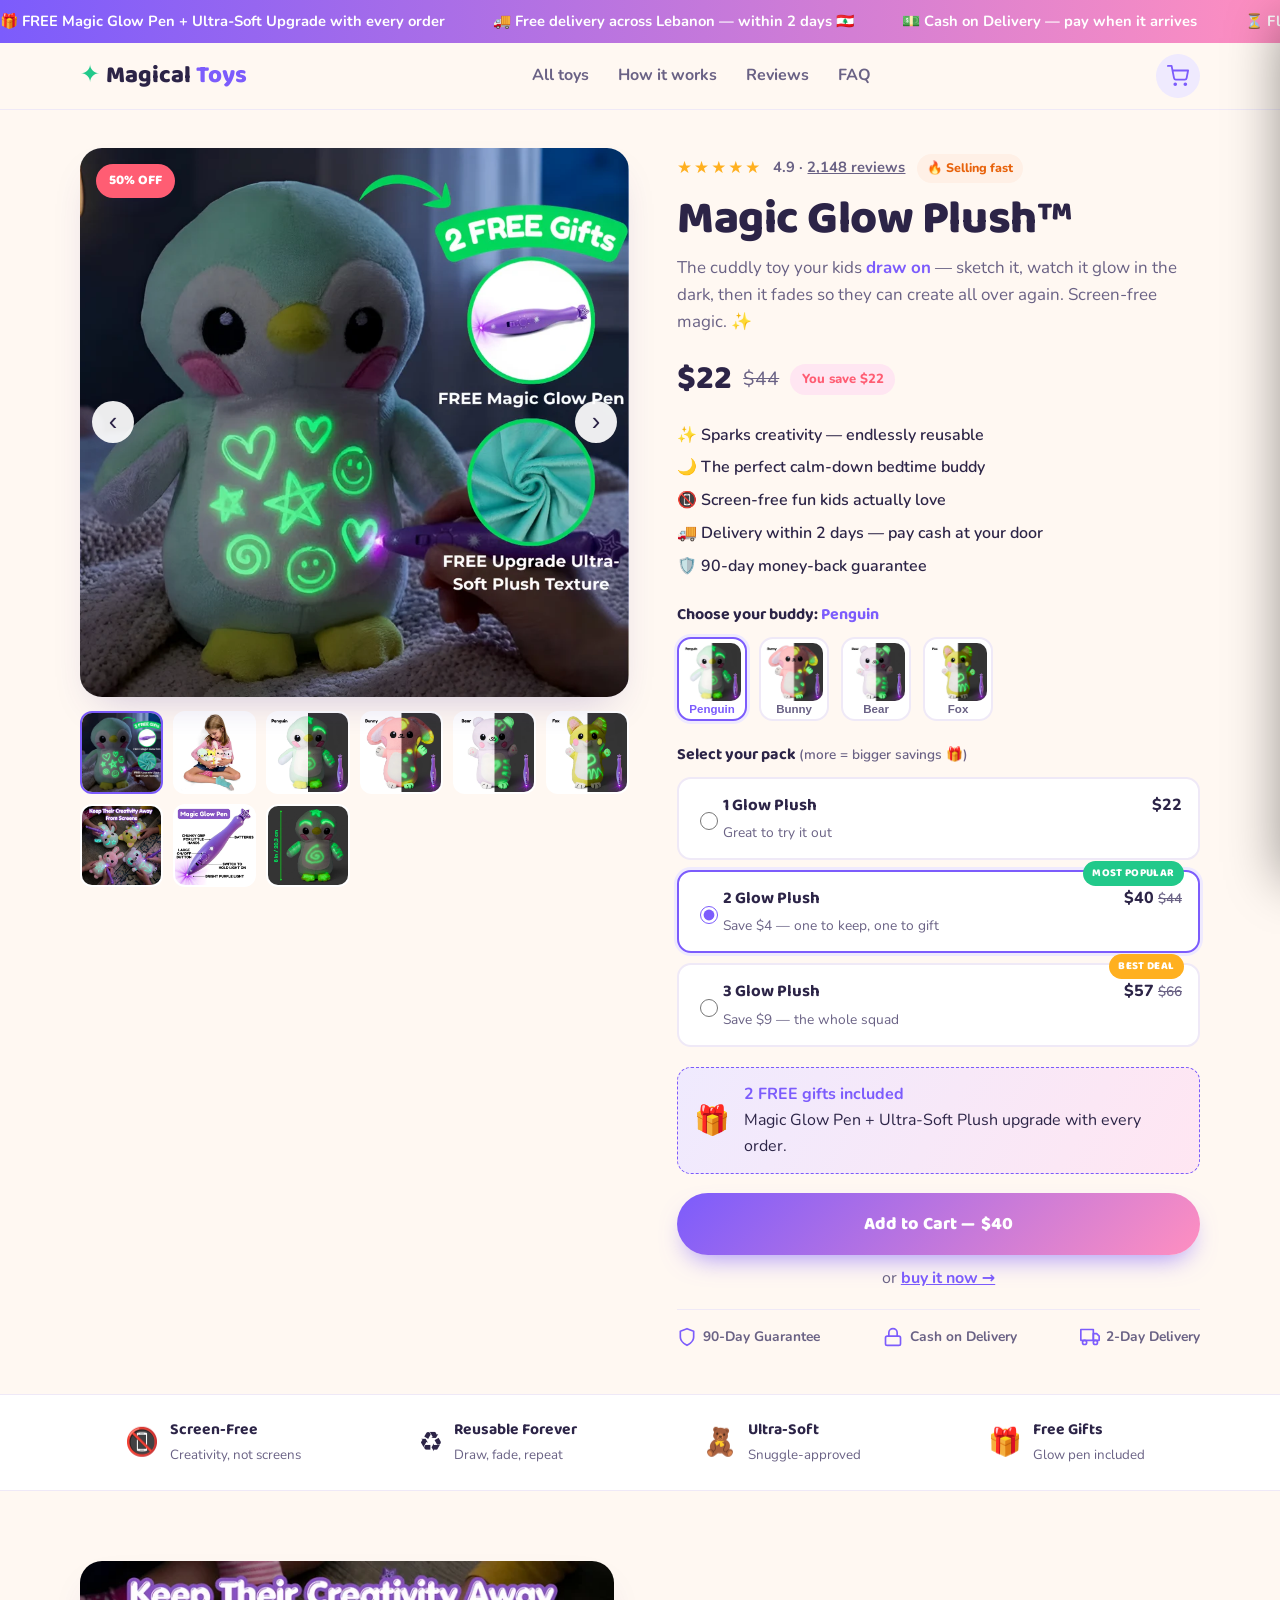
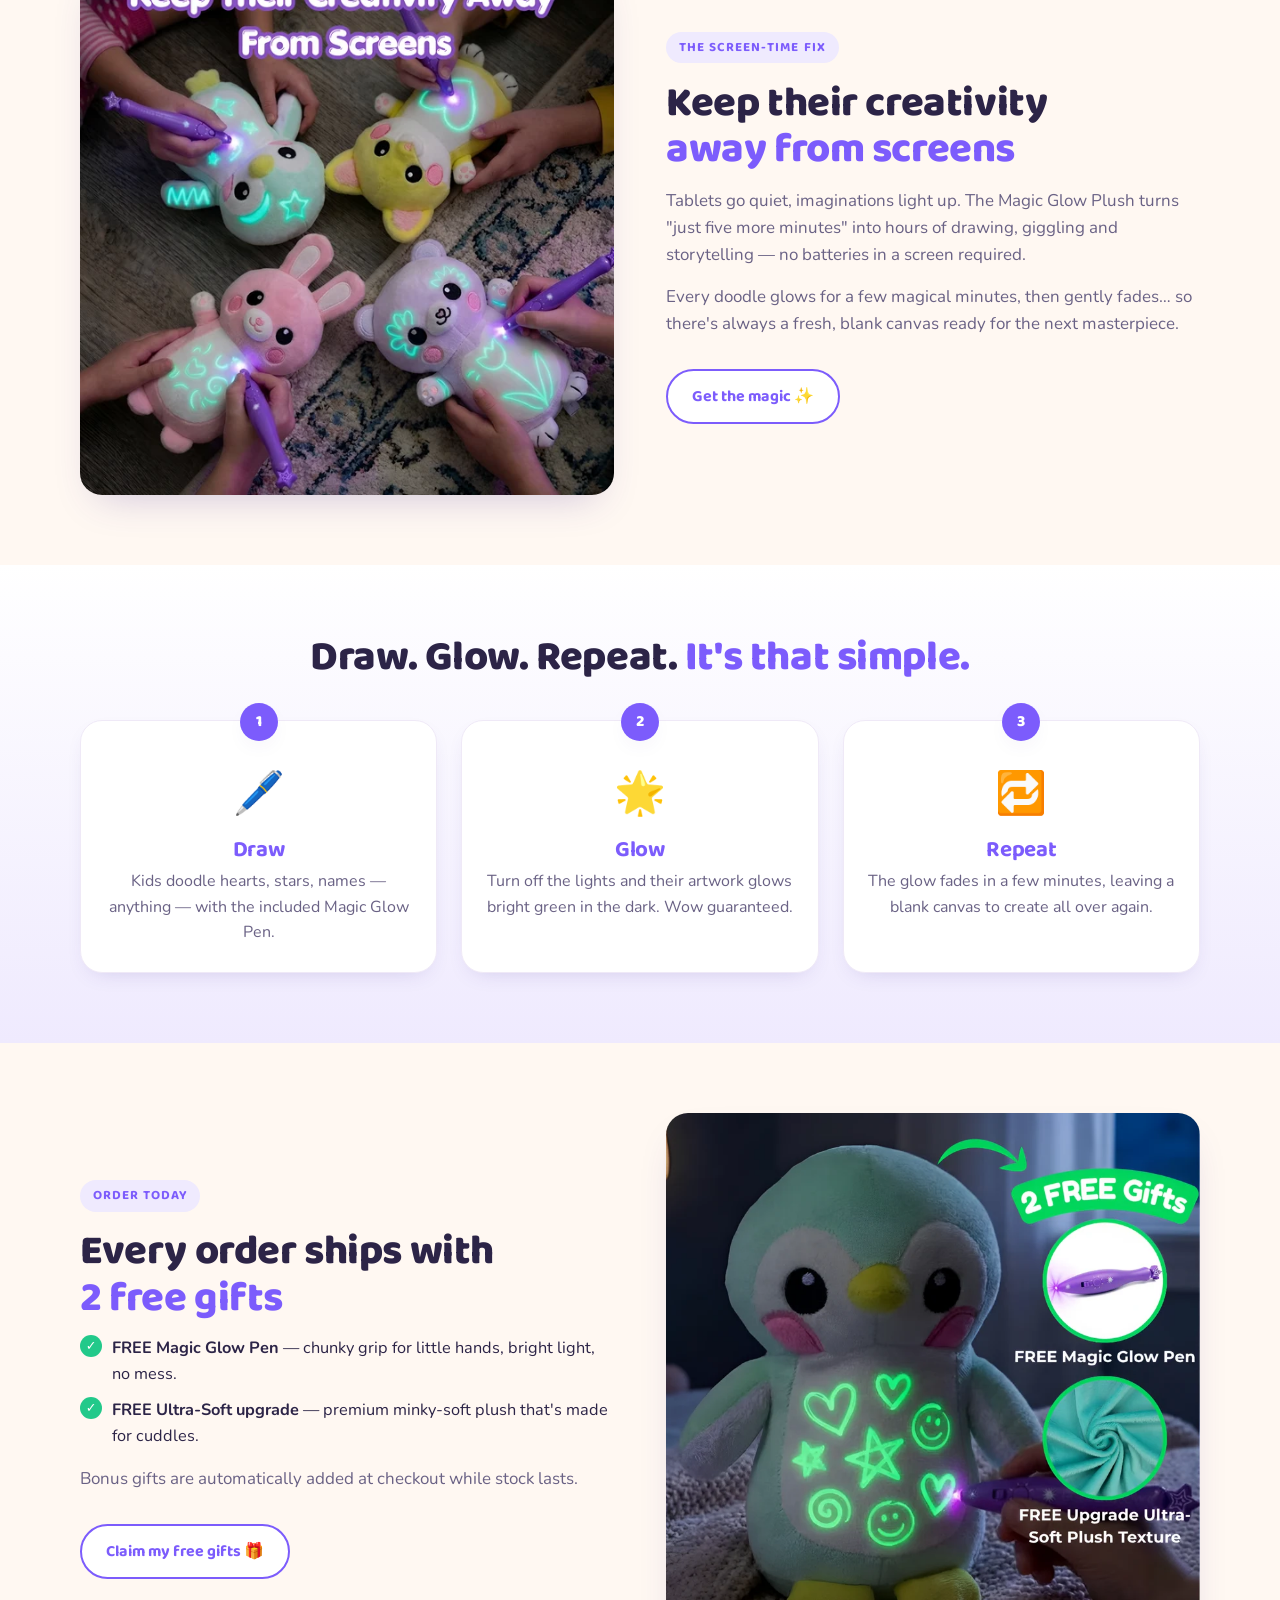
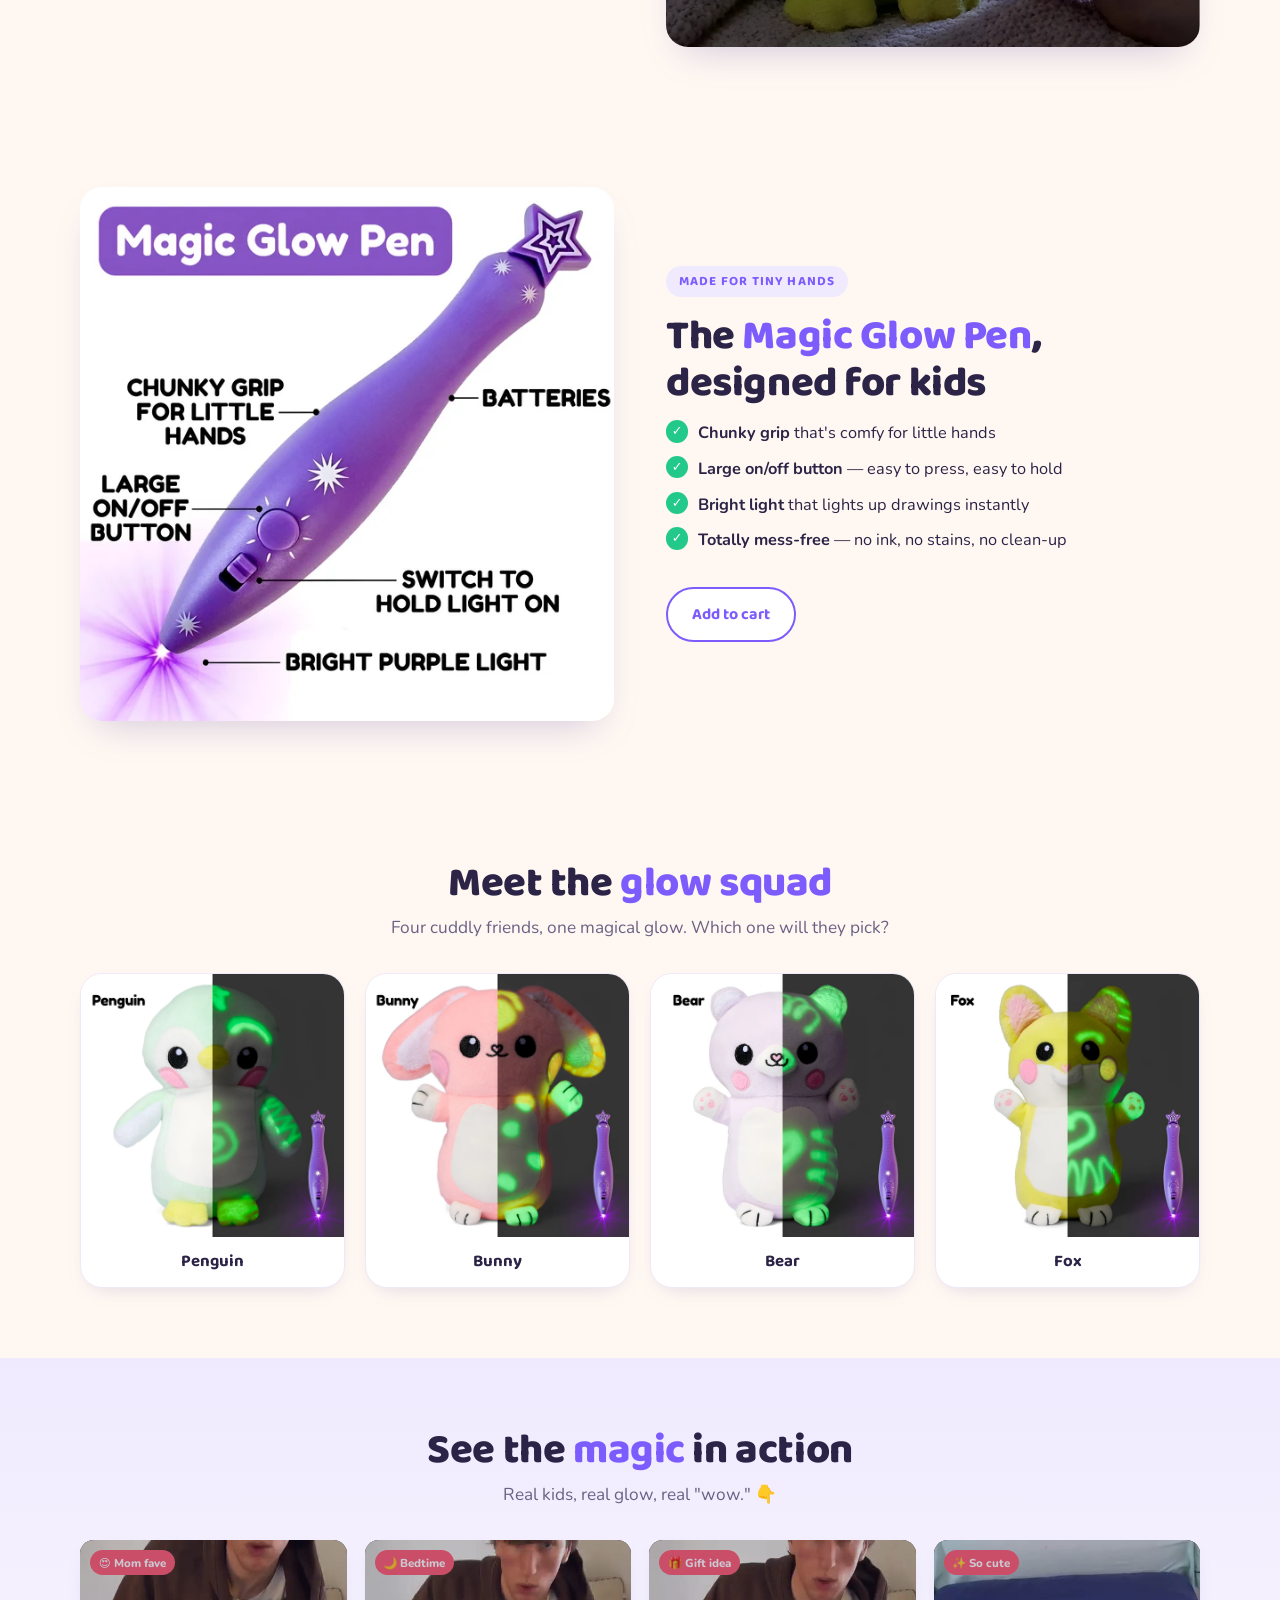
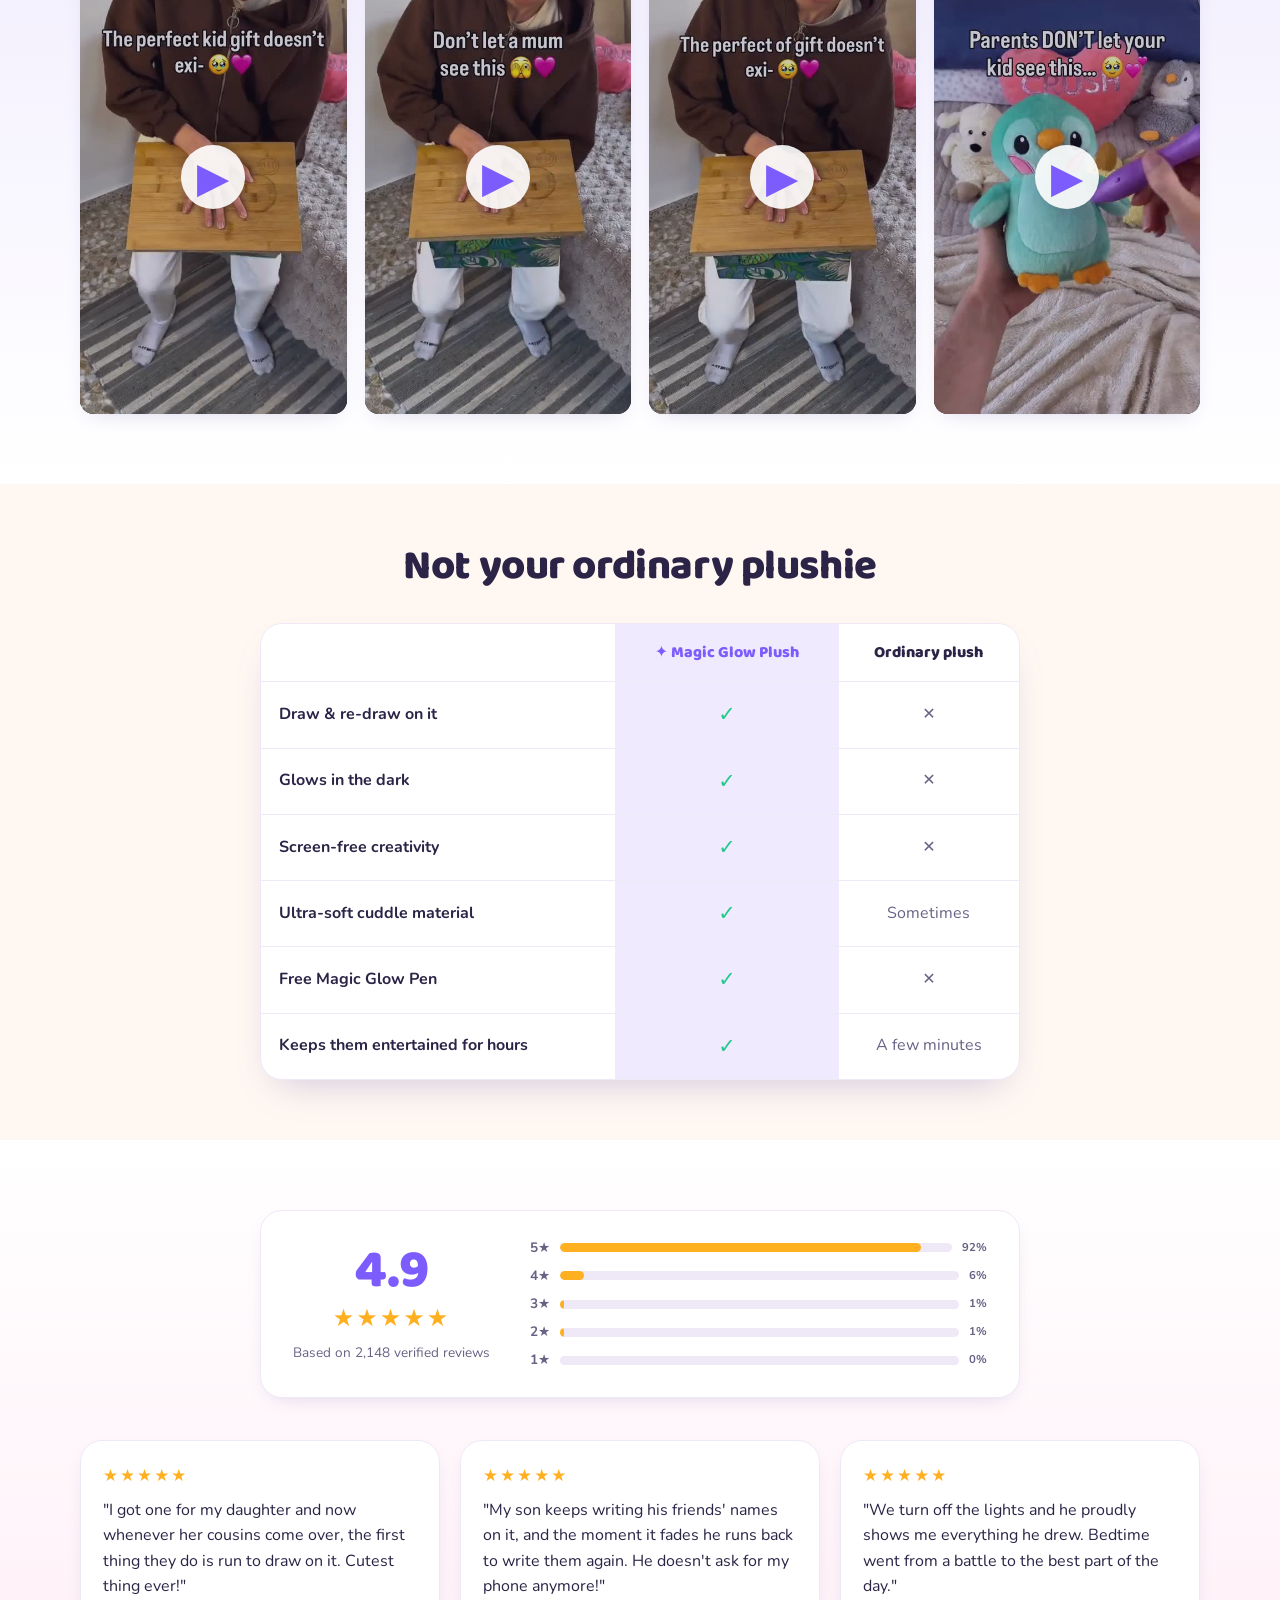
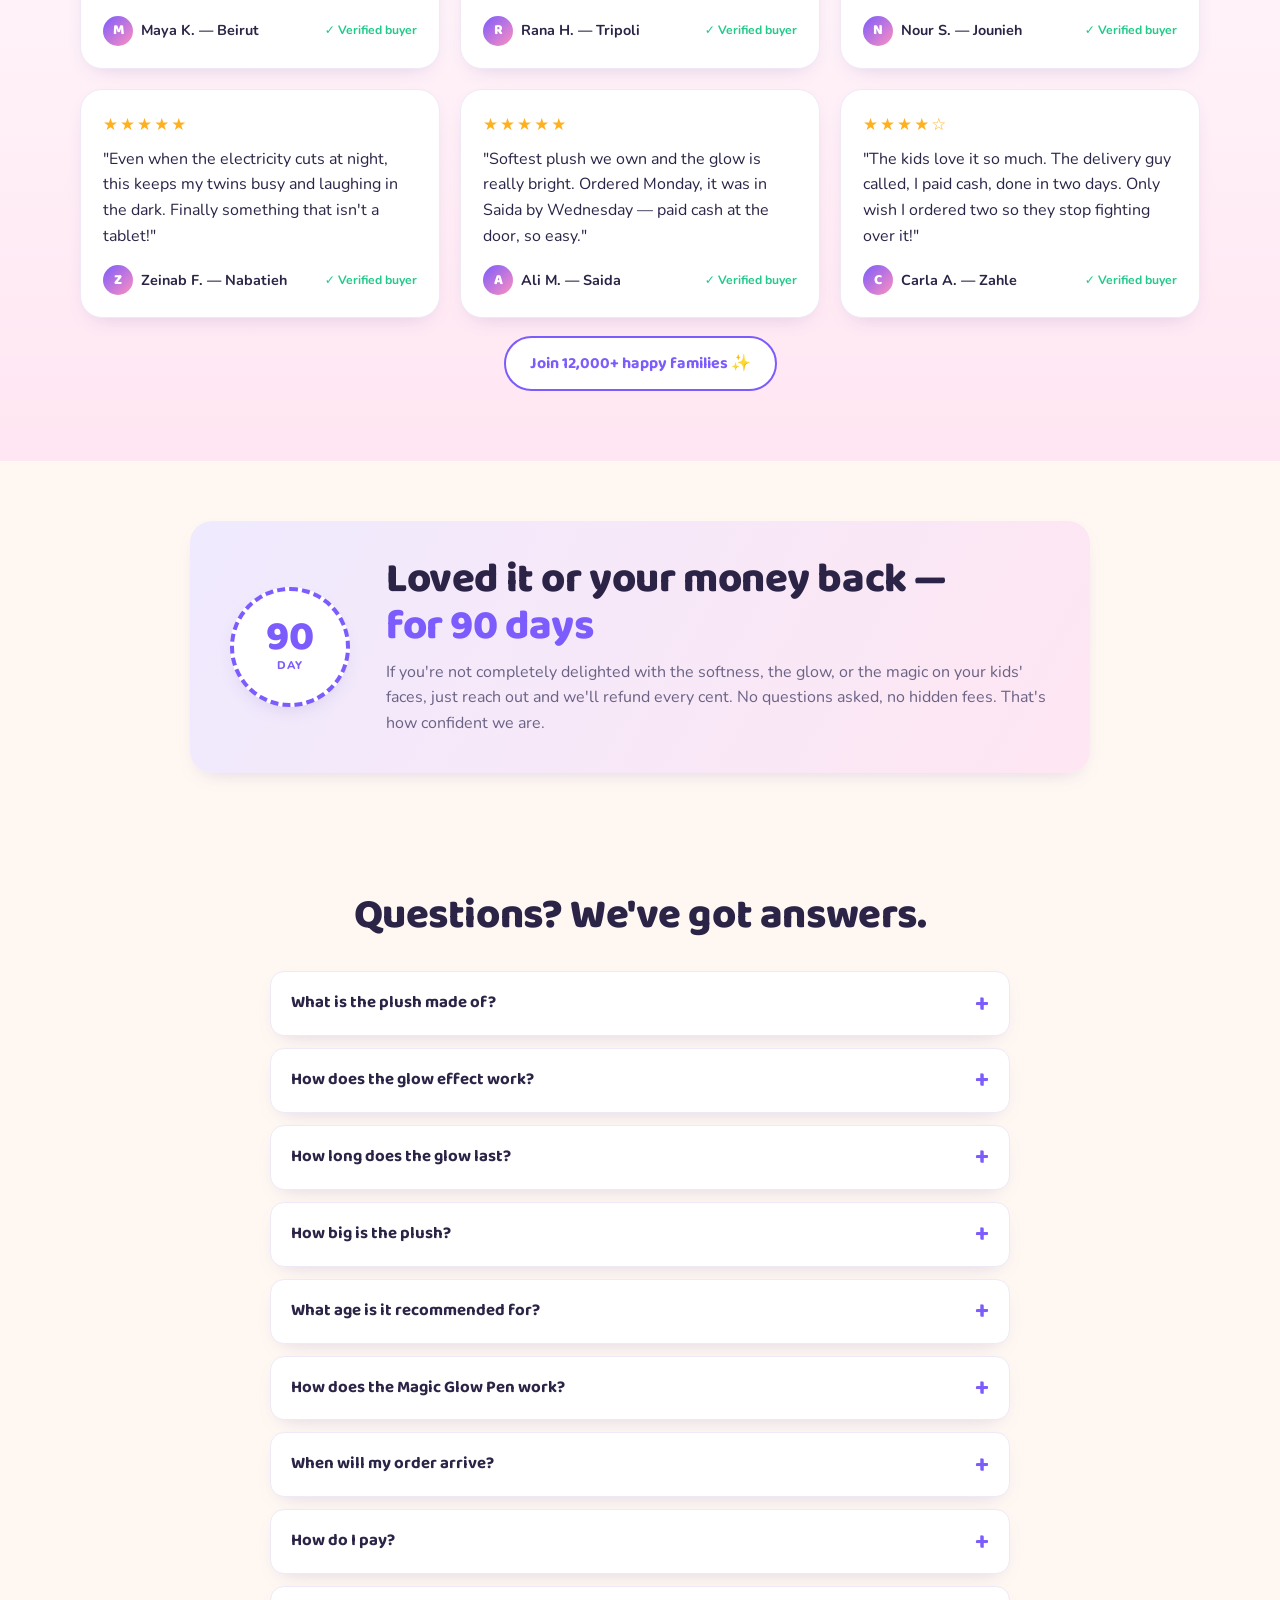
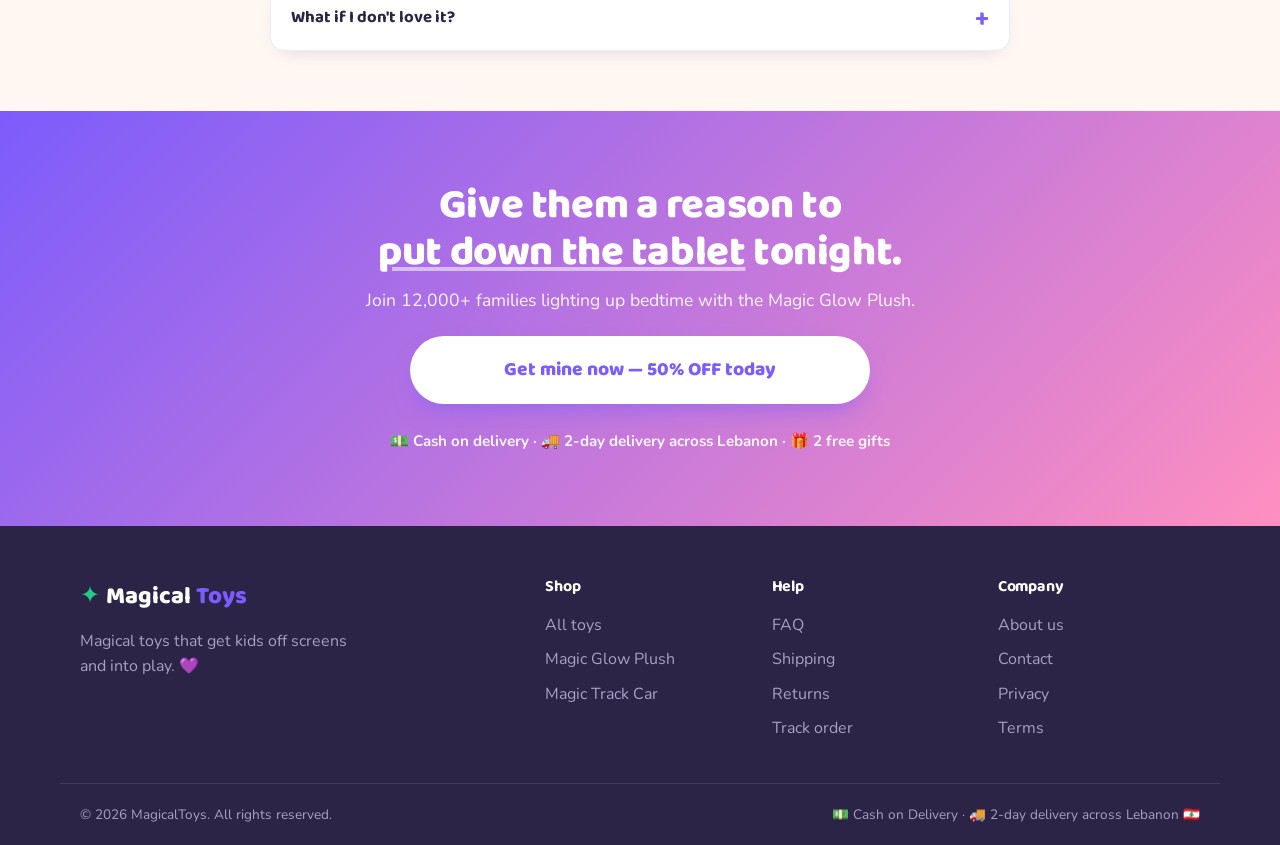
==== glow-plush.html @ 01f4ef5f "Rebrand to MagicalToys general store; add Magic Track Car product - index.html is now a store home l" ====
<!doctype html>
<html lang="en">

<head>
  <meta charset="utf-8" />
  <meta name="viewport" content="width=device-width, initial-scale=1" />
  <title>Magic Glow Plush™ — Cash on Delivery across Lebanon | MagicalToys</title>
  <meta name="description"
    content="The plush toy kids draw on! Sketch with the Magic Glow Pen, watch it glow in the dark, then it fades so they can create again. Screen-free magic. Free Magic Glow Pen included." />
  <meta name="theme-color" content="#7c5cfc" />

  <!-- Favicon -->
  <link rel="icon" type="image/png" sizes="32x32" href="assets/favicon-32.png" />
  <link rel="icon" type="image/png" sizes="192x192" href="assets/favicon-192.png" />
  <link rel="apple-touch-icon" href="assets/apple-touch-icon.png" />

  <!-- Google Analytics -->
  <script async src="https://www.googletagmanager.com/gtag/js?id=G-8LR9YK1L20"></script>
  <script>
    window.dataLayer = window.dataLayer || [];
    function gtag() { dataLayer.push(arguments); }
    gtag('js', new Date());
    gtag('config', 'G-8LR9YK1L20');
  </script>

  <!-- Open Graph -->
  <meta property="og:title" content="Magic Glow Plush™ — Draw, Glow & Repeat" />
  <meta property="og:description"
    content="Screen-free creativity your kids will beg for. Draw, glow in the dark, fade, repeat. Free Magic Glow Pen included." />
  <meta property="og:image" content="assets/NO_8_1.webp" />
  <meta property="og:type" content="product" />

  <link rel="preconnect" href="https://fonts.googleapis.com" />
  <link rel="preconnect" href="https://fonts.gstatic.com" crossorigin />
  <link
    href="https://fonts.googleapis.com/css2?family=Baloo+2:wght@500;600;700;800&family=Nunito:wght@400;500;600;700;800&display=swap"
    rel="stylesheet" />
  <link rel="stylesheet" href="styles.css" />
</head>

<body>

  <!-- ===== Announcement bar ===== -->
  <div class="announce" id="announce">
    <div class="announce-track">
      <span>🎁 FREE Magic Glow Pen + Ultra-Soft Upgrade with every order</span>
      <span>🚚 Free delivery across Lebanon — within 2 days 🇱🇧</span>
      <span>💵 Cash on Delivery — pay when it arrives</span>
      <span>⏳ Flash Sale ends soon — 50% OFF</span>
      <span aria-hidden="true">🎁 FREE Magic Glow Pen + Ultra-Soft Upgrade with every order</span>
      <span aria-hidden="true">🚚 Free delivery across Lebanon — within 2 days 🇱🇧</span>
      <span aria-hidden="true">💵 Cash on Delivery — pay when it arrives</span>
      <span aria-hidden="true">⏳ Flash Sale ends soon — 50% OFF</span>
    </div>
  </div>

  <!-- ===== Header ===== -->
  <header class="header">
    <div class="wrap header-inner">
      <a href="index.html" class="logo" aria-label="MagicalToys home">
        <span class="logo-dot">✦</span> Magical<span class="logo-accent">Toys</span>
      </a>
      <nav class="nav" aria-label="Primary">
        <a href="index.html">All toys</a>
        <a href="#how">How it works</a>
        <a href="#reviews">Reviews</a>
        <a href="#faq">FAQ</a>
      </nav>
      <button class="cart-btn" id="cartOpen" aria-label="Open cart">
        <svg viewBox="0 0 24 24" width="22" height="22" fill="none" stroke="currentColor" stroke-width="2"
          stroke-linecap="round" stroke-linejoin="round">
          <circle cx="9" cy="21" r="1" />
          <circle cx="20" cy="21" r="1" />
          <path d="M1 1h4l2.68 13.39a2 2 0 0 0 2 1.61h9.72a2 2 0 0 0 2-1.61L23 6H6" />
        </svg>
        <span class="cart-count" id="cartCount">0</span>
      </button>
    </div>
  </header>

  <main id="top">

    <!-- ===== Product / Hero ===== -->
    <section class="product wrap" id="buy">
      <!-- Gallery -->
      <div class="gallery">
        <div class="gallery-main">
          <span class="badge-save">50% OFF</span>
          <button class="gal-arrow gal-prev" id="galPrev" aria-label="Previous image">‹</button>
          <img id="galMain" src="assets/NO_8_1.webp"
            alt="Magic Glow Plush penguin glowing in the dark with 2 free gifts" />
          <button class="gal-arrow gal-next" id="galNext" aria-label="Next image">›</button>
        </div>
        <div class="thumbs" id="thumbs"><!-- injected by JS --></div>
      </div>

      <!-- Buy box -->
      <div class="buybox">
        <div class="rating-row">
          <span class="stars" aria-hidden="true">★★★★★</span>
          <span class="rating-text">4.9 · <a href="#reviews">2,148 reviews</a></span>
          <span class="pill-hot">🔥 Selling fast</span>
        </div>

        <h1 class="p-title">Magic Glow Plush™</h1>
        <p class="p-sub">The cuddly toy your kids <em>draw on</em> — sketch it, watch it glow in the dark, then it fades
          so they can create all over again. Screen-free magic. ✨</p>

        <div class="price-row">
          <span class="price-now">$22</span>
          <span class="price-was">$44</span>
          <span class="price-tag">You save $22</span>
        </div>

        <ul class="mini-benefits">
          <li>✨ Sparks creativity — endlessly reusable</li>
          <li>🌙 The perfect calm-down bedtime buddy</li>
          <li>📵 Screen-free fun kids actually love</li>
          <li>🚚 Delivery within 2 days — pay cash at your door</li>
          <li>🛡️ 90-day money-back guarantee</li>
        </ul>

        <!-- Variant -->
        <div class="option-block">
          <div class="option-label">Choose your buddy: <strong id="variantName">Penguin</strong></div>
          <div class="swatches" id="swatches"><!-- injected by JS --></div>
        </div>

        <!-- Bundle -->
        <div class="option-block">
          <div class="option-label">Select your pack <span class="option-hint">(more = bigger savings 🎁)</span></div>
          <div class="bundles" id="bundles">
            <label class="bundle" data-qty="1" data-price="22">
              <input type="radio" name="bundle" value="1" />
              <div class="bundle-body">
                <div class="bundle-top"><span class="bundle-name">1 Glow Plush</span><span
                    class="bundle-price">$22</span></div>
                <div class="bundle-note">Great to try it out</div>
              </div>
            </label>
            <label class="bundle is-selected" data-qty="2" data-price="40">
              <input type="radio" name="bundle" value="2" checked />
              <span class="bundle-flag">MOST POPULAR</span>
              <div class="bundle-body">
                <div class="bundle-top"><span class="bundle-name">2 Glow Plush</span><span class="bundle-price">$40
                    <s>$44</s></span></div>
                <div class="bundle-note">Save $4 — one to keep, one to gift</div>
              </div>
            </label>
            <label class="bundle" data-qty="3" data-price="57">
              <input type="radio" name="bundle" value="3" />
              <span class="bundle-flag flag-deal">BEST DEAL</span>
              <div class="bundle-body">
                <div class="bundle-top"><span class="bundle-name">3 Glow Plush</span><span class="bundle-price">$57
                    <s>$66</s></span></div>
                <div class="bundle-note">Save $9 — the whole squad</div>
              </div>
            </label>
          </div>
        </div>

        <!-- Free gift callout -->
        <div class="gift-callout">
          <span class="gift-emoji">🎁</span>
          <div><strong>2 FREE gifts included</strong><br />Magic Glow Pen + Ultra-Soft Plush upgrade with every order.
          </div>
        </div>

        <!-- CTA -->
        <button class="btn-buy" id="buyNow">Add to Cart — <span id="ctaPrice">$40</span></button>
        <p class="cta-sub">or <button class="linkish" id="buyInstant">buy it now →</button></p>

        <!-- Stock bar -->


        <!-- Trust -->
        <div class="trust-mini">
          <div><svg viewBox="0 0 24 24" width="20" height="20" fill="none" stroke="currentColor" stroke-width="2"
              stroke-linecap="round" stroke-linejoin="round">
              <path d="M12 22s8-4 8-10V5l-8-3-8 3v7c0 6 8 10 8 10z" />
            </svg> 90-Day Guarantee</div>
          <div><svg viewBox="0 0 24 24" width="20" height="20" fill="none" stroke="currentColor" stroke-width="2"
              stroke-linecap="round" stroke-linejoin="round">
              <rect x="3" y="11" width="18" height="11" rx="2" />
              <path d="M7 11V7a5 5 0 0 1 10 0v4" />
            </svg> Cash on Delivery</div>
          <div><svg viewBox="0 0 24 24" width="20" height="20" fill="none" stroke="currentColor" stroke-width="2"
              stroke-linecap="round" stroke-linejoin="round">
              <rect x="1" y="3" width="15" height="13" />
              <path d="M16 8h4l3 3v5h-7z" />
              <circle cx="5.5" cy="18.5" r="2.5" />
              <circle cx="18.5" cy="18.5" r="2.5" />
            </svg> 2-Day Delivery</div>
        </div>

      </div>
    </section>

    <!-- ===== Trust bar ===== -->
    <section class="trustbar">
      <div class="wrap trustbar-inner">
        <div class="trust-item"><span>📵</span>
          <div><strong>Screen-Free</strong><small>Creativity, not screens</small></div>
        </div>
        <div class="trust-item"><span>♻️</span>
          <div><strong>Reusable Forever</strong><small>Draw, fade, repeat</small></div>
        </div>
        <div class="trust-item"><span>🧸</span>
          <div><strong>Ultra-Soft</strong><small>Snuggle-approved</small></div>
        </div>
        <div class="trust-item"><span>🎁</span>
          <div><strong>Free Gifts</strong><small>Glow pen included</small></div>
        </div>
      </div>
    </section>

    <!-- ===== Problem / hook ===== -->
    <section class="feature wrap" id="how">
      <div class="feature-media">
        <img src="assets/NO_10_1.webp" alt="Four children drawing on their glow plush toys with the magic pen" />
      </div>
      <div class="feature-text">
        <span class="eyebrow">The screen-time fix</span>
        <h2>Keep their creativity <span class="hl">away from screens</span></h2>
        <p>Tablets go quiet, imaginations light up. The Magic Glow Plush turns "just five more minutes" into hours of
          drawing, giggling and storytelling — no batteries in a screen required.</p>
        <p>Every doodle glows for a few magical minutes, then gently fades… so there's always a fresh, blank canvas
          ready for the next masterpiece.</p>
        <a href="#buy" class="btn-secondary">Get the magic ✨</a>
      </div>
    </section>

    <!-- ===== How it works: 3 steps ===== -->
    <section class="steps">
      <div class="wrap">
        <h2 class="center">Draw. Glow. Repeat. <span class="hl">It's that simple.</span></h2>
        <div class="steps-grid">
          <div class="step">
            <div class="step-num">1</div>
            <div class="step-emoji">🖊️</div>
            <h3>Draw</h3>
            <p>Kids doodle hearts, stars, names — anything — with the included Magic Glow Pen.</p>
          </div>
          <div class="step">
            <div class="step-num">2</div>
            <div class="step-emoji">🌟</div>
            <h3>Glow</h3>
            <p>Turn off the lights and their artwork glows bright green in the dark. Wow guaranteed.</p>
          </div>
          <div class="step">
            <div class="step-num">3</div>
            <div class="step-emoji">🔁</div>
            <h3>Repeat</h3>
            <p>The glow fades in a few minutes, leaving a blank canvas to create all over again.</p>
          </div>
        </div>
      </div>
    </section>

    <!-- ===== Feature: free gifts ===== -->
    <section class="feature wrap reverse">
      <div class="feature-media">
        <img src="assets/NO_8_1.webp" alt="Glow plush with 2 free gifts: Magic Glow Pen and ultra-soft plush upgrade" />
      </div>
      <div class="feature-text">
        <span class="eyebrow">Order today</span>
        <h2>Every order ships with <span class="hl">2 free gifts</span></h2>
        <ul class="check-list">
          <li><strong>FREE Magic Glow Pen</strong> — chunky grip for little hands, bright light, no mess.</li>
          <li><strong>FREE Ultra-Soft upgrade</strong> — premium minky-soft plush that's made for cuddles.</li>
        </ul>
        <p class="fineprint">Bonus gifts are automatically added at checkout while stock lasts.</p>
        <a href="#buy" class="btn-secondary">Claim my free gifts 🎁</a>
      </div>
    </section>

    <!-- ===== Feature: the pen ===== -->
    <section class="feature wrap">
      <div class="feature-media">
        <img src="assets/NO_9_1.webp" alt="Magic Glow Pen features: chunky grip, large on/off button, bright light" />
      </div>
      <div class="feature-text">
        <span class="eyebrow">Made for tiny hands</span>
        <h2>The <span class="hl">Magic Glow Pen</span>, designed for kids</h2>
        <ul class="check-list">
          <li><strong>Chunky grip</strong> that's comfy for little hands</li>
          <li><strong>Large on/off button</strong> — easy to press, easy to hold</li>
          <li><strong>Bright light</strong> that lights up drawings instantly</li>
          <li><strong>Totally mess-free</strong> — no ink, no stains, no clean-up</li>
        </ul>
        <a href="#buy" class="btn-secondary">Add to cart</a>
      </div>
    </section>

    <!-- ===== Variants showcase ===== -->
    <section class="variants-show">
      <div class="wrap">
        <h2 class="center">Meet the <span class="hl">glow squad</span></h2>
        <p class="center sub">Four cuddly friends, one magical glow. Which one will they pick?</p>
        <div class="variants-grid" id="variantsGrid"><!-- injected by JS --></div>
      </div>
    </section>

    <!-- ===== Video section ===== -->
    <section class="videos">
      <div class="wrap">
        <h2 class="center">See the <span class="hl">magic</span> in action</h2>
        <p class="center sub">Real kids, real glow, real "wow." 👇</p>
        <div class="video-grid" id="videoGrid"><!-- injected by JS --></div>
      </div>
    </section>

    <!-- ===== Comparison ===== -->
    <section class="compare">
      <div class="wrap">
        <h2 class="center">Not your ordinary plushie</h2>
        <div class="compare-card">
          <table>
            <thead>
              <tr>
                <th></th>
                <th class="col-us">✦ Magic Glow Plush</th>
                <th>Ordinary plush</th>
              </tr>
            </thead>
            <tbody>
              <tr>
                <td>Draw & re-draw on it</td>
                <td class="yes">✓</td>
                <td class="no">✕</td>
              </tr>
              <tr>
                <td>Glows in the dark</td>
                <td class="yes">✓</td>
                <td class="no">✕</td>
              </tr>
              <tr>
                <td>Screen-free creativity</td>
                <td class="yes">✓</td>
                <td class="no">✕</td>
              </tr>
              <tr>
                <td>Ultra-soft cuddle material</td>
                <td class="yes">✓</td>
                <td class="no">Sometimes</td>
              </tr>
              <tr>
                <td>Free Magic Glow Pen</td>
                <td class="yes">✓</td>
                <td class="no">✕</td>
              </tr>
              <tr>
                <td>Keeps them entertained for hours</td>
                <td class="yes">✓</td>
                <td class="no">A few minutes</td>
              </tr>
            </tbody>
          </table>
        </div>
      </div>
    </section>

    <!-- ===== Reviews ===== -->
    <section class="reviews" id="reviews">
      <div class="wrap">
        <div class="reviews-head">
          <div class="reviews-score">
            <div class="big-score">4.9</div>
            <div class="stars big" aria-hidden="true">★★★★★</div>
            <div class="reviews-count">Based on 2,148 verified reviews</div>
          </div>
          <div class="reviews-bars">
            <div class="bar-row"><span>5★</span>
              <div class="bar"><span style="width:92%"></span></div><small>92%</small>
            </div>
            <div class="bar-row"><span>4★</span>
              <div class="bar"><span style="width:6%"></span></div><small>6%</small>
            </div>
            <div class="bar-row"><span>3★</span>
              <div class="bar"><span style="width:1%"></span></div><small>1%</small>
            </div>
            <div class="bar-row"><span>2★</span>
              <div class="bar"><span style="width:1%"></span></div><small>1%</small>
            </div>
            <div class="bar-row"><span>1★</span>
              <div class="bar"><span style="width:0%"></span></div><small>0%</small>
            </div>
          </div>
        </div>

        <div class="review-grid">
          <figure class="review">
            <div class="stars" aria-hidden="true">★★★★★</div>
            <blockquote>"I got one for my daughter and now whenever her cousins come over, the first thing they do is
              run to draw on it. Cutest thing ever!"</blockquote>
            <figcaption><span class="avatar">M</span> Maya K. — Beirut <span class="verified">✓ Verified buyer</span>
            </figcaption>
          </figure>
          <figure class="review">
            <div class="stars" aria-hidden="true">★★★★★</div>
            <blockquote>"My son keeps writing his friends' names on it, and the moment it fades he runs back to write
              them again. He doesn't ask for my phone anymore!"</blockquote>
            <figcaption><span class="avatar">R</span> Rana H. — Tripoli <span class="verified">✓ Verified buyer</span>
            </figcaption>
          </figure>
          <figure class="review">
            <div class="stars" aria-hidden="true">★★★★★</div>
            <blockquote>"We turn off the lights and he proudly shows me everything he drew. Bedtime went from a battle
              to the best part of the day."</blockquote>
            <figcaption><span class="avatar">N</span> Nour S. — Jounieh <span class="verified">✓ Verified buyer</span>
            </figcaption>
          </figure>
          <figure class="review">
            <div class="stars" aria-hidden="true">★★★★★</div>
            <blockquote>"Even when the electricity cuts at night, this keeps my twins busy and laughing in the dark.
              Finally something that isn't a tablet!"</blockquote>
            <figcaption><span class="avatar">Z</span> Zeinab F. — Nabatieh <span class="verified">✓ Verified
                buyer</span></figcaption>
          </figure>
          <figure class="review">
            <div class="stars" aria-hidden="true">★★★★★</div>
            <blockquote>"Softest plush we own and the glow is really bright. Ordered Monday, it was in Saida by
              Wednesday — paid cash at the door, so easy."</blockquote>
            <figcaption><span class="avatar">A</span> Ali M. — Saida <span class="verified">✓ Verified buyer</span>
            </figcaption>
          </figure>
          <figure class="review">
            <div class="stars" aria-hidden="true">★★★★☆</div>
            <blockquote>"The kids love it so much. The delivery guy called, I paid cash, done in two days. Only wish I
              ordered two so they stop fighting over it!"</blockquote>
            <figcaption><span class="avatar">C</span> Carla A. — Zahle <span class="verified">✓ Verified buyer</span>
            </figcaption>
          </figure>
        </div>
        <div class="center"><a href="#buy" class="btn-secondary">Join 12,000+ happy families ✨</a></div>
      </div>
    </section>

    <!-- ===== Guarantee ===== -->
    <section class="guarantee">
      <div class="wrap guarantee-inner">
        <div class="guarantee-badge">
          <div class="g-circle"><span>90</span><small>DAY</small></div>
        </div>
        <div>
          <h2>Loved it or your money back — <span class="hl">for 90 days</span></h2>
          <p>If you're not completely delighted with the softness, the glow, or the magic on your kids' faces, just
            reach out and we'll refund every cent. No questions asked, no hidden fees. That's how confident we are.</p>
        </div>
      </div>
    </section>

    <!-- ===== FAQ ===== -->
    <section class="faq" id="faq">
      <div class="wrap-narrow">
        <h2 class="center">Questions? We've got answers.</h2>
        <div class="faq-list">
          <details>
            <summary>What is the plush made of?</summary>
            <p>Each Magic Glow Plush is made with soft, luminous polyester plush (similar to minky/microfleece) and
              filled with fluffy PP cotton — safe, huggable and machine-lovable.</p>
          </details>
          <details>
            <summary>How does the glow effect work?</summary>
            <p>Use the included Magic Glow Pen to draw on the plush. The pen's special light activates the luminous
              fabric so your drawing glows brightly in the dark. No ink, no mess.</p>
          </details>
          <details>
            <summary>How long does the glow last?</summary>
            <p>Drawings naturally fade within a few minutes, giving kids a fresh blank canvas to create again and again
              — endlessly reusable.</p>
          </details>
          <details>
            <summary>How big is the plush?</summary>
            <p>It measures approximately 8 inches (20.3 cm) — the perfect huggable size for little hands and bedtime
              cuddles.</p>
          </details>
          <details>
            <summary>What age is it recommended for?</summary>
            <p>Recommended for children ages 1 and up. It's a hit with toddlers, big kids and (secretly) grown-ups too.
            </p>
          </details>
          <details>
            <summary>How does the Magic Glow Pen work?</summary>
            <p>The pen uses a bright, safe light with a large power button and an ergonomic grip made for little hands.
              It runs on 4 AA batteries and includes a switch to keep the light on.</p>
          </details>
          <details>
            <summary>When will my order arrive?</summary>
            <p>Fast! We deliver anywhere in Lebanon within <strong>2 days</strong> — Beirut, the mountains, the south,
              the Bekaa, everywhere. Delivery is free. 🇱🇧</p>
          </details>
          <details>
            <summary>How do I pay?</summary>
            <p>Cash on delivery only — no card and no upfront payment needed. Order now and simply pay the driver in
              cash when your Glow Plush arrives at your door. 💵</p>
          </details>
          <details>
            <summary>What if I don't love it?</summary>
            <p>You're covered by our 90-day money-back guarantee. If it's not magical for your family, we'll refund you
              in full.</p>
          </details>
        </div>
      </div>
    </section>

    <!-- ===== Final CTA ===== -->
    <section class="final-cta">
      <div class="wrap-narrow center">
        <h2>Give them a reason to <span class="hl">put down the tablet</span> tonight.</h2>
        <p>Join 12,000+ families lighting up bedtime with the Magic Glow Plush.</p>
        <a href="#buy" class="btn-buy btn-buy-lg">Get mine now — 50% OFF today</a>
        <div class="final-trust">💵 Cash on delivery · 🚚 2-day delivery across Lebanon · 🎁 2 free gifts</div>
      </div>
    </section>
  </main>

  <!-- ===== Footer ===== -->
  <footer class="footer">
    <div class="wrap footer-inner">
      <div class="footer-brand">
        <a href="index.html" class="logo"><span class="logo-dot">✦</span> Magical<span
            class="logo-accent">Toys</span></a>
        <p>Magical toys that get kids off screens and into play. 💜</p>
      </div>
      <div class="footer-cols">
        <div>
          <h4>Shop</h4>
          <a href="index.html">All toys</a>
          <a href="glow-plush.html">Magic Glow Plush</a>
          <a href="track-car.html">Magic Track Car</a>
        </div>
        <div>
          <h4>Help</h4>
          <a href="#faq">FAQ</a>
          <a href="#">Shipping</a>
          <a href="#">Returns</a>
          <a href="#">Track order</a>
        </div>
        <div>
          <h4>Company</h4>
          <a href="#">About us</a>
          <a href="#">Contact</a>
          <a href="#">Privacy</a>
          <a href="#">Terms</a>
        </div>
      </div>
    </div>
    <div class="footer-bottom">
      <span>© 2026 MagicalToys. All rights reserved.</span>
      <span>💵 Cash on Delivery · 🚚 2-day delivery across Lebanon 🇱🇧</span>
    </div>
  </footer>

  <!-- ===== Mobile sticky buy bar ===== -->
  <div class="sticky-buy" id="stickyBuy">
    <div class="sticky-info">
      <span class="sticky-name">Magic Glow Plush™</span>
      <span class="sticky-price"><strong id="stickyPrice">$40</strong> <s>$44</s></span>
    </div>
    <button class="btn-buy" id="stickyBtn">Add to Cart</button>
  </div>

  <!-- ===== Cart drawer ===== -->
  <div class="drawer-overlay" id="drawerOverlay"></div>
  <aside class="cart-drawer" id="cartDrawer" aria-label="Your cart" aria-hidden="true">
    <div class="drawer-head">
      <h3>Your cart 🛒</h3>
      <button class="drawer-close" id="cartClose" aria-label="Close cart">✕</button>
    </div>
    <div class="drawer-body" id="drawerBody">
      <p class="cart-empty" id="cartEmpty">Your cart is empty — let's fix that! 💜</p>
      <div id="cartItems"></div>
    </div>
    <div class="drawer-foot" id="drawerFoot" hidden>
      <div class="free-ship-note">🚚 FREE <strong>2-day delivery</strong> anywhere in Lebanon + 2 free gifts 🎁</div>
      <div class="drawer-total"><span>Total</span><strong id="cartTotal">$0.00</strong></div>
      <button class="btn-buy" id="checkoutBtn">Order now — Cash on Delivery →</button>
      <p class="drawer-fine">💵 Pay cash when it arrives · 90-day money-back guarantee</p>
    </div>
  </aside>

  <!-- ===== Checkout modal ===== -->
  <div class="modal-overlay" id="checkoutOverlay">
    <div class="modal" role="dialog" aria-modal="true" aria-labelledby="coTitle">
      <button class="modal-close" id="checkoutClose" aria-label="Close">✕</button>
      <div id="checkoutView">
        <h3 id="coTitle">Almost yours! 🎉</h3>
        <p class="modal-sub">Pay <strong>cash on delivery</strong> 💵 — we deliver anywhere in Lebanon within <strong>2
            days</strong>. 🇱🇧</p>
        <div class="co-summary" id="coSummary"></div>
        <form id="checkoutForm" class="co-form" novalidate>
          <div class="co-row">
            <label>Full name *<input name="name" required autocomplete="name" placeholder="Rami Khoury" /></label>
          </div>
          <div class="co-row two">
            <label>Mobile * <span class="lbl-hint">(Lebanese number)</span><input name="phone" id="coPhone" type="tel"
                required autocomplete="tel" placeholder="03 123 456" /></label>
            <label>Email <span class="lbl-hint">(optional)</span><input name="email" type="email" autocomplete="email"
                placeholder="you@email.com" /></label>
          </div>
          <div class="co-row">
            <label>Address *<input name="address" required autocomplete="street-address"
                placeholder="Building, street, area" /></label>
          </div>
          <div class="co-row">
            <label>City / Town *<input name="city" required autocomplete="address-level2"
                placeholder="Beirut, Tripoli, Saida…" /></label>
          </div>
          <button type="submit" class="btn-buy" id="coSubmit">Place order (COD) — <span
              id="coTotal">$0.00</span></button>
          <p class="drawer-fine">💵 No payment now — you pay cash when your order arrives at your door. 🚚 Delivery
            within 2 days.</p>
        </form>
      </div>
      <div id="thanksView" hidden>
        <div class="thanks">
          <div class="thanks-emoji">😱</div>
          <h3>Oh no — sold out!</h3>
          <p>We're so sorry, <strong id="thanksName">friend</strong> — demand has been huge and this batch <strong>just
              sold out</strong>. 🙈 Don't worry, your spot is saved: we'll contact you very soon when it's back in
            stock, <strong>with a special discount</strong> to thank you for waiting. 💜</p>
          <button class="btn-secondary" id="thanksClose">Okay, I'll wait 💜</button>
        </div>
      </div>
    </div>
  </div>

  <!-- ===== Toast ===== -->
  <div class="toast" id="toast"></div>

  <script>
    window.PRODUCT = {
      name: "Magic Glow Plush",
      title: "Magic Glow Plush™",
      emoji: "🧸",
      giftLine: "🎁 + Free Magic Glow Pen",
      variants: [
        { id: "penguin", name: "Penguin", split: "assets/NO_14_1.webp", galIndex: 2 },
        { id: "bunny", name: "Bunny", split: "assets/NO_16_1.webp", galIndex: 3 },
        { id: "bear", name: "Bear", split: "assets/NO_17_1.webp", galIndex: 4 },
        { id: "fox", name: "Fox", split: "assets/NO_15_1.webp", galIndex: 5 },
      ],
      gallery: [
        "assets/NO_8_1.webp",
        "assets/NO_12.webp",
        "assets/NO_14_1.webp",
        "assets/NO_16_1.webp",
        "assets/NO_17_1.webp",
        "assets/NO_15_1.webp",
        "assets/NO_10_1.webp",
        "assets/NO_9_1.webp",
        "assets/NO_7.webp",
      ],
      videos: [
        { src: "assets/video/demo1.mp4", poster: "assets/video/poster1.jpg", tag: "😍 Mom fave" },
        { src: "assets/video/demo2.mp4", poster: "assets/video/poster2.jpg", tag: "🌙 Bedtime" },
        { src: "assets/video/demo3.mp4", poster: "assets/video/poster3.jpg", tag: "🎁 Gift idea" },
        { src: "assets/video/demo4.mp4", poster: "assets/video/poster4.jpg", tag: "✨ So cute" },
      ],
    };
  </script>
  <script src="script.js"></script>
</body>

</html>
---- styles.css ----
/* ============================================================
   GlowPals — Magic Glow Plush landing page
   Friendly, playful, mobile-first
   ============================================================ */

:root{
  --violet:#7c5cfc;
  --violet-dark:#6842f0;
  --violet-soft:#efeafe;
  --mint:#22c98a;
  --mint-glow:#39e79a;
  --pink:#ff8fc0;
  --pink-soft:#ffe6f2;
  --coral:#ff5d73;
  --amber:#ffb020;
  --ink:#2c2447;
  --ink-soft:#6a6285;
  --cream:#fff8f2;
  --card:#ffffff;
  --line:#efe9f7;
  --shadow:0 18px 40px -18px rgba(72,52,150,.28);
  --shadow-sm:0 8px 22px -12px rgba(72,52,150,.25);
  --radius:22px;
  --radius-sm:14px;
  --wrap:1160px;
  --font-head:"Baloo 2", system-ui, sans-serif;
  --font-body:"Nunito", system-ui, sans-serif;
}

*{box-sizing:border-box}
html{scroll-behavior:smooth}
body{
  margin:0;
  font-family:var(--font-body);
  color:var(--ink);
  background:var(--cream);
  line-height:1.6;
  -webkit-font-smoothing:antialiased;
}
img{display:block;max-width:100%}
a{color:inherit;text-decoration:none}
h1,h2,h3,h4{font-family:var(--font-head);line-height:1.12;margin:0;letter-spacing:-.01em}
h2{font-size:clamp(1.7rem,3.4vw,2.6rem);font-weight:800}
.hl{color:var(--violet);position:relative;white-space:nowrap}
.wrap{max-width:var(--wrap);margin:0 auto;padding:0 20px}
.wrap-narrow{max-width:780px;margin:0 auto;padding:0 20px}
.center{text-align:center}
.sub{color:var(--ink-soft);font-size:1.08rem;margin:.4rem auto 2rem;max-width:620px}
.eyebrow{display:inline-block;font-family:var(--font-head);font-weight:700;font-size:.82rem;letter-spacing:.08em;text-transform:uppercase;color:var(--violet);background:var(--violet-soft);padding:.32rem .8rem;border-radius:999px;margin-bottom:.9rem}

/* ---------- Buttons ---------- */
.btn-buy{
  display:inline-flex;align-items:center;justify-content:center;gap:.4rem;
  width:100%;border:none;cursor:pointer;
  font-family:var(--font-head);font-weight:800;font-size:1.12rem;color:#fff;
  background:linear-gradient(135deg,var(--violet),var(--pink));
  padding:1.05rem 1.4rem;border-radius:999px;
  box-shadow:0 12px 26px -10px rgba(124,92,252,.7);
  transition:transform .15s ease, box-shadow .15s ease, filter .15s ease;
}
.btn-buy:hover{transform:translateY(-2px);box-shadow:0 18px 32px -10px rgba(124,92,252,.75);filter:saturate(1.08)}
.btn-buy:active{transform:translateY(0)}
.btn-buy-lg{max-width:460px;margin:1.4rem auto .6rem;font-size:1.2rem;padding:1.15rem 1.6rem}
.btn-secondary{
  display:inline-flex;align-items:center;gap:.4rem;
  font-family:var(--font-head);font-weight:700;
  background:#fff;color:var(--violet);border:2px solid var(--violet);
  padding:.8rem 1.5rem;border-radius:999px;cursor:pointer;
  transition:transform .15s ease, background .15s ease, color .15s ease;
  margin-top:1.1rem;
}
.btn-secondary:hover{background:var(--violet);color:#fff;transform:translateY(-2px)}
.linkish{background:none;border:none;color:var(--violet);font-family:var(--font-body);font-weight:700;cursor:pointer;font-size:1rem;padding:0;text-decoration:underline}

/* ---------- Announcement ---------- */
.announce{background:linear-gradient(90deg,var(--violet),var(--pink));color:#fff;overflow:hidden;font-weight:700;font-size:.92rem}
.announce-track{display:flex;gap:3rem;white-space:nowrap;padding:.6rem 0;width:max-content;animation:marq 26s linear infinite}
.announce-track span{display:inline-block}
@keyframes marq{from{transform:translateX(0)}to{transform:translateX(-50%)}}

/* ---------- Header ---------- */
.header{position:sticky;top:0;z-index:40;background:rgba(255,248,242,.9);backdrop-filter:blur(10px);border-bottom:1px solid var(--line)}
.header-inner{display:flex;align-items:center;justify-content:space-between;height:66px}
.logo{font-family:var(--font-head);font-weight:800;font-size:1.5rem;color:var(--ink);display:inline-flex;align-items:center;gap:.35rem}
.logo-dot{color:var(--mint)}
.logo-accent{color:var(--violet)}
.nav{display:flex;gap:1.8rem;font-weight:700}
.nav a{color:var(--ink-soft);transition:color .15s}
.nav a:hover{color:var(--violet)}
.cart-btn{position:relative;background:var(--violet-soft);border:none;color:var(--violet);width:44px;height:44px;border-radius:50%;display:grid;place-items:center;cursor:pointer;transition:background .15s}
.cart-btn:hover{background:#e2d9fd}
.cart-count{position:absolute;top:-4px;right:-4px;background:var(--coral);color:#fff;font-family:var(--font-head);font-weight:800;font-size:.72rem;min-width:20px;height:20px;border-radius:999px;display:grid;place-items:center;padding:0 5px}

/* ---------- Product ---------- */
.product{display:grid;grid-template-columns:1.05fr 1fr;gap:48px;padding:38px 20px 20px}
.gallery{position:sticky;top:82px;align-self:start}
.gallery-main{position:relative;background:linear-gradient(160deg,#fff,var(--violet-soft));border-radius:var(--radius);overflow:hidden;box-shadow:var(--shadow);aspect-ratio:1/1}
.gallery-main img{width:100%;height:100%;object-fit:cover}
.badge-save{position:absolute;top:16px;left:16px;z-index:3;background:var(--coral);color:#fff;font-family:var(--font-head);font-weight:800;font-size:.85rem;padding:.4rem .8rem;border-radius:999px;box-shadow:var(--shadow-sm)}
.gal-arrow{position:absolute;top:50%;transform:translateY(-50%);z-index:3;width:42px;height:42px;border-radius:50%;border:none;background:rgba(255,255,255,.92);color:var(--ink);font-size:1.6rem;line-height:1;cursor:pointer;box-shadow:var(--shadow-sm);display:grid;place-items:center;transition:background .15s,transform .15s}
.gal-arrow:hover{background:#fff;transform:translateY(-50%) scale(1.06)}
.gal-prev{left:12px}
.gal-next{right:12px}
.thumbs{display:grid;grid-template-columns:repeat(6,1fr);gap:10px;margin-top:14px}
.thumb{border:2px solid transparent;border-radius:12px;overflow:hidden;cursor:pointer;background:#fff;padding:0;aspect-ratio:1/1;transition:border-color .15s,transform .15s}
.thumb img{width:100%;height:100%;object-fit:cover}
.thumb:hover{transform:translateY(-2px)}
.thumb.active{border-color:var(--violet)}

/* buy box */
.buybox{padding-top:6px}
.rating-row{display:flex;align-items:center;gap:.7rem;flex-wrap:wrap;margin-bottom:.7rem}
.stars{color:var(--amber);letter-spacing:2px;font-size:1.05rem}
.stars.big{font-size:1.5rem}
.rating-text{color:var(--ink-soft);font-weight:700;font-size:.92rem}
.rating-text a{color:var(--ink-soft);text-decoration:underline}
.pill-hot{background:#fff0e6;color:#e8620b;font-weight:800;font-size:.78rem;padding:.28rem .65rem;border-radius:999px}
.p-title{font-size:clamp(2rem,4.6vw,2.9rem);font-weight:800;margin:.1rem 0 .5rem}
.p-sub{color:var(--ink-soft);font-size:1.06rem;margin:0 0 1.1rem}
.p-sub em{color:var(--violet);font-style:normal;font-weight:700}
.price-row{display:flex;align-items:center;gap:.7rem;flex-wrap:wrap;margin-bottom:1rem}
.price-now{font-family:var(--font-head);font-weight:800;font-size:2.1rem;color:var(--ink)}
.price-was{color:var(--ink-soft);text-decoration:line-through;font-size:1.2rem}
.price-tag{background:var(--pink-soft);color:var(--coral);font-weight:800;font-size:.82rem;padding:.3rem .7rem;border-radius:999px}
.mini-benefits{list-style:none;padding:0;margin:0 0 1.4rem;display:grid;gap:.45rem}
.mini-benefits li{font-weight:600;color:var(--ink)}

.option-block{margin-bottom:1.3rem}
.option-label{font-family:var(--font-head);font-weight:700;margin-bottom:.6rem;font-size:1rem}
.option-label strong{color:var(--violet)}
.option-hint{color:var(--ink-soft);font-weight:600;font-size:.85rem;font-family:var(--font-body)}

/* swatches */
.swatches{display:flex;gap:12px;flex-wrap:wrap}
.swatch{width:70px;border:2px solid var(--line);border-radius:14px;background:#fff;cursor:pointer;padding:4px;transition:border-color .15s,transform .15s;position:relative}
.swatch img{width:100%;aspect-ratio:1/1;object-fit:cover;border-radius:10px}
.swatch span{display:block;text-align:center;font-size:.72rem;font-weight:700;color:var(--ink-soft);margin-top:2px}
.swatch:hover{transform:translateY(-2px)}
.swatch.active{border-color:var(--violet);box-shadow:0 0 0 3px var(--violet-soft)}
.swatch.active span{color:var(--violet)}

/* bundles */
.bundles{display:grid;gap:10px}
.bundle{position:relative;display:block;border:2px solid var(--line);border-radius:var(--radius-sm);padding:14px 16px 14px 44px;cursor:pointer;background:#fff;transition:border-color .15s,box-shadow .15s}
.bundle input{position:absolute;left:16px;top:50%;transform:translateY(-50%);width:18px;height:18px;accent-color:var(--violet)}
.bundle.is-selected{border-color:var(--violet);box-shadow:0 0 0 3px var(--violet-soft)}
.bundle-top{display:flex;justify-content:space-between;align-items:baseline;gap:.6rem}
.bundle-name{font-family:var(--font-head);font-weight:700;font-size:1.05rem}
.bundle-price{font-weight:800;color:var(--ink)}
.bundle-price s{color:var(--ink-soft);font-weight:600;font-size:.85rem}
.bundle-note{color:var(--ink-soft);font-size:.86rem;margin-top:.15rem}
.bundle-flag{position:absolute;top:-11px;right:14px;background:var(--mint);color:#fff;font-family:var(--font-head);font-weight:800;font-size:.68rem;letter-spacing:.03em;padding:.22rem .6rem;border-radius:999px}
.flag-deal{background:var(--amber)}

/* gift callout */
.gift-callout{display:flex;gap:.9rem;align-items:center;background:linear-gradient(120deg,var(--violet-soft),var(--pink-soft));border:1px dashed var(--violet);border-radius:var(--radius-sm);padding:14px 16px;margin-bottom:1.2rem}
.gift-emoji{font-size:1.8rem}
.gift-callout strong{color:var(--violet)}

.cta-sub{text-align:center;color:var(--ink-soft);margin:.7rem 0 1.1rem}

/* stock */
.stock{margin-bottom:1.2rem}
.stock-bar{height:9px;background:var(--line);border-radius:999px;overflow:hidden}
.stock-bar span{display:block;height:100%;background:linear-gradient(90deg,var(--coral),var(--amber));border-radius:999px}
.stock-text{margin:.45rem 0 0;font-size:.9rem;color:var(--ink-soft);font-weight:600}
.stock-text strong{color:var(--coral)}

/* trust mini */
.trust-mini{display:flex;justify-content:space-between;gap:.6rem;flex-wrap:wrap;border-top:1px solid var(--line);padding-top:1rem}
.trust-mini div{display:flex;align-items:center;gap:.4rem;font-weight:700;font-size:.86rem;color:var(--ink-soft)}
.trust-mini svg{color:var(--violet)}
.cod-note{margin-top:1rem;background:#eafaf1;border:1px dashed var(--mint);color:#177a52;font-weight:700;font-size:.92rem;padding:.75rem 1rem;border-radius:12px;text-align:center;line-height:1.5}
.lbl-hint{font-weight:600;color:var(--ink-soft);font-size:.78rem}

/* ---------- Trust bar ---------- */
.trustbar{background:#fff;border-top:1px solid var(--line);border-bottom:1px solid var(--line);margin-top:26px}
.trustbar-inner{display:grid;grid-template-columns:repeat(4,1fr);gap:18px;padding:22px 20px}
.trust-item{display:flex;align-items:center;gap:.7rem;justify-content:center}
.trust-item span{font-size:1.7rem}
.trust-item strong{display:block;font-family:var(--font-head);font-size:.98rem}
.trust-item small{color:var(--ink-soft)}

/* ---------- Feature sections ---------- */
.feature{display:grid;grid-template-columns:1fr 1fr;gap:52px;align-items:center;padding:70px 20px}
.feature.reverse .feature-media{order:2}
.feature-media img{border-radius:var(--radius);box-shadow:var(--shadow);width:100%}
.feature-text h2{margin:.2rem 0 .8rem}
.feature-text p{color:var(--ink-soft);font-size:1.06rem;margin:0 0 .9rem}
.check-list{list-style:none;padding:0;margin:.4rem 0 1rem;display:grid;gap:.6rem}
.check-list li{position:relative;padding-left:2rem;color:var(--ink);font-size:1.02rem}
.check-list li::before{content:"✓";position:absolute;left:0;top:0;width:1.4rem;height:1.4rem;background:var(--mint);color:#fff;border-radius:50%;display:grid;place-items:center;font-size:.8rem;font-weight:800}
.check-list strong{color:var(--ink)}
.fineprint{font-size:.9rem;color:var(--ink-soft)}

/* ---------- Steps ---------- */
.steps{background:linear-gradient(180deg,#fff,var(--violet-soft));padding:70px 0}
.steps-grid{display:grid;grid-template-columns:repeat(3,1fr);gap:24px;margin-top:2.4rem}
.step{position:relative;background:#fff;border-radius:var(--radius);padding:34px 24px 26px;text-align:center;box-shadow:var(--shadow-sm);border:1px solid var(--line)}
.step-num{position:absolute;top:-18px;left:50%;transform:translateX(-50%);width:38px;height:38px;background:var(--violet);color:#fff;border-radius:50%;display:grid;place-items:center;font-family:var(--font-head);font-weight:800;box-shadow:var(--shadow-sm)}
.step-emoji{font-size:2.6rem;margin:.4rem 0 .6rem}
.step h3{font-size:1.4rem;color:var(--violet)}
.step p{color:var(--ink-soft);margin:.4rem 0 0}

/* ---------- Variants showcase ---------- */
.variants-show{padding:70px 0}
.variants-grid{display:grid;grid-template-columns:repeat(4,1fr);gap:20px;margin-top:1.4rem}
.vcard{background:#fff;border-radius:var(--radius);overflow:hidden;box-shadow:var(--shadow-sm);border:1px solid var(--line);cursor:pointer;transition:transform .18s,box-shadow .18s}
.vcard:hover{transform:translateY(-4px);box-shadow:var(--shadow)}
.vcard img{width:100%;aspect-ratio:1/1;object-fit:cover}
.vcard-name{font-family:var(--font-head);font-weight:700;text-align:center;padding:.7rem;font-size:1.05rem}

/* ---------- Videos ---------- */
.videos{background:linear-gradient(180deg,var(--violet-soft),#fff);padding:70px 0}
.video-grid{display:grid;grid-template-columns:repeat(4,1fr);gap:18px;margin-top:1.4rem}
.vid{position:relative;border-radius:var(--radius-sm);overflow:hidden;box-shadow:var(--shadow-sm);background:#000;aspect-ratio:9/16}
.video-grid.square{grid-template-columns:repeat(2,minmax(0,380px));justify-content:center}
.video-grid.square .vid{aspect-ratio:1/1}
.vid video{width:100%;height:100%;object-fit:cover;display:block}
.vid-play{position:absolute;inset:0;display:grid;place-items:center;background:rgba(44,36,71,.25);border:none;cursor:pointer;color:#fff;font-size:2.6rem}
.vid-play span{width:64px;height:64px;background:rgba(255,255,255,.9);color:var(--violet);border-radius:50%;display:grid;place-items:center;box-shadow:var(--shadow-sm)}
.vid-tag{position:absolute;top:10px;left:10px;background:var(--coral);color:#fff;font-weight:800;font-size:.72rem;padding:.2rem .55rem;border-radius:999px}

/* ---------- Compare ---------- */
.compare{padding:60px 0}
.compare-card{max-width:760px;margin:2rem auto 0;background:#fff;border-radius:var(--radius);box-shadow:var(--shadow);overflow:hidden;border:1px solid var(--line)}
.compare table{width:100%;border-collapse:collapse}
.compare th,.compare td{padding:16px 18px;text-align:center;border-bottom:1px solid var(--line)}
.compare th{font-family:var(--font-head);font-weight:800}
.compare td:first-child,.compare th:first-child{text-align:left;font-weight:700}
.compare .col-us{background:var(--violet-soft);color:var(--violet)}
.compare tbody td.col-us,.compare tbody tr td:nth-child(2){background:var(--violet-soft)}
.compare .yes{color:var(--mint);font-size:1.3rem;font-weight:800}
.compare .no{color:var(--ink-soft)}
.compare tbody tr:last-child td{border-bottom:none}

/* ---------- Reviews ---------- */
.reviews{background:linear-gradient(180deg,#fff,var(--pink-soft));padding:70px 0}
.reviews-head{display:grid;grid-template-columns:auto 1fr;gap:40px;align-items:center;max-width:760px;margin:0 auto 2.6rem;background:#fff;border-radius:var(--radius);padding:26px 32px;box-shadow:var(--shadow-sm);border:1px solid var(--line)}
.reviews-score{text-align:center}
.big-score{font-family:var(--font-head);font-weight:800;font-size:3.4rem;line-height:1;color:var(--violet)}
.reviews-count{color:var(--ink-soft);font-size:.85rem;margin-top:.3rem}
.reviews-bars{display:grid;gap:.4rem}
.bar-row{display:flex;align-items:center;gap:.6rem;font-weight:700;font-size:.85rem;color:var(--ink-soft)}
.bar-row .bar{flex:1;height:9px;background:var(--line);border-radius:999px;overflow:hidden}
.bar-row .bar span{display:block;height:100%;background:var(--amber);border-radius:999px}
.review-grid{display:grid;grid-template-columns:repeat(3,1fr);gap:20px}
.review{background:#fff;border-radius:var(--radius);padding:22px;box-shadow:var(--shadow-sm);border:1px solid var(--line);margin:0}
.review blockquote{margin:.5rem 0 1rem;font-size:1rem;color:var(--ink)}
.review figcaption{display:flex;align-items:center;gap:.5rem;font-weight:700;font-size:.9rem}
.avatar{width:30px;height:30px;border-radius:50%;background:linear-gradient(135deg,var(--violet),var(--pink));color:#fff;display:grid;place-items:center;font-family:var(--font-head);font-weight:800;font-size:.9rem}
.verified{color:var(--mint);font-size:.76rem;font-weight:700;margin-left:auto}

/* ---------- Guarantee ---------- */
.guarantee{padding:60px 0}
.guarantee-inner{display:flex;align-items:center;gap:36px;max-width:900px;margin:0 auto;background:linear-gradient(120deg,var(--violet-soft),var(--pink-soft));border-radius:var(--radius);padding:36px 40px;box-shadow:var(--shadow-sm)}
.g-circle{width:120px;height:120px;border-radius:50%;background:#fff;border:4px dashed var(--violet);display:grid;place-content:center;text-align:center;color:var(--violet);flex-shrink:0;box-shadow:var(--shadow-sm)}
.g-circle span{font-family:var(--font-head);font-weight:800;font-size:2.6rem;line-height:.9}
.g-circle small{font-weight:800;letter-spacing:.1em;font-size:.7rem}
.guarantee-inner p{color:var(--ink-soft);margin:.6rem 0 0}

/* ---------- FAQ ---------- */
.faq{padding:60px 0}
.faq-list{margin-top:2rem;display:grid;gap:12px}
.faq details{background:#fff;border:1px solid var(--line);border-radius:var(--radius-sm);padding:0 20px;box-shadow:var(--shadow-sm);transition:border-color .15s}
.faq details[open]{border-color:var(--violet)}
.faq summary{list-style:none;cursor:pointer;font-family:var(--font-head);font-weight:700;font-size:1.05rem;padding:18px 34px 18px 0;position:relative}
.faq summary::-webkit-details-marker{display:none}
.faq summary::after{content:"+";position:absolute;right:0;top:50%;transform:translateY(-50%);font-size:1.6rem;color:var(--violet);transition:transform .2s}
.faq details[open] summary::after{content:"–"}
.faq details p{margin:0 0 18px;color:var(--ink-soft)}

/* ---------- Final CTA ---------- */
.final-cta{background:linear-gradient(135deg,var(--violet),var(--pink));color:#fff;padding:72px 0;text-align:center}
.final-cta h2{color:#fff}
.final-cta .hl{color:#fff;text-decoration:underline;text-decoration-color:rgba(255,255,255,.55)}
.final-cta p{color:rgba(255,255,255,.92);font-size:1.1rem;margin:.6rem 0 0}
.final-cta .btn-buy{background:#fff;color:var(--violet)}
.final-cta .btn-buy:hover{filter:none;background:#fff}
.final-trust{margin-top:1rem;font-weight:700;color:rgba(255,255,255,.92);font-size:.95rem}

/* ---------- Store home ---------- */
.header-cta{margin-top:0;padding:.55rem 1.2rem;font-size:.95rem}
.home-hero{background:linear-gradient(135deg,var(--violet-soft),var(--pink-soft));padding:72px 0;text-align:center}
.home-hero h1{font-size:clamp(2.2rem,5.4vw,3.6rem);font-weight:800}
.home-hero p{color:var(--ink-soft);font-size:1.15rem;max-width:560px;margin:.9rem auto 1.2rem}
.final-trust.dark{color:var(--ink-soft);margin-top:1.1rem;font-weight:700}
.shop{padding:70px 0}
.shop-grid{display:grid;grid-template-columns:repeat(2,minmax(0,440px));justify-content:center;gap:28px;margin-top:2.2rem}
.pcard{position:relative;display:block;background:#fff;border:1px solid var(--line);border-radius:var(--radius);overflow:hidden;box-shadow:var(--shadow-sm);transition:transform .18s,box-shadow .18s}
.pcard:hover{transform:translateY(-5px);box-shadow:var(--shadow)}
.pcard>img{width:100%;aspect-ratio:1/1;object-fit:cover}
.pcard-badge{position:absolute;top:16px;left:16px;z-index:2;background:var(--mint);color:#fff;font-family:var(--font-head);font-weight:800;font-size:.78rem;padding:.32rem .75rem;border-radius:999px;box-shadow:var(--shadow-sm)}
.pcard-badge.badge-hot{background:var(--coral)}
.pcard-body{padding:20px 22px 26px}
.pcard-name{font-family:var(--font-head);font-weight:800;font-size:1.35rem}
.pcard-desc{color:var(--ink-soft);margin:.35rem 0 .9rem;font-size:.98rem}
.pcard-price{font-family:var(--font-head);font-weight:800;font-size:1.35rem;display:flex;align-items:center;gap:.5rem}
.pcard-price s{color:var(--ink-soft);font-weight:600;font-size:1rem}
.pcard .btn-buy{margin-top:1.1rem;font-size:1.02rem;padding:.9rem 1.2rem}

/* ---------- Footer ---------- */
.footer{background:var(--ink);color:#cfc9e0;padding:52px 0 0}
.footer-inner{display:grid;grid-template-columns:1.3fr 2fr;gap:40px}
.footer-brand .logo{color:#fff}
.footer-brand p{color:#a89fc4;margin:.8rem 0 0;max-width:280px}
.footer-cols{display:grid;grid-template-columns:repeat(3,1fr);gap:24px}
.footer-cols h4{color:#fff;font-size:1rem;margin-bottom:.8rem}
.footer-cols a{display:block;color:#a89fc4;padding:.28rem 0;transition:color .15s}
.footer-cols a:hover{color:#fff}
.footer-bottom{max-width:var(--wrap);margin:36px auto 0;padding:20px;border-top:1px solid rgba(255,255,255,.1);display:flex;justify-content:space-between;align-items:center;flex-wrap:wrap;gap:12px;font-size:.85rem;color:#a89fc4}

/* ---------- Sticky buy ---------- */
.sticky-buy{position:fixed;left:0;right:0;bottom:0;z-index:45;background:#fff;border-top:1px solid var(--line);box-shadow:0 -10px 30px -18px rgba(72,52,150,.4);padding:10px 16px calc(10px + env(safe-area-inset-bottom));display:none;align-items:center;gap:14px;transform:translateY(120%);transition:transform .25s ease}
.sticky-buy.show{transform:translateY(0)}
.sticky-info{flex:1;min-width:0}
.sticky-name{display:block;font-family:var(--font-head);font-weight:700;font-size:.95rem;white-space:nowrap;overflow:hidden;text-overflow:ellipsis}
.sticky-price{font-weight:800}
.sticky-price s{color:var(--ink-soft);font-weight:600;font-size:.85rem;margin-left:.2rem}
.sticky-buy .btn-buy{width:auto;padding:.85rem 1.4rem;font-size:1rem;flex-shrink:0}

/* ---------- Cart drawer ---------- */
.drawer-overlay,.modal-overlay{position:fixed;inset:0;background:rgba(44,36,71,.5);opacity:0;visibility:hidden;transition:opacity .25s;z-index:60}
.drawer-overlay.show,.modal-overlay.show{opacity:1;visibility:visible}
.cart-drawer{position:fixed;top:0;right:0;height:100%;width:min(410px,92vw);background:var(--cream);z-index:70;display:flex;flex-direction:column;transform:translateX(100%);transition:transform .28s ease;box-shadow:-20px 0 50px -20px rgba(0,0,0,.4)}
.cart-drawer.open{transform:translateX(0)}
.drawer-head{display:flex;justify-content:space-between;align-items:center;padding:20px;border-bottom:1px solid var(--line);background:#fff}
.drawer-head h3{font-size:1.3rem}
.drawer-close,.modal-close{background:var(--violet-soft);border:none;width:36px;height:36px;border-radius:50%;font-size:1.1rem;cursor:pointer;color:var(--ink);display:grid;place-items:center}
.drawer-body{flex:1;overflow-y:auto;padding:20px}
.cart-empty{text-align:center;color:var(--ink-soft);margin-top:2rem}
.cart-item{display:flex;gap:14px;background:#fff;border:1px solid var(--line);border-radius:var(--radius-sm);padding:12px;margin-bottom:12px}
.cart-item img{width:74px;height:74px;object-fit:cover;border-radius:10px;flex-shrink:0}
.cart-item-info{flex:1;min-width:0}
.cart-item-info strong{font-family:var(--font-head);display:block}
.cart-item-info .ci-variant{color:var(--ink-soft);font-size:.85rem}
.cart-item-info .ci-gift{color:var(--mint);font-size:.78rem;font-weight:700}
.ci-bottom{display:flex;justify-content:space-between;align-items:center;margin-top:.4rem}
.ci-price{font-weight:800}
.ci-remove{background:none;border:none;color:var(--ink-soft);cursor:pointer;font-size:.8rem;text-decoration:underline}
.drawer-foot{padding:18px 20px calc(18px + env(safe-area-inset-bottom));border-top:1px solid var(--line);background:#fff}
.free-ship-note{background:var(--violet-soft);color:var(--violet);font-weight:700;font-size:.85rem;text-align:center;padding:.6rem;border-radius:10px;margin-bottom:.9rem}
.drawer-total{display:flex;justify-content:space-between;align-items:center;font-family:var(--font-head);font-size:1.2rem;margin-bottom:.9rem}
.drawer-total strong{font-size:1.5rem;color:var(--violet)}
.drawer-fine{text-align:center;color:var(--ink-soft);font-size:.78rem;margin:.7rem 0 0}

/* ---------- Checkout modal ---------- */
.modal-overlay{z-index:80;display:grid;place-items:center;padding:20px;overflow-y:auto}
.modal{position:relative;background:var(--cream);border-radius:var(--radius);width:min(520px,100%);padding:30px;box-shadow:var(--shadow);transform:scale(.95);transition:transform .2s;max-height:92vh;overflow-y:auto}
.modal-overlay.show .modal{transform:scale(1)}
.modal-close{position:absolute;top:16px;right:16px}
.modal h3{font-size:1.6rem}
.modal-sub{color:var(--ink-soft);margin:.3rem 0 1.2rem}
.co-summary{background:#fff;border:1px solid var(--line);border-radius:var(--radius-sm);padding:14px;margin-bottom:1.2rem;font-weight:600}
.co-summary .co-line{display:flex;justify-content:space-between;padding:.2rem 0}
.co-summary .co-line.tot{border-top:1px solid var(--line);margin-top:.4rem;padding-top:.5rem;font-family:var(--font-head);font-weight:800;font-size:1.1rem}
.co-form{display:grid;gap:12px}
.co-row.two{display:grid;grid-template-columns:1fr 1fr;gap:12px}
.co-form label{display:block;font-weight:700;font-size:.85rem;color:var(--ink)}
.co-form input{width:100%;margin-top:.3rem;padding:.7rem .85rem;border:1.5px solid var(--line);border-radius:12px;font-family:var(--font-body);font-size:1rem;background:#fff;transition:border-color .15s}
.co-form input:focus{outline:none;border-color:var(--violet)}
.co-form .btn-buy{margin-top:.6rem}
.thanks{text-align:center;padding:1rem 0}
.thanks-emoji{font-size:3.6rem}
.thanks h3{margin:.4rem 0}
.thanks p{color:var(--ink-soft);margin:.4rem 0 1.4rem}

/* ---------- Toast ---------- */
.toast{position:fixed;bottom:90px;left:50%;transform:translateX(-50%) translateY(30px);background:var(--ink);color:#fff;font-weight:700;padding:.85rem 1.4rem;border-radius:999px;box-shadow:var(--shadow);z-index:90;opacity:0;pointer-events:none;transition:opacity .25s,transform .25s;font-size:.92rem}
.toast.show{opacity:1;transform:translateX(-50%) translateY(0)}

/* ============================================================
   Responsive
   ============================================================ */
@media (max-width:960px){
  .nav{display:none}
  .product{grid-template-columns:1fr;gap:26px;padding-top:24px}
  .gallery{position:static}
  .feature{grid-template-columns:1fr;gap:26px;padding:50px 20px}
  .feature.reverse .feature-media{order:0}
  .variants-grid{grid-template-columns:repeat(2,1fr)}
  .video-grid{grid-template-columns:repeat(2,1fr)}
  .review-grid{grid-template-columns:1fr 1fr}
  .footer-inner{grid-template-columns:1fr;gap:26px}
  .shop-grid{grid-template-columns:1fr;max-width:440px;margin-left:auto;margin-right:auto}
  .header-cta{display:none}
}
@media (max-width:640px){
  .trustbar-inner{grid-template-columns:1fr 1fr;gap:16px}
  .trust-item{justify-content:flex-start}
  .steps-grid{grid-template-columns:1fr;gap:30px}
  .review-grid{grid-template-columns:1fr}
  .reviews-head{grid-template-columns:1fr;gap:20px;text-align:center}
  .guarantee-inner{flex-direction:column;text-align:center;padding:28px 22px}
  .thumbs{grid-template-columns:repeat(5,1fr)}
  .trust-mini{gap:.9rem}
  .footer-bottom{justify-content:center;text-align:center}
  .sticky-buy{display:flex}
  body{padding-bottom:76px}
  .co-row.two{grid-template-columns:1fr}
  .video-grid{grid-template-columns:1fr 1fr}
}
@media (max-width:400px){
  .swatch{width:62px}
}

/* reduce motion */
@media (prefers-reduced-motion:reduce){
  .announce-track{animation:none}
  *{transition:none!important}
}
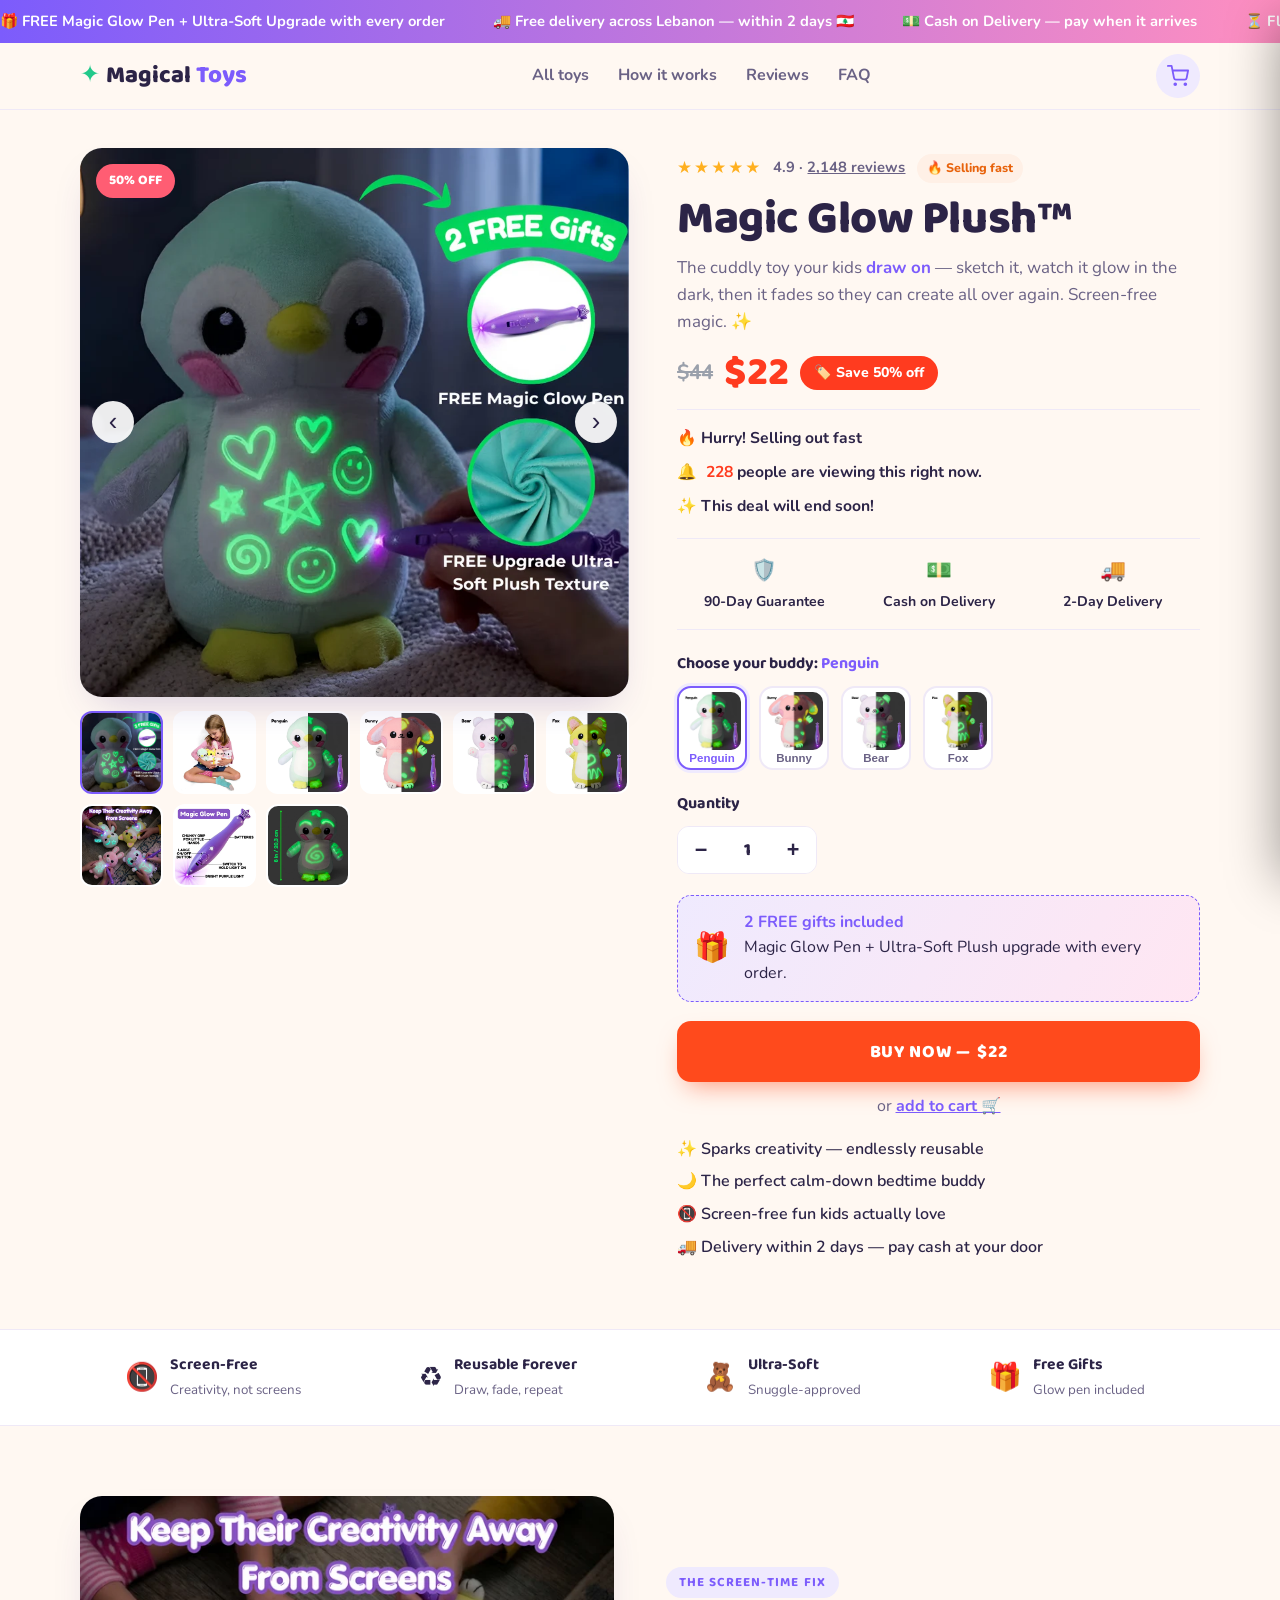
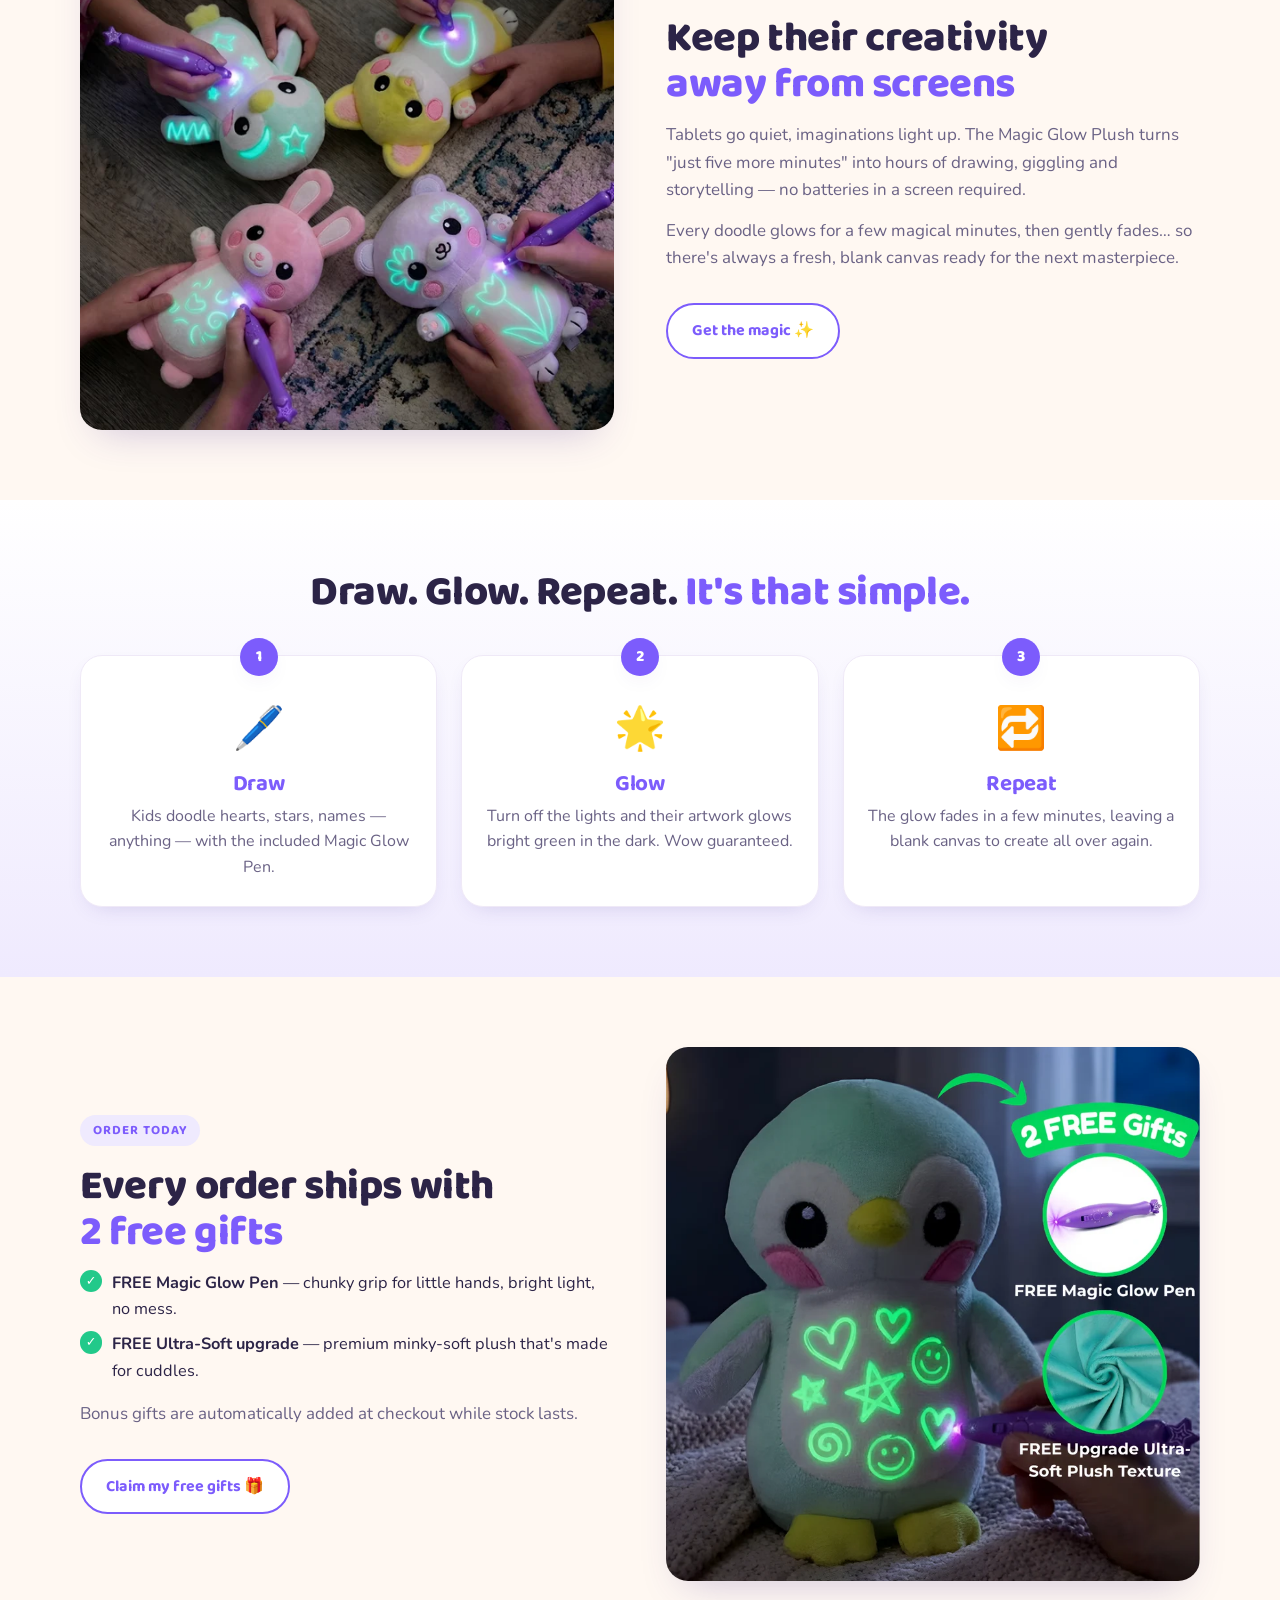
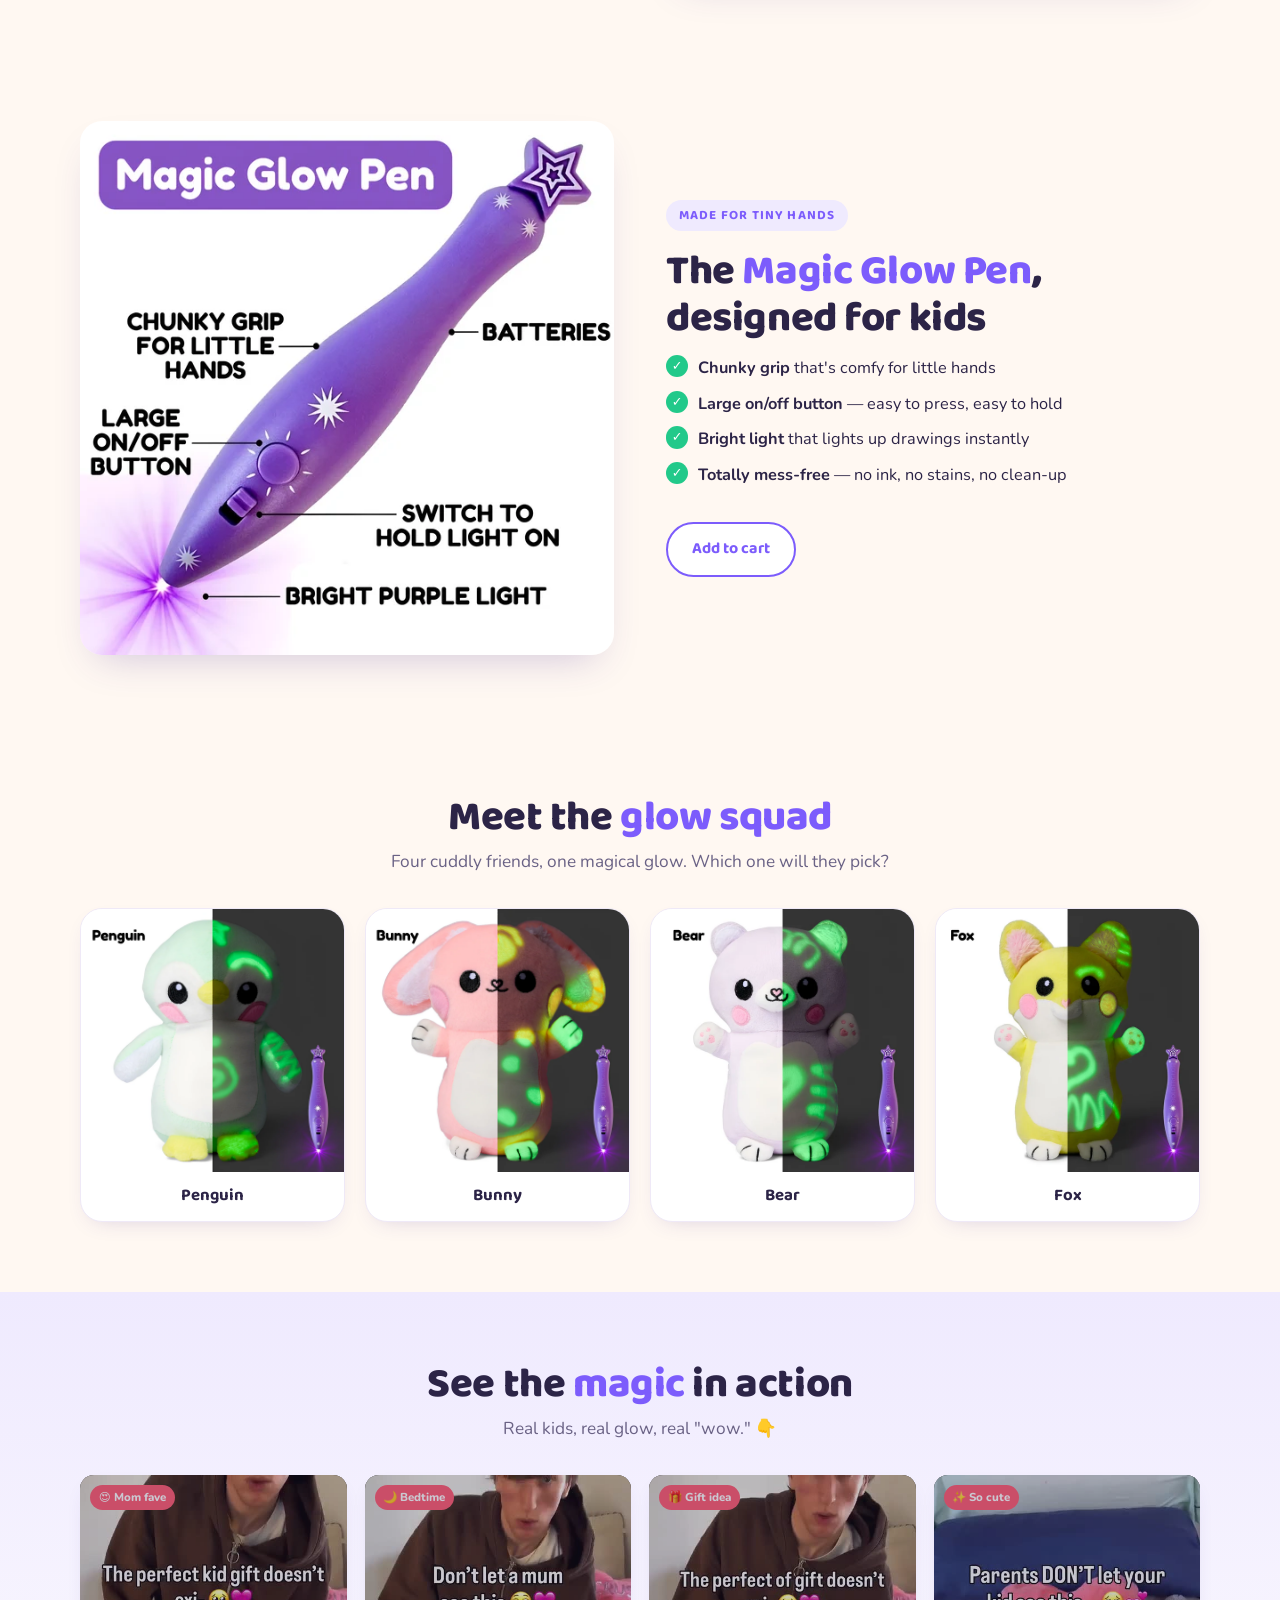
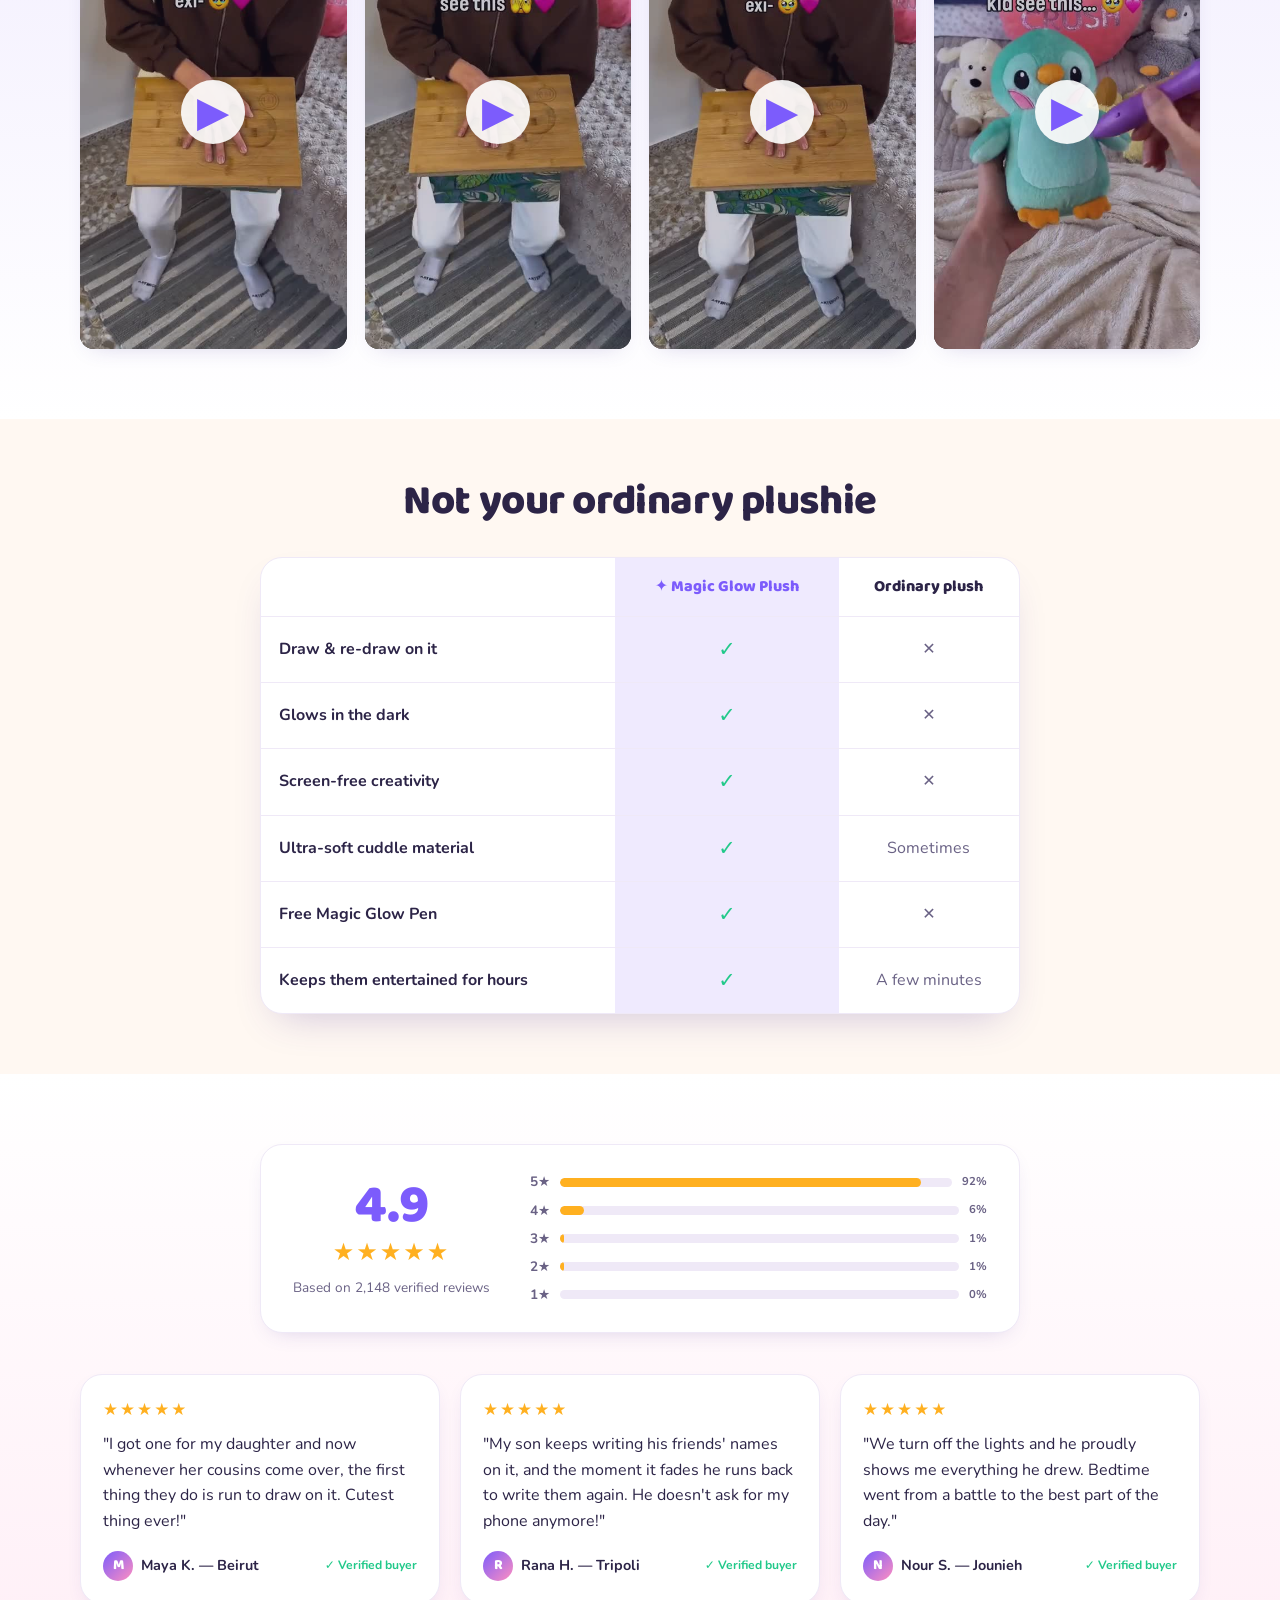
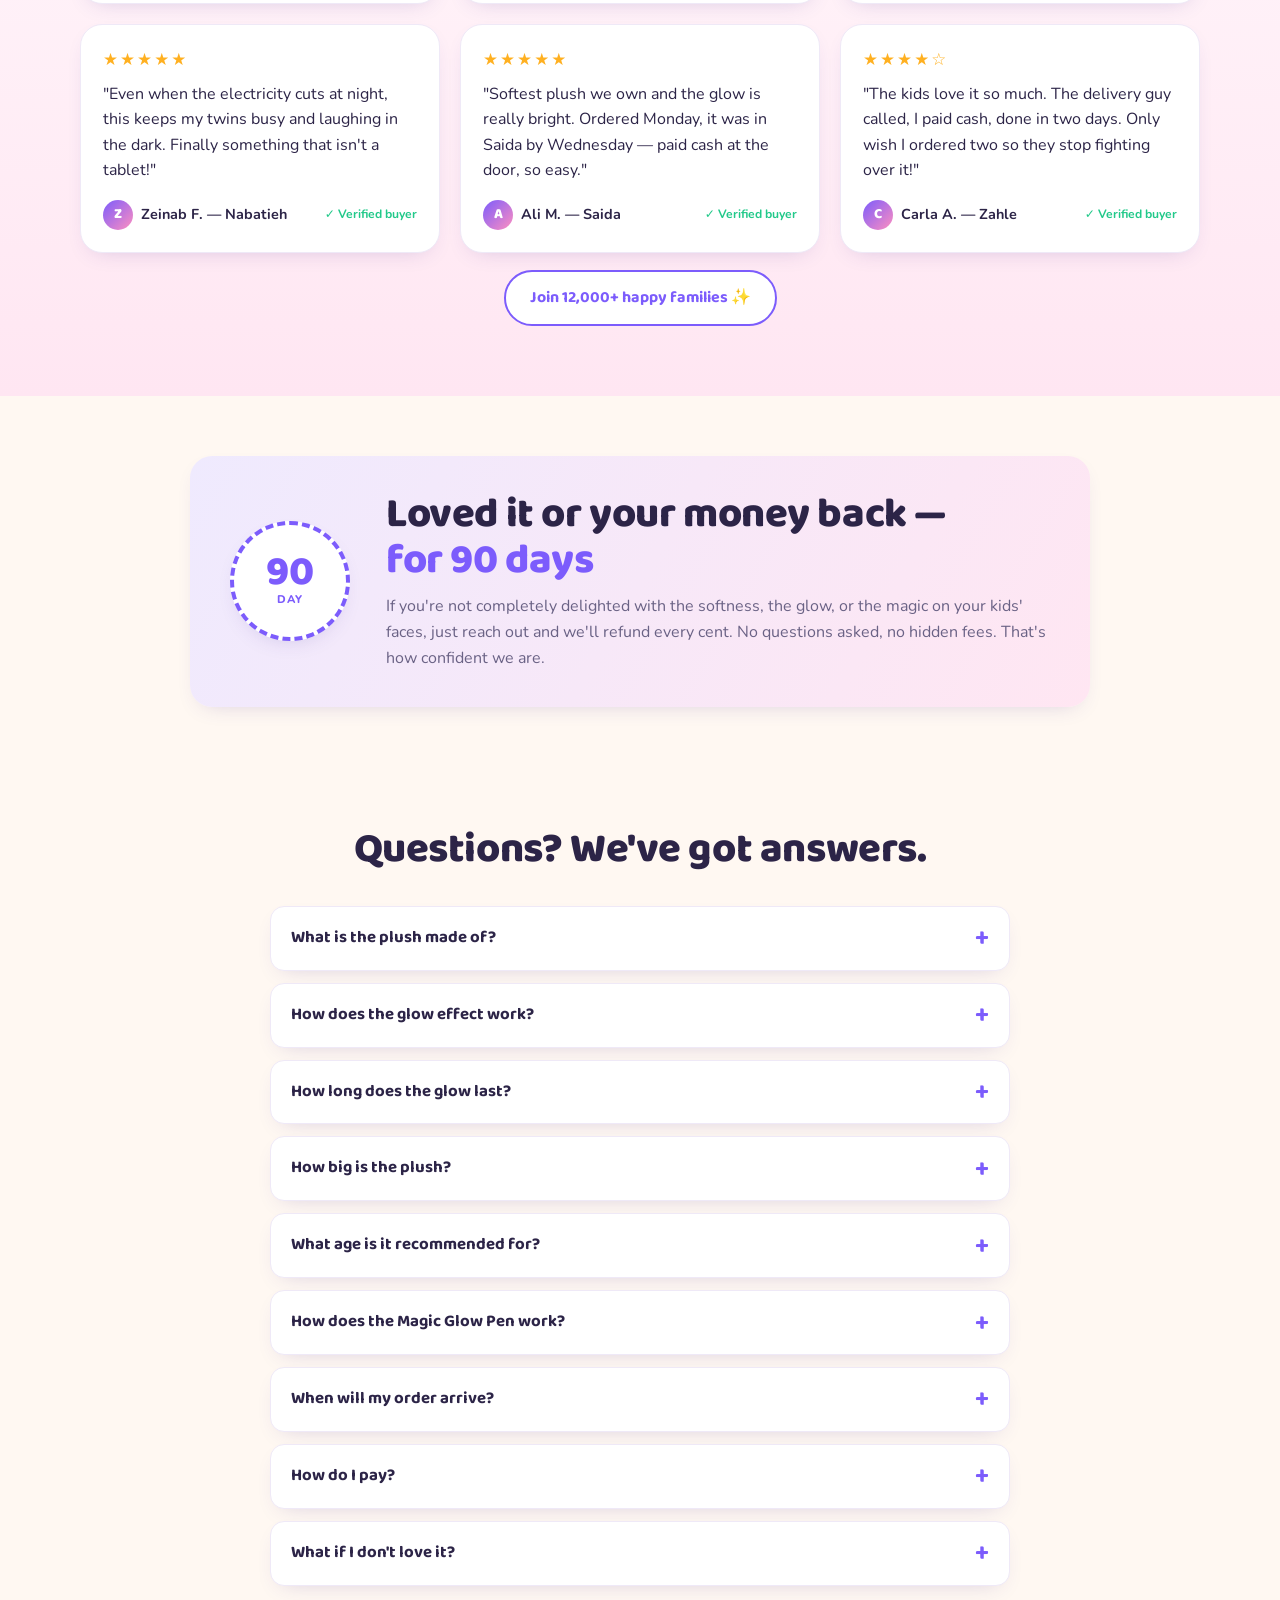
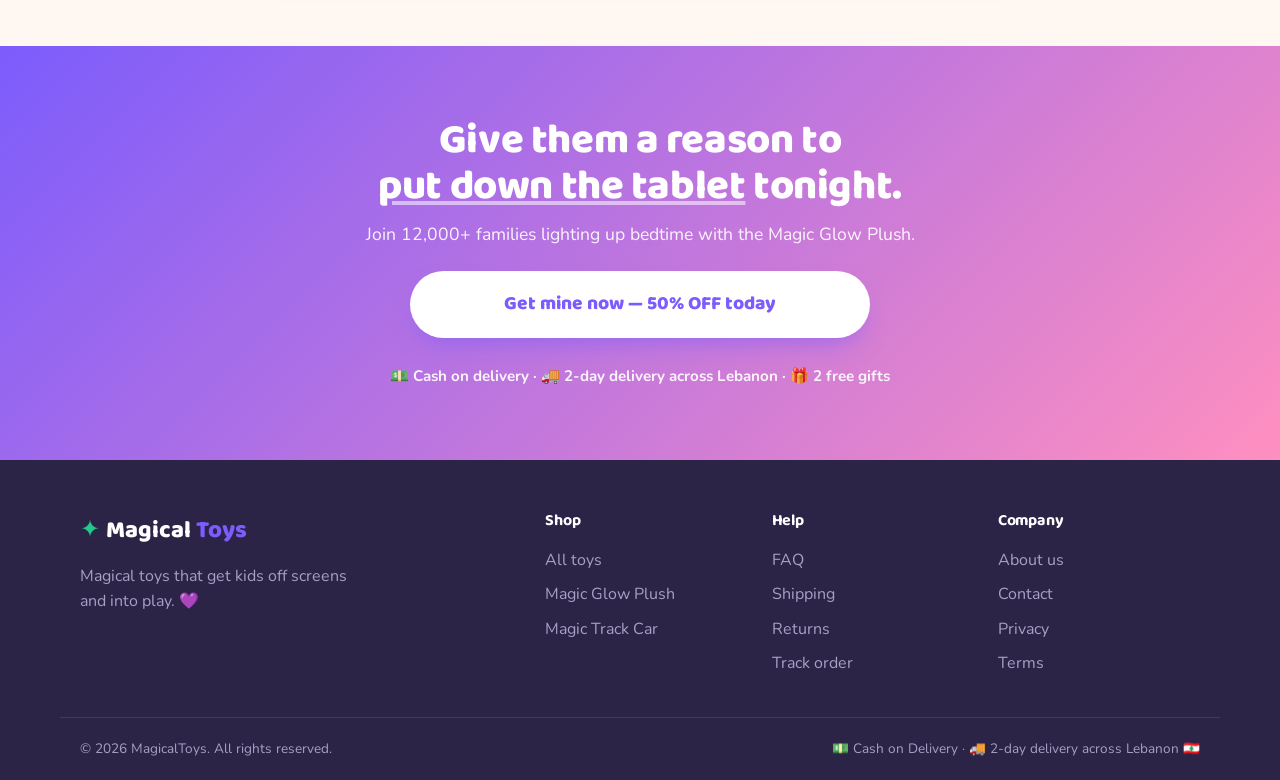
==== commit 4e983bc1: "Replace pack bundles with quantity stepper; restyle buy box Single price with strikethrough + Save 5" ====
--- a/glow-plush.html
+++ b/glow-plush.html
@@ -106,92 +106,64 @@
         <p class="p-sub">The cuddly toy your kids <em>draw on</em> — sketch it, watch it glow in the dark, then it fades
           so they can create all over again. Screen-free magic. ✨</p>
 
-        <div class="price-row">
-          <span class="price-now">$22</span>
-          <span class="price-was">$44</span>
-          <span class="price-tag">You save $22</span>
-        </div>
-
+        <div class="price-row2">
+          <span class="price-was2">$44</span>
+          <span class="price-now2">$22</span>
+          <span class="save-pill">🏷️ Save 50% off</span>
+        </div>
+
+        <hr class="bb-div" />
+
+        <ul class="urgency">
+          <li>🔥 Hurry! Selling out fast</li>
+          <li>🔔 <span><strong class="u-num" id="viewersNow">214</strong> people are viewing this right now.</span>
+          </li>
+          <li>✨ This deal will end soon!</li>
+        </ul>
+
+        <div class="trust-row">
+          <div><span>🛡️</span>90-Day Guarantee</div>
+          <div><span>💵</span>Cash on Delivery</div>
+          <div><span>🚚</span>2-Day Delivery</div>
+        </div>
+
+        <!-- Variant -->
+        <div class="option-block">
+          <div class="option-label">Choose your buddy: <strong id="variantName">Penguin</strong></div>
+          <div class="swatches" id="swatches"><!-- injected by JS --></div>
+        </div>
+
+        <!-- Quantity -->
+        <div class="option-block">
+          <div class="option-label">Quantity</div>
+          <div class="qty-row">
+            <button type="button" id="qtyMinus" aria-label="Decrease quantity">−</button>
+            <span class="qty-val" id="qtyValue">1</span>
+            <button type="button" id="qtyPlus" aria-label="Increase quantity">+</button>
+          </div>
+        </div>
+
+        <!-- Free gift callout -->
+        <div class="gift-callout">
+          <span class="gift-emoji">🎁</span>
+          <div><strong>2 FREE gifts included</strong><br />Magic Glow Pen + Ultra-Soft Plush upgrade with every order.
+          </div>
+        </div>
+
+        <!-- CTA -->
+        <button class="btn-buy btn-buynow" id="buyNow">Buy Now — <span id="ctaPrice">$22</span></button>
+        <p class="cta-sub">or <button class="linkish" id="buyInstant">add to cart 🛒</button></p>
+
+        <!-- Stock bar -->
+
+
+        <!-- Benefits -->
         <ul class="mini-benefits">
           <li>✨ Sparks creativity — endlessly reusable</li>
           <li>🌙 The perfect calm-down bedtime buddy</li>
           <li>📵 Screen-free fun kids actually love</li>
           <li>🚚 Delivery within 2 days — pay cash at your door</li>
-          <li>🛡️ 90-day money-back guarantee</li>
         </ul>
-
-        <!-- Variant -->
-        <div class="option-block">
-          <div class="option-label">Choose your buddy: <strong id="variantName">Penguin</strong></div>
-          <div class="swatches" id="swatches"><!-- injected by JS --></div>
-        </div>
-
-        <!-- Bundle -->
-        <div class="option-block">
-          <div class="option-label">Select your pack <span class="option-hint">(more = bigger savings 🎁)</span></div>
-          <div class="bundles" id="bundles">
-            <label class="bundle" data-qty="1" data-price="22">
-              <input type="radio" name="bundle" value="1" />
-              <div class="bundle-body">
-                <div class="bundle-top"><span class="bundle-name">1 Glow Plush</span><span
-                    class="bundle-price">$22</span></div>
-                <div class="bundle-note">Great to try it out</div>
-              </div>
-            </label>
-            <label class="bundle is-selected" data-qty="2" data-price="40">
-              <input type="radio" name="bundle" value="2" checked />
-              <span class="bundle-flag">MOST POPULAR</span>
-              <div class="bundle-body">
-                <div class="bundle-top"><span class="bundle-name">2 Glow Plush</span><span class="bundle-price">$40
-                    <s>$44</s></span></div>
-                <div class="bundle-note">Save $4 — one to keep, one to gift</div>
-              </div>
-            </label>
-            <label class="bundle" data-qty="3" data-price="57">
-              <input type="radio" name="bundle" value="3" />
-              <span class="bundle-flag flag-deal">BEST DEAL</span>
-              <div class="bundle-body">
-                <div class="bundle-top"><span class="bundle-name">3 Glow Plush</span><span class="bundle-price">$57
-                    <s>$66</s></span></div>
-                <div class="bundle-note">Save $9 — the whole squad</div>
-              </div>
-            </label>
-          </div>
-        </div>
-
-        <!-- Free gift callout -->
-        <div class="gift-callout">
-          <span class="gift-emoji">🎁</span>
-          <div><strong>2 FREE gifts included</strong><br />Magic Glow Pen + Ultra-Soft Plush upgrade with every order.
-          </div>
-        </div>
-
-        <!-- CTA -->
-        <button class="btn-buy" id="buyNow">Add to Cart — <span id="ctaPrice">$40</span></button>
-        <p class="cta-sub">or <button class="linkish" id="buyInstant">buy it now →</button></p>
-
-        <!-- Stock bar -->
-
-
-        <!-- Trust -->
-        <div class="trust-mini">
-          <div><svg viewBox="0 0 24 24" width="20" height="20" fill="none" stroke="currentColor" stroke-width="2"
-              stroke-linecap="round" stroke-linejoin="round">
-              <path d="M12 22s8-4 8-10V5l-8-3-8 3v7c0 6 8 10 8 10z" />
-            </svg> 90-Day Guarantee</div>
-          <div><svg viewBox="0 0 24 24" width="20" height="20" fill="none" stroke="currentColor" stroke-width="2"
-              stroke-linecap="round" stroke-linejoin="round">
-              <rect x="3" y="11" width="18" height="11" rx="2" />
-              <path d="M7 11V7a5 5 0 0 1 10 0v4" />
-            </svg> Cash on Delivery</div>
-          <div><svg viewBox="0 0 24 24" width="20" height="20" fill="none" stroke="currentColor" stroke-width="2"
-              stroke-linecap="round" stroke-linejoin="round">
-              <rect x="1" y="3" width="15" height="13" />
-              <path d="M16 8h4l3 3v5h-7z" />
-              <circle cx="5.5" cy="18.5" r="2.5" />
-              <circle cx="18.5" cy="18.5" r="2.5" />
-            </svg> 2-Day Delivery</div>
-        </div>
 
       </div>
     </section>
@@ -556,7 +528,7 @@
   <div class="sticky-buy" id="stickyBuy">
     <div class="sticky-info">
       <span class="sticky-name">Magic Glow Plush™</span>
-      <span class="sticky-price"><strong id="stickyPrice">$40</strong> <s>$44</s></span>
+      <span class="sticky-price"><strong id="stickyPrice">$22</strong> <s>$44</s></span>
     </div>
     <button class="btn-buy" id="stickyBtn">Add to Cart</button>
   </div>
@@ -635,6 +607,8 @@
       title: "Magic Glow Plush™",
       emoji: "🧸",
       giftLine: "🎁 + Free Magic Glow Pen",
+      price: 22,
+      compareAt: 44,
       variants: [
         { id: "penguin", name: "Penguin", split: "assets/NO_14_1.webp", galIndex: 2 },
         { id: "bunny", name: "Bunny", split: "assets/NO_16_1.webp", galIndex: 3 },
--- a/styles.css
+++ b/styles.css
@@ -278,6 +278,25 @@
 .final-cta .btn-buy{background:#fff;color:var(--violet)}
 .final-cta .btn-buy:hover{filter:none;background:#fff}
 .final-trust{margin-top:1rem;font-weight:700;color:rgba(255,255,255,.92);font-size:.95rem}
+
+/* ---------- Buy box (single price + qty) ---------- */
+.price-row2{display:flex;align-items:center;gap:.7rem;flex-wrap:wrap;margin:0 0 .4rem}
+.price-was2{color:#9aa0ab;text-decoration:line-through;font-size:1.3rem;font-weight:700}
+.price-now2{font-family:var(--font-head);font-weight:800;font-size:2.5rem;color:#ff3b1f;line-height:1}
+.save-pill{background:#ff3b1f;color:#fff;font-weight:800;font-size:.88rem;padding:.35rem .85rem;border-radius:999px}
+.bb-div{border:none;border-top:1px solid var(--line);margin:1rem 0}
+.urgency{display:grid;gap:.55rem;margin:0 0 1.2rem;padding:0;list-style:none;font-weight:700;font-size:.98rem}
+.urgency li{display:flex;align-items:center;gap:.55rem}
+.u-num{color:#ff3b1f}
+.trust-row{display:grid;grid-template-columns:repeat(3,1fr);border-top:1px solid var(--line);border-bottom:1px solid var(--line);padding:.95rem 0;margin-bottom:1.3rem;text-align:center}
+.trust-row div{display:flex;flex-direction:column;align-items:center;gap:.25rem;font-weight:700;font-size:.88rem;color:var(--ink)}
+.trust-row div span{font-size:1.3rem}
+.qty-row{display:flex;align-items:center;border:1.5px solid var(--line);border-radius:12px;width:max-content;overflow:hidden;background:#fff}
+.qty-row button{width:46px;height:46px;border:none;background:#fff;font-size:1.35rem;cursor:pointer;color:var(--ink);font-weight:700;line-height:1;transition:background .15s}
+.qty-row button:hover{background:var(--violet-soft)}
+.qty-row .qty-val{min-width:46px;text-align:center;font-weight:800;font-family:var(--font-head);font-size:1.1rem}
+.btn-buynow{background:#ff4a1c;text-transform:uppercase;letter-spacing:.04em;border-radius:14px;box-shadow:0 12px 26px -10px rgba(255,74,28,.6)}
+.btn-buynow:hover{background:#ff5a2e;box-shadow:0 18px 32px -10px rgba(255,74,28,.65)}
 
 /* ---------- Store home ---------- */
 .header-cta{margin-top:0;padding:.55rem 1.2rem;font-size:.95rem}
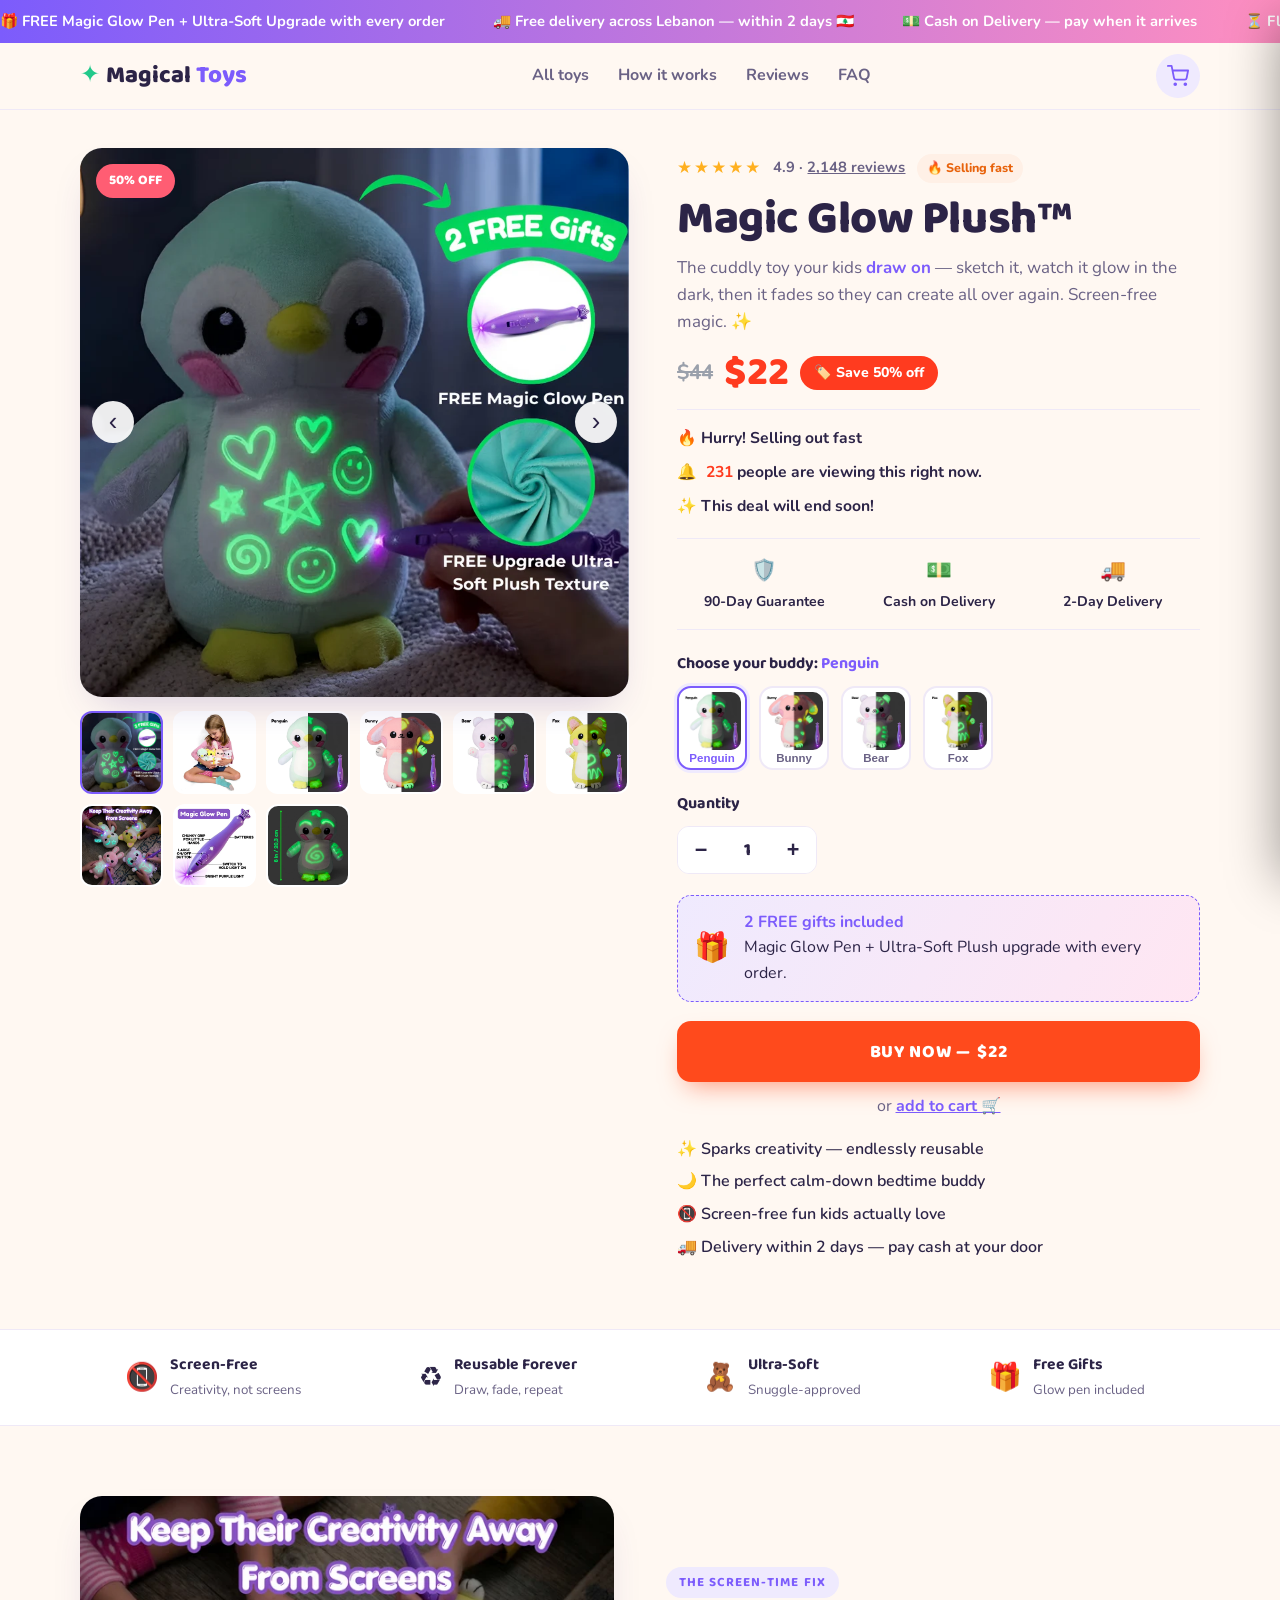
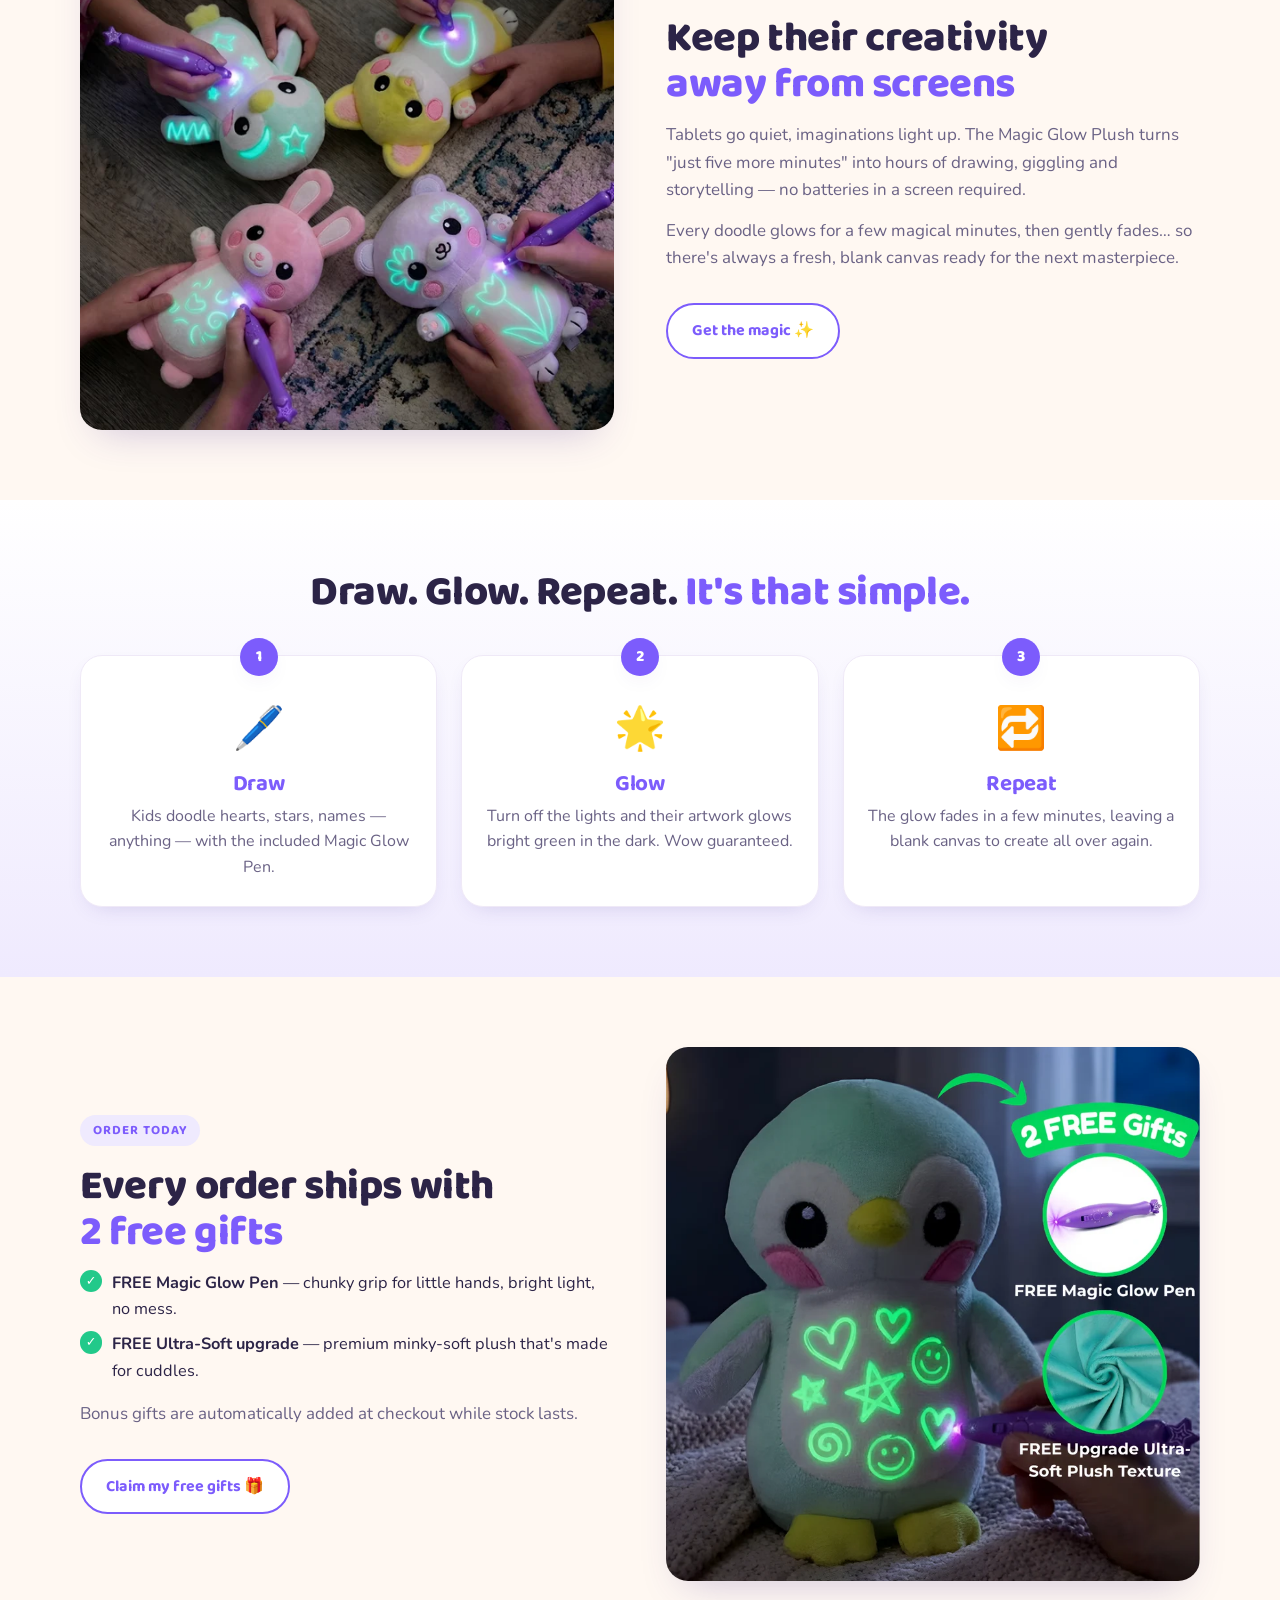
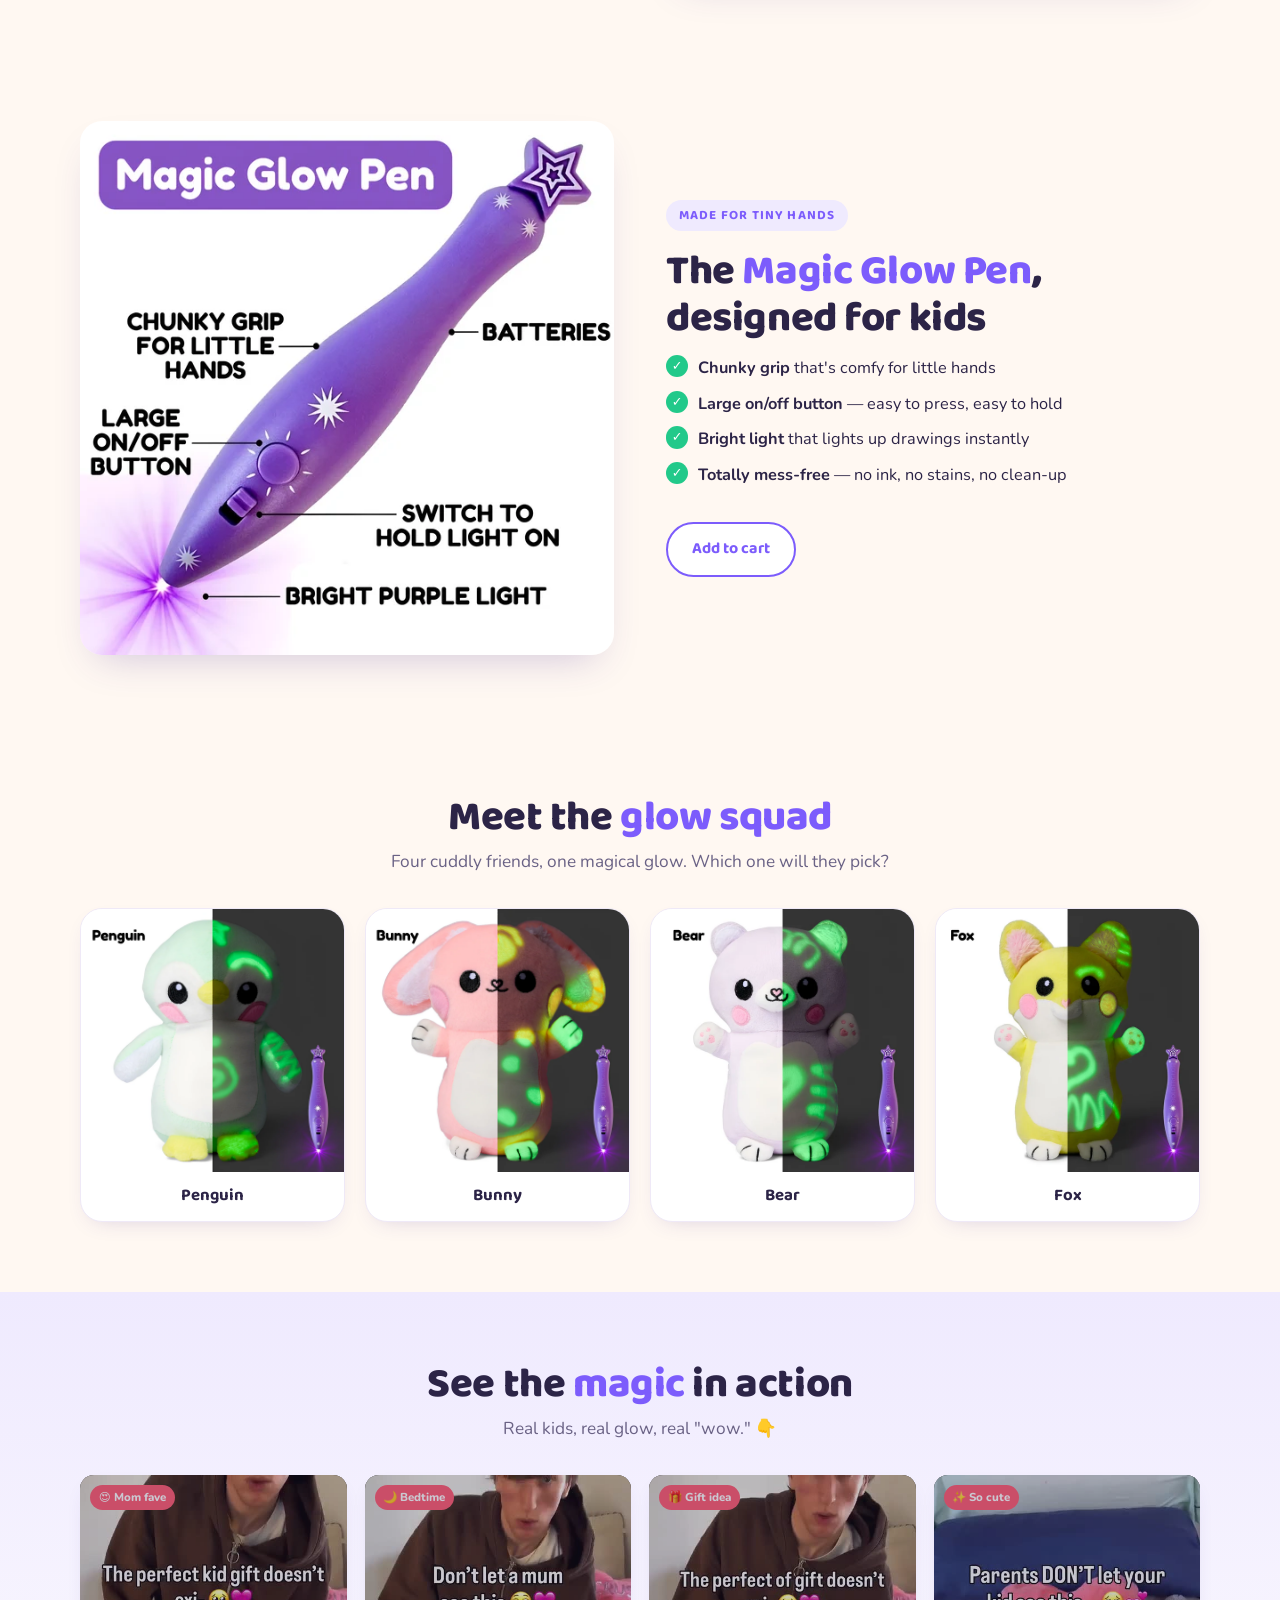
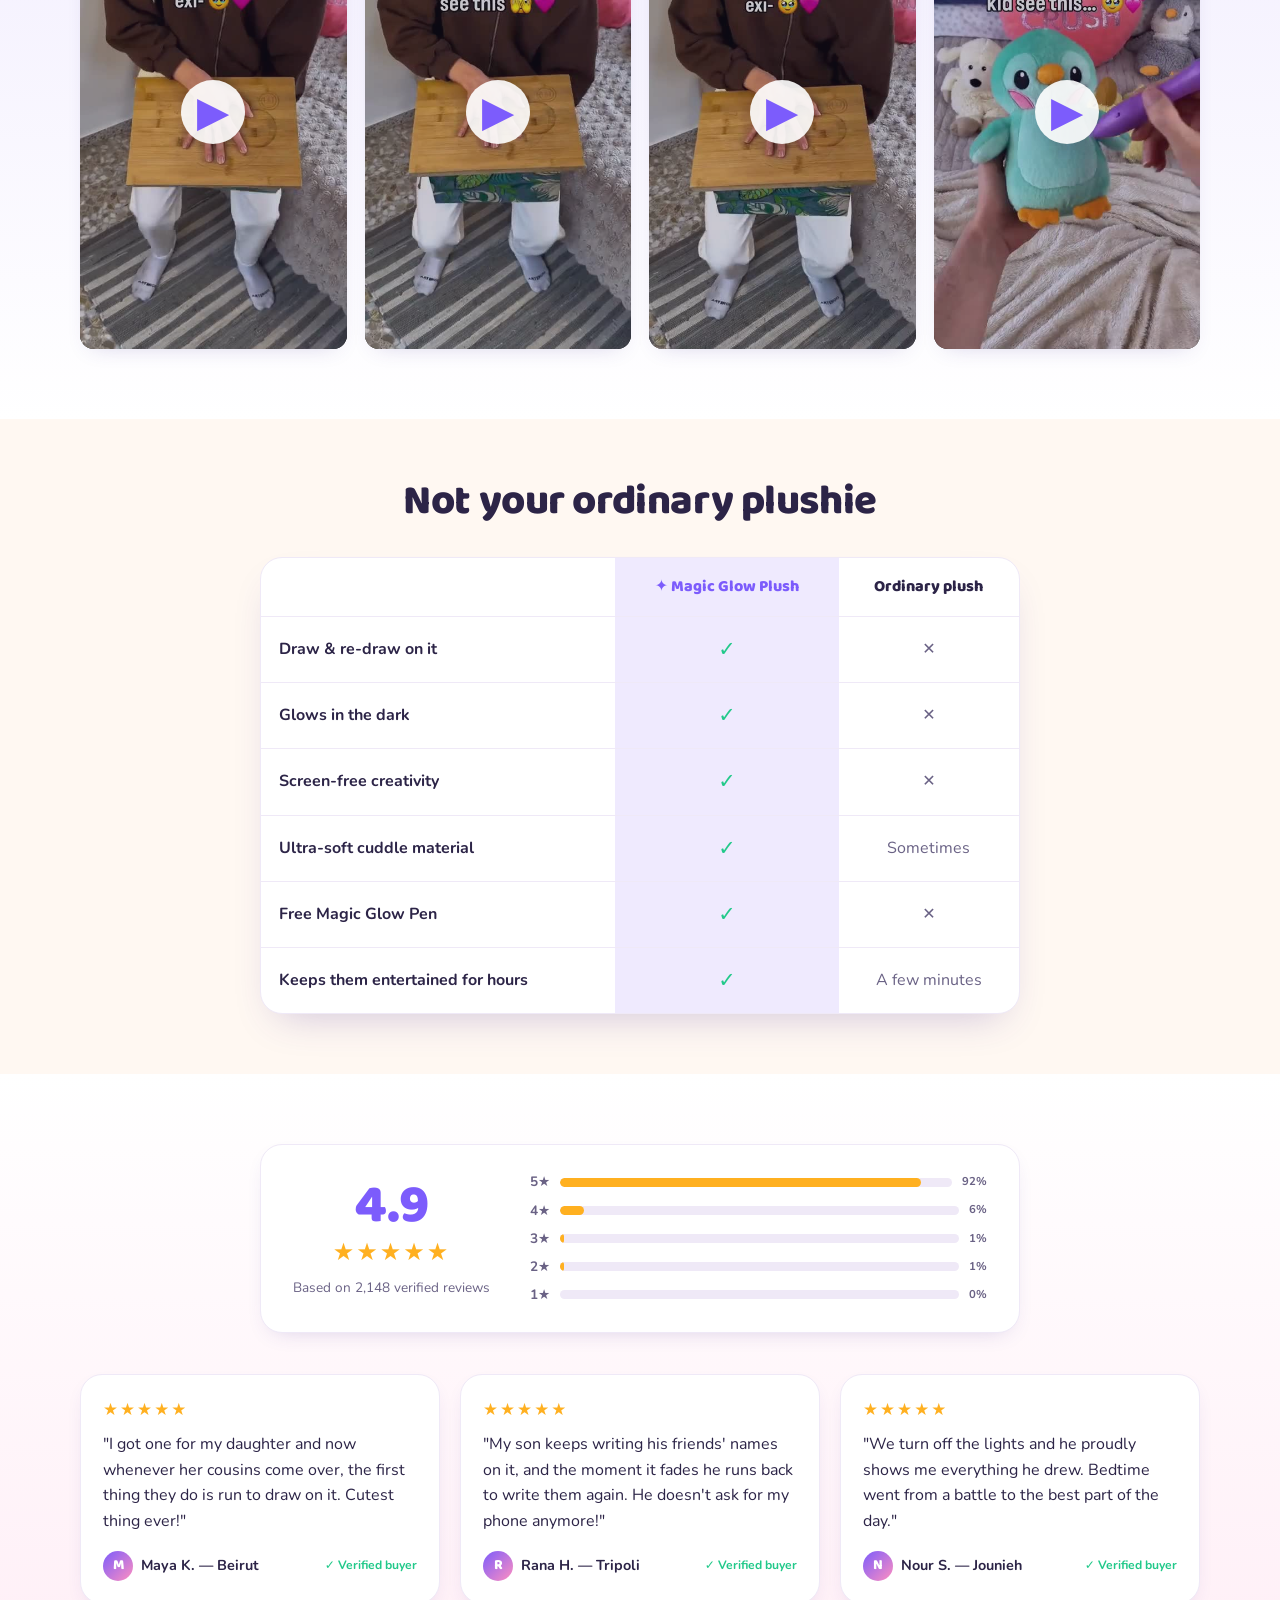
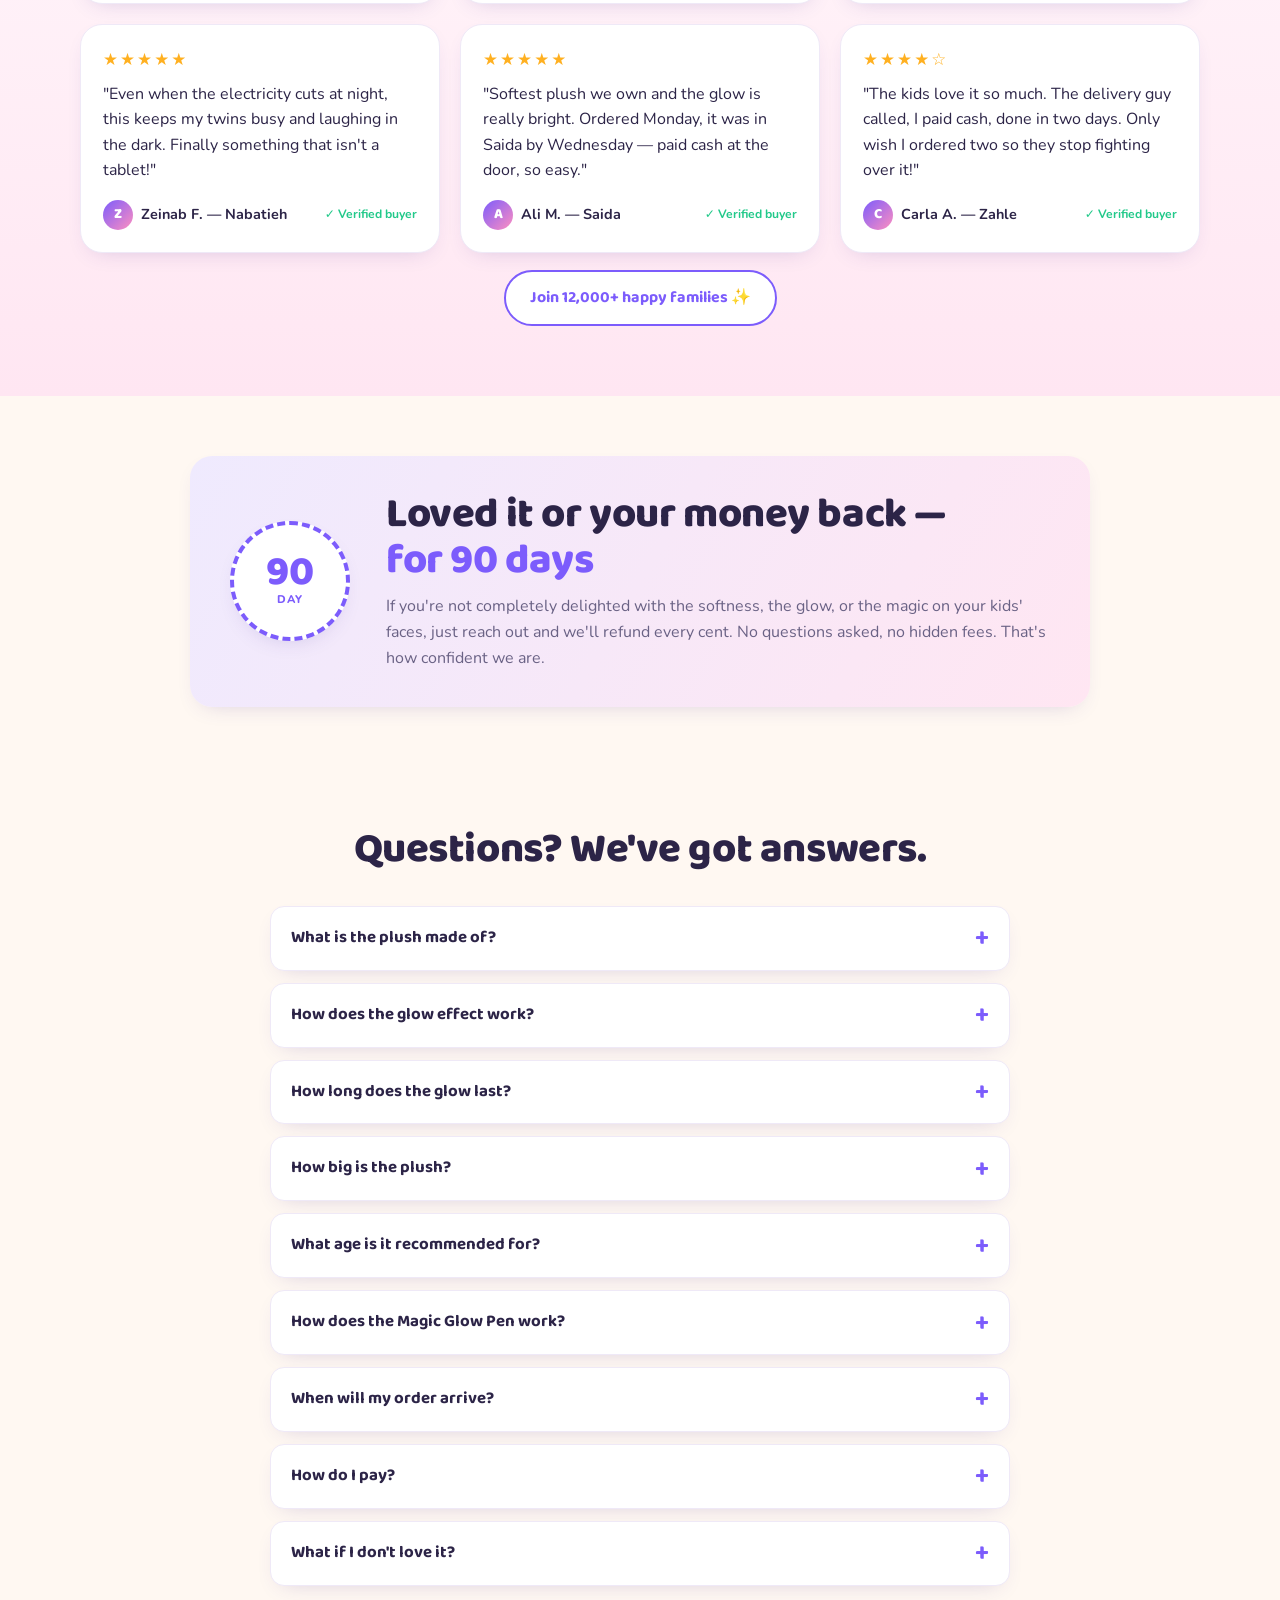
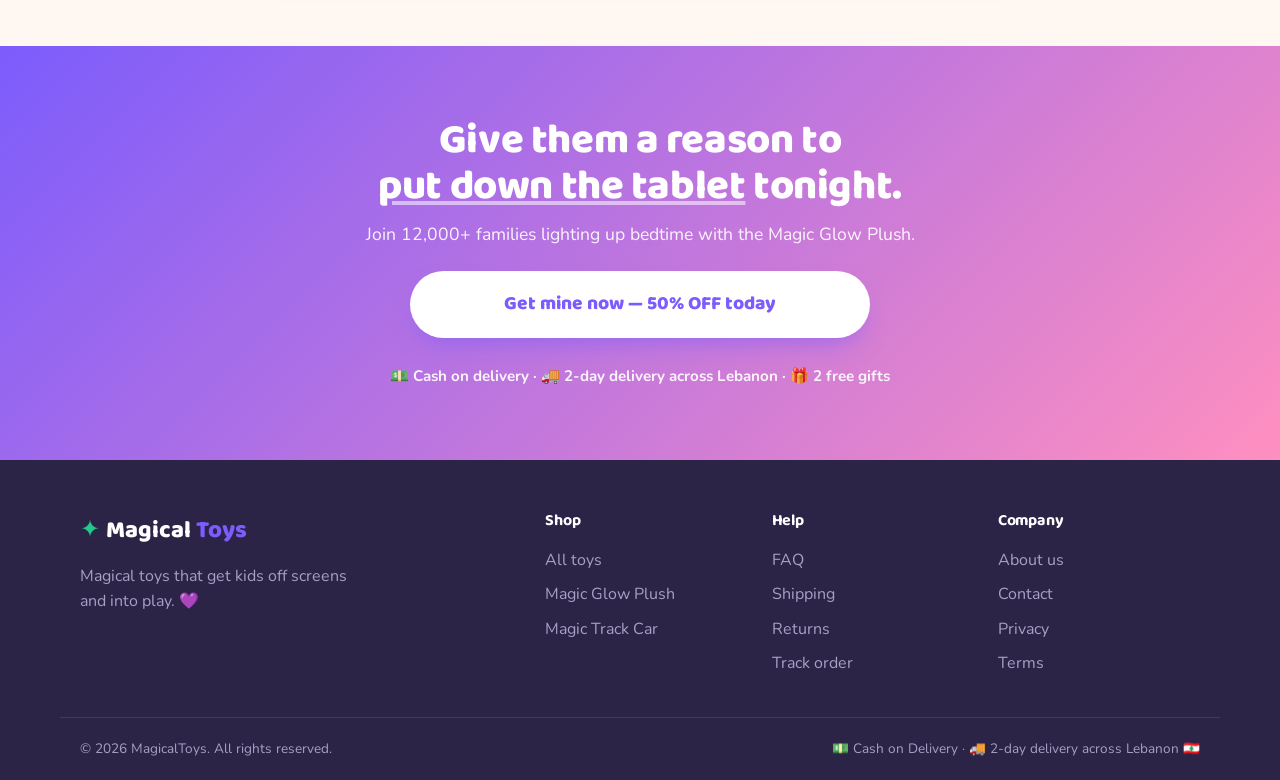
==== commit 6c38600e: "Add Meta Pixel scaffolding with standard funnel events pixel.js holds the Pixel ID (inactive until s" ====
--- a/glow-plush.html
+++ b/glow-plush.html
@@ -22,6 +22,9 @@
     gtag('js', new Date());
     gtag('config', 'G-8LR9YK1L20');
   </script>
+
+  <!-- Meta Pixel (set your ID in pixel.js) -->
+  <script src="pixel.js"></script>
 
   <!-- Open Graph -->
   <meta property="og:title" content="Magic Glow Plush™ — Draw, Glow & Repeat" />
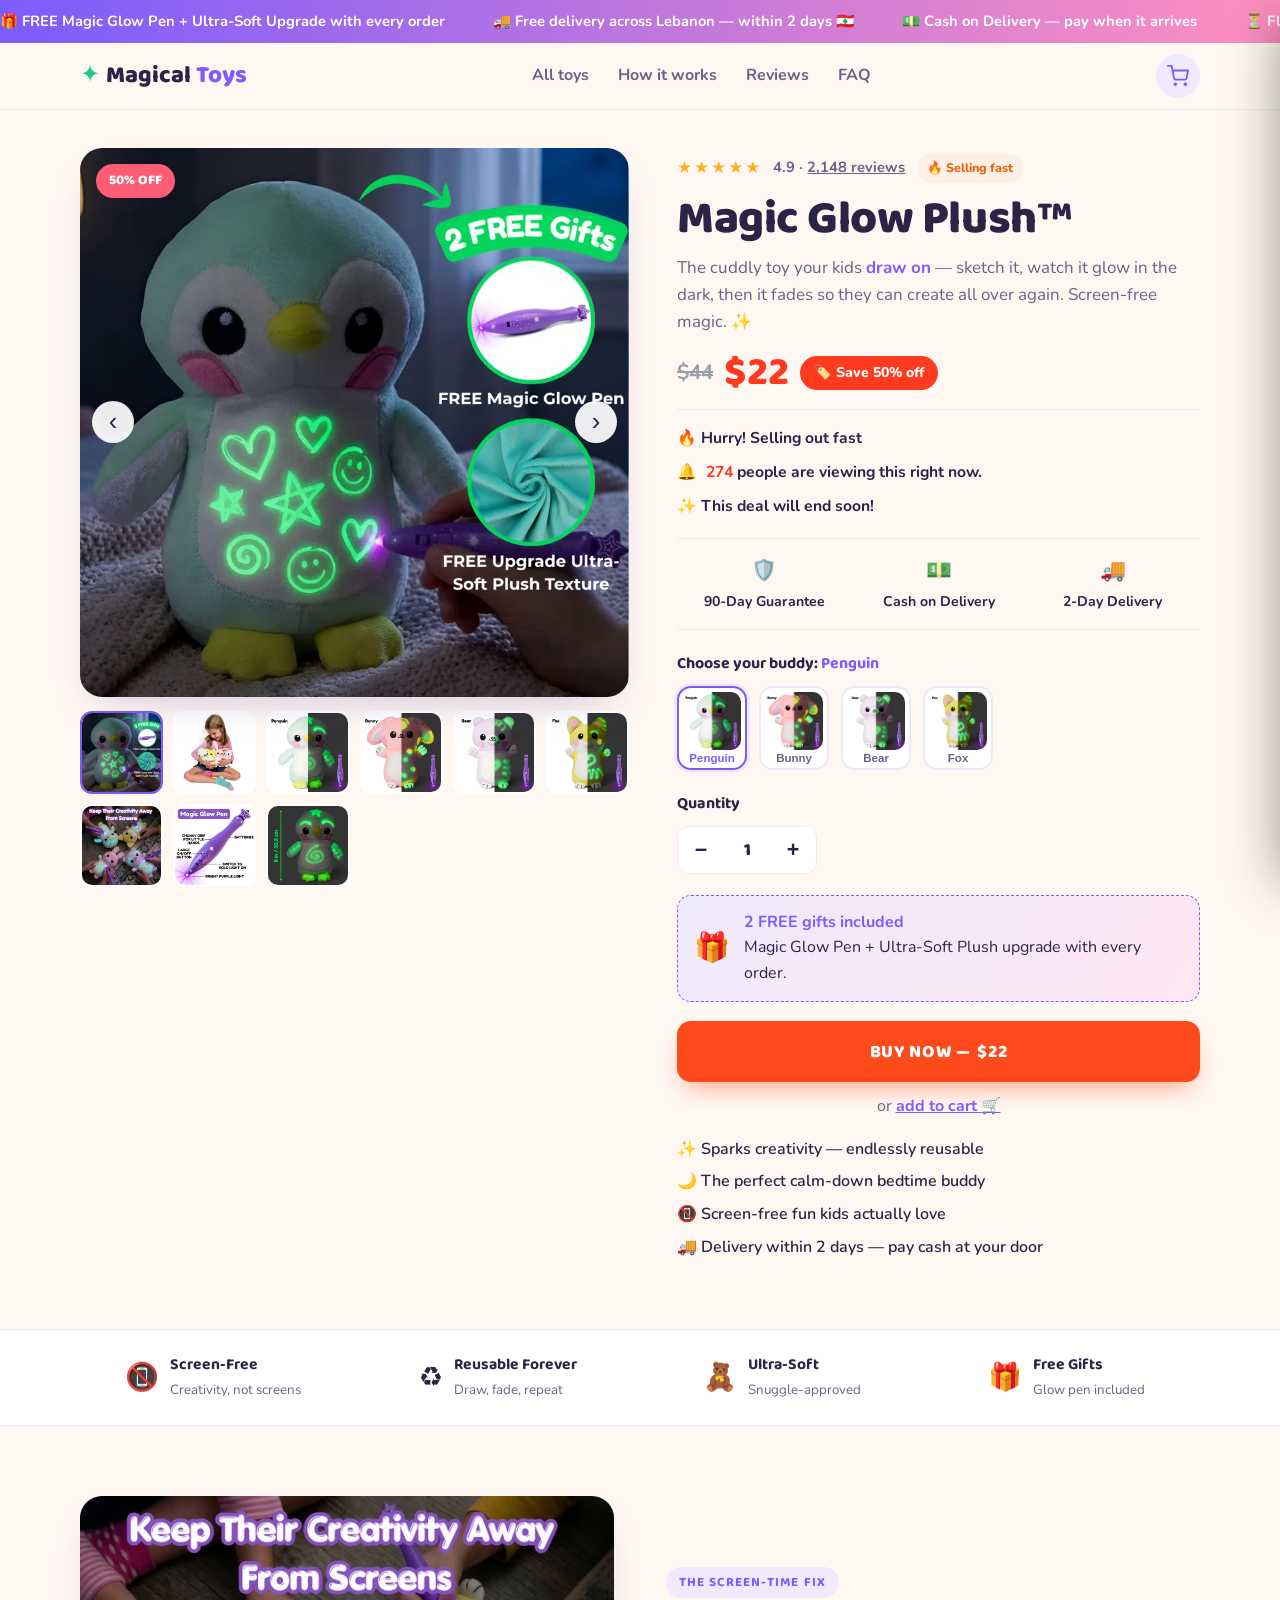
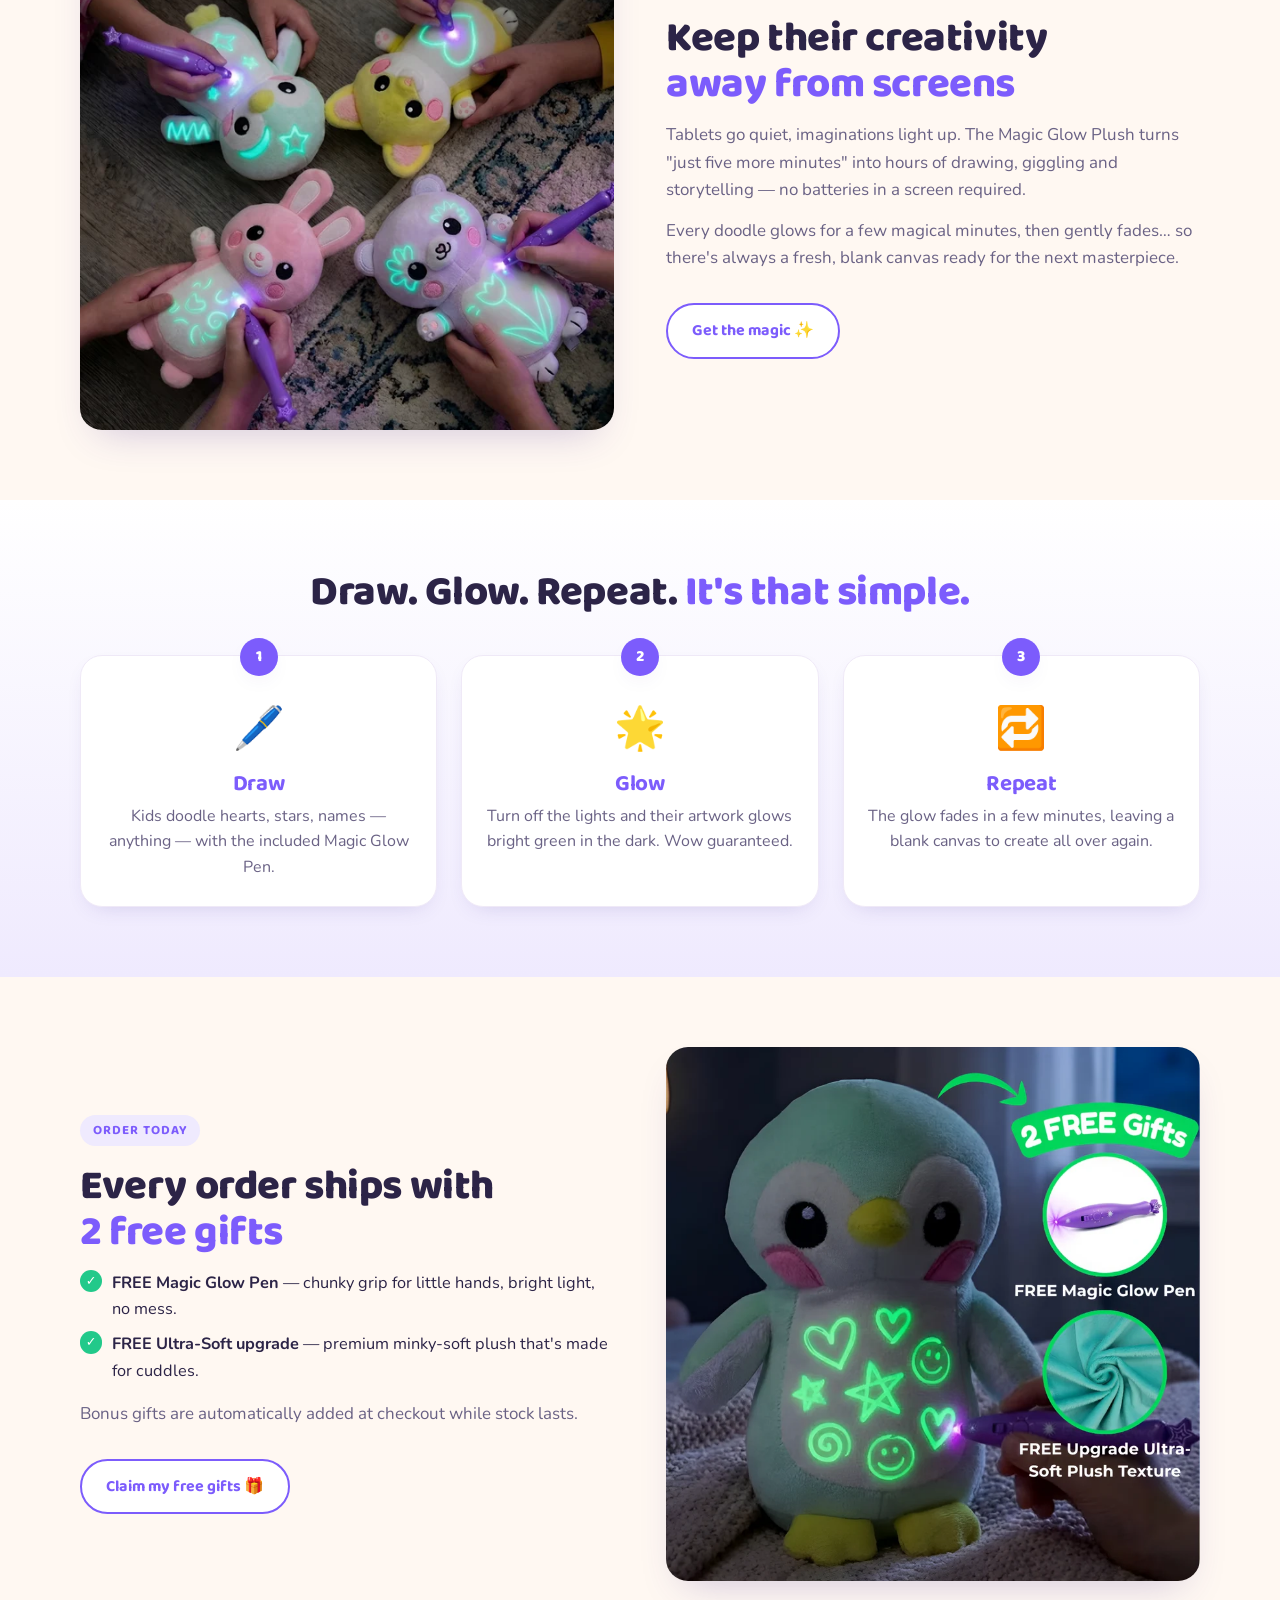
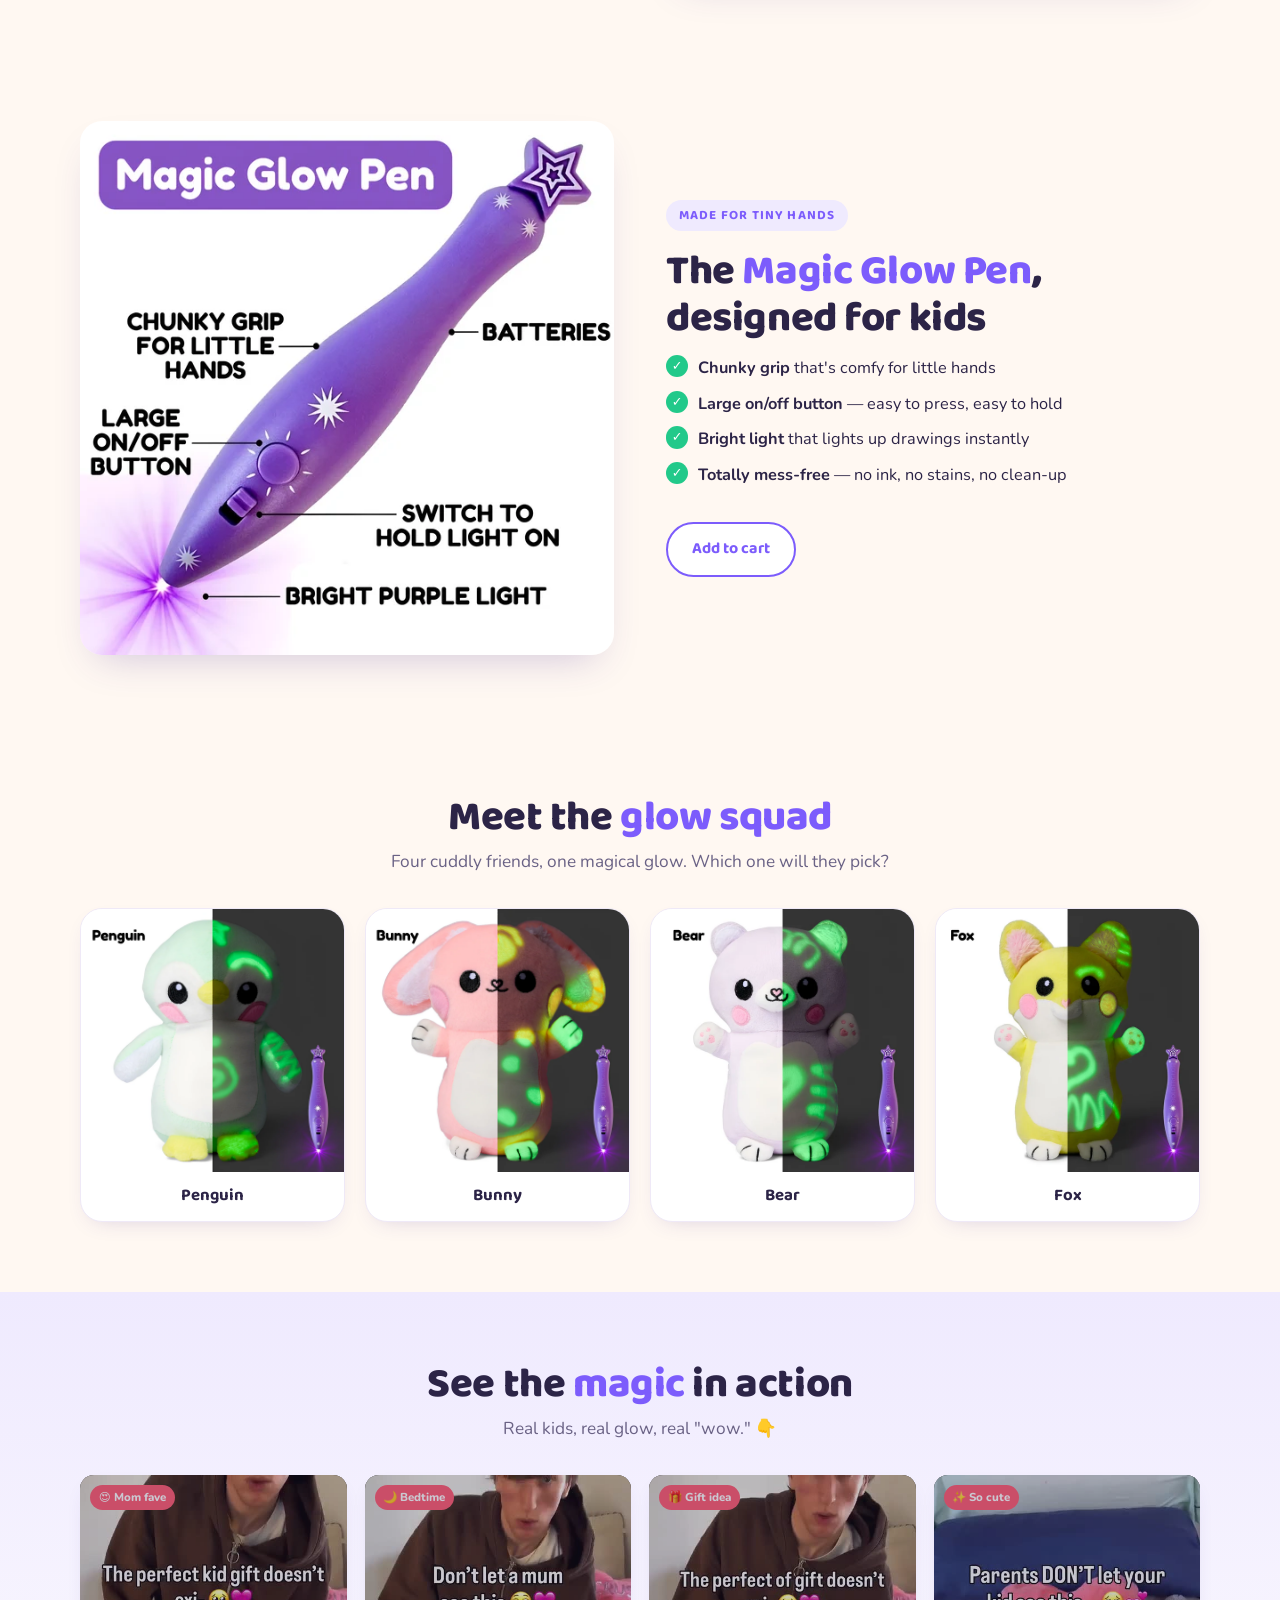
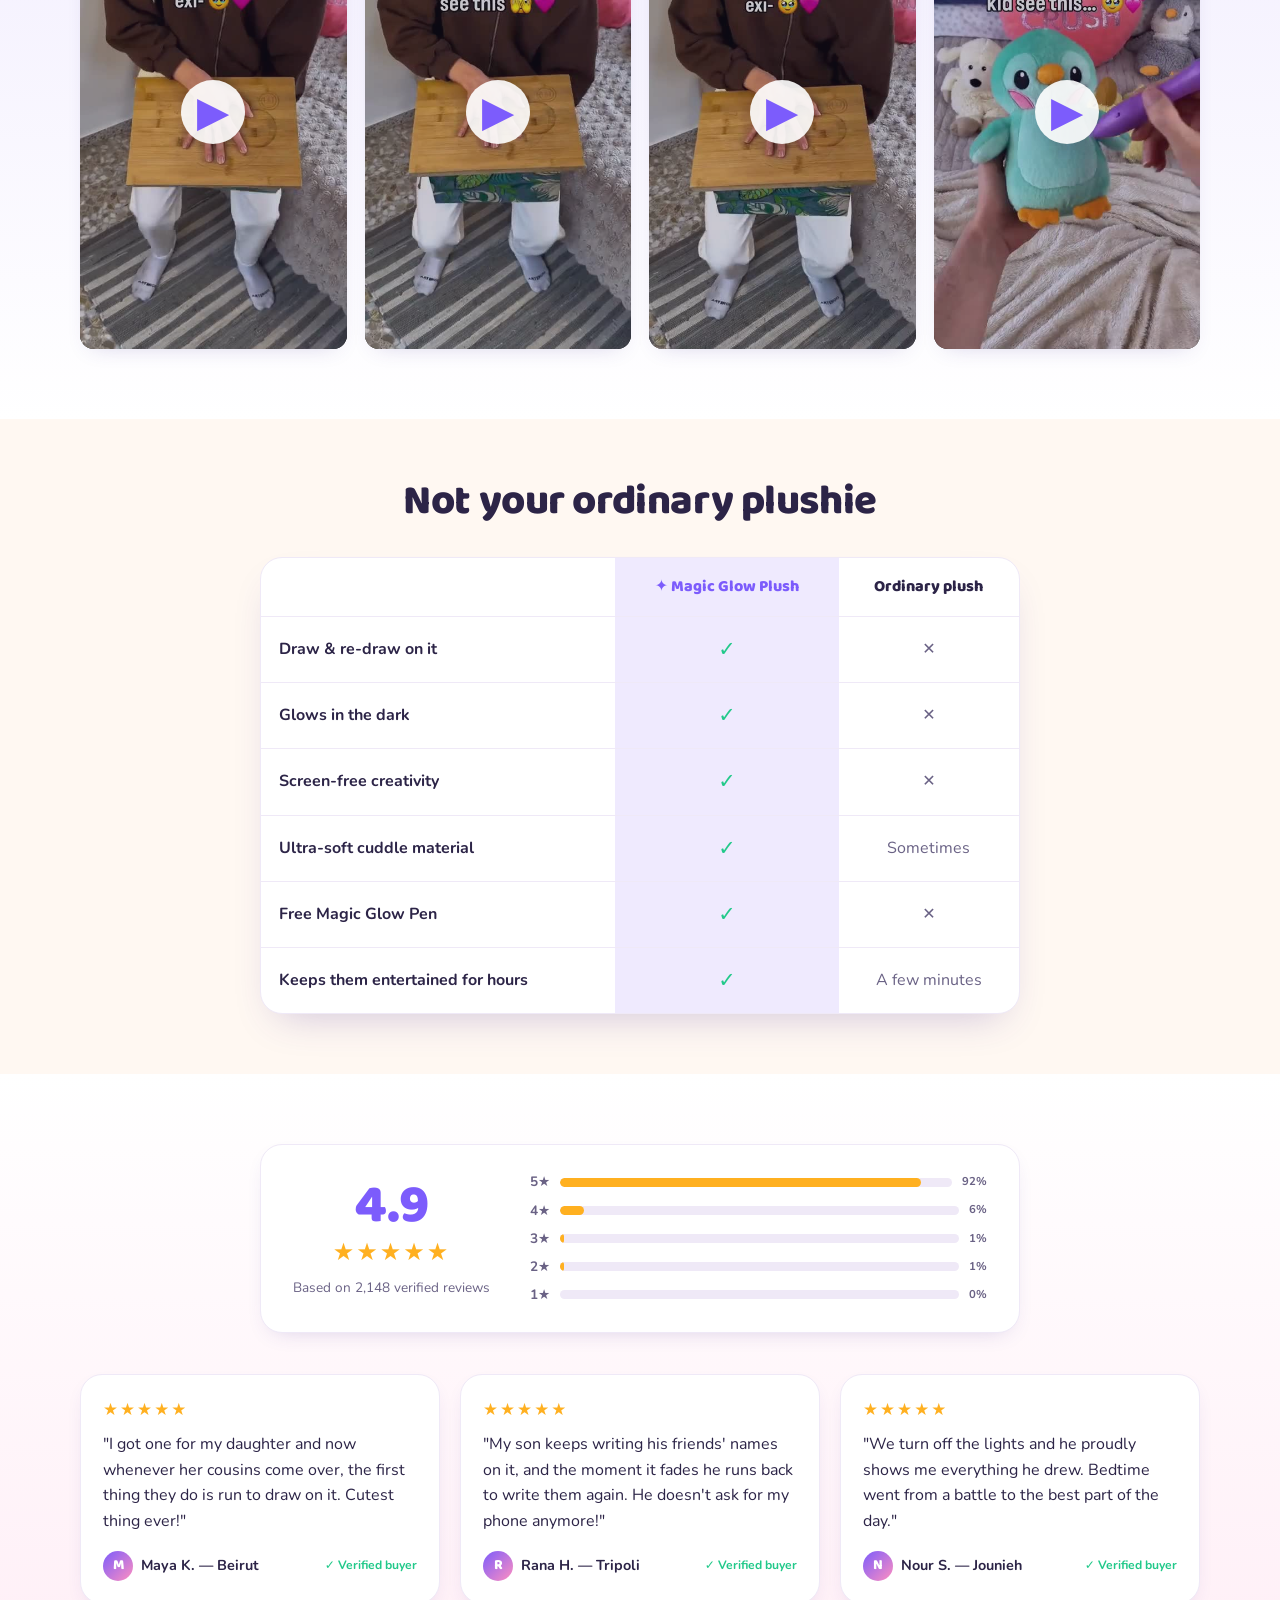
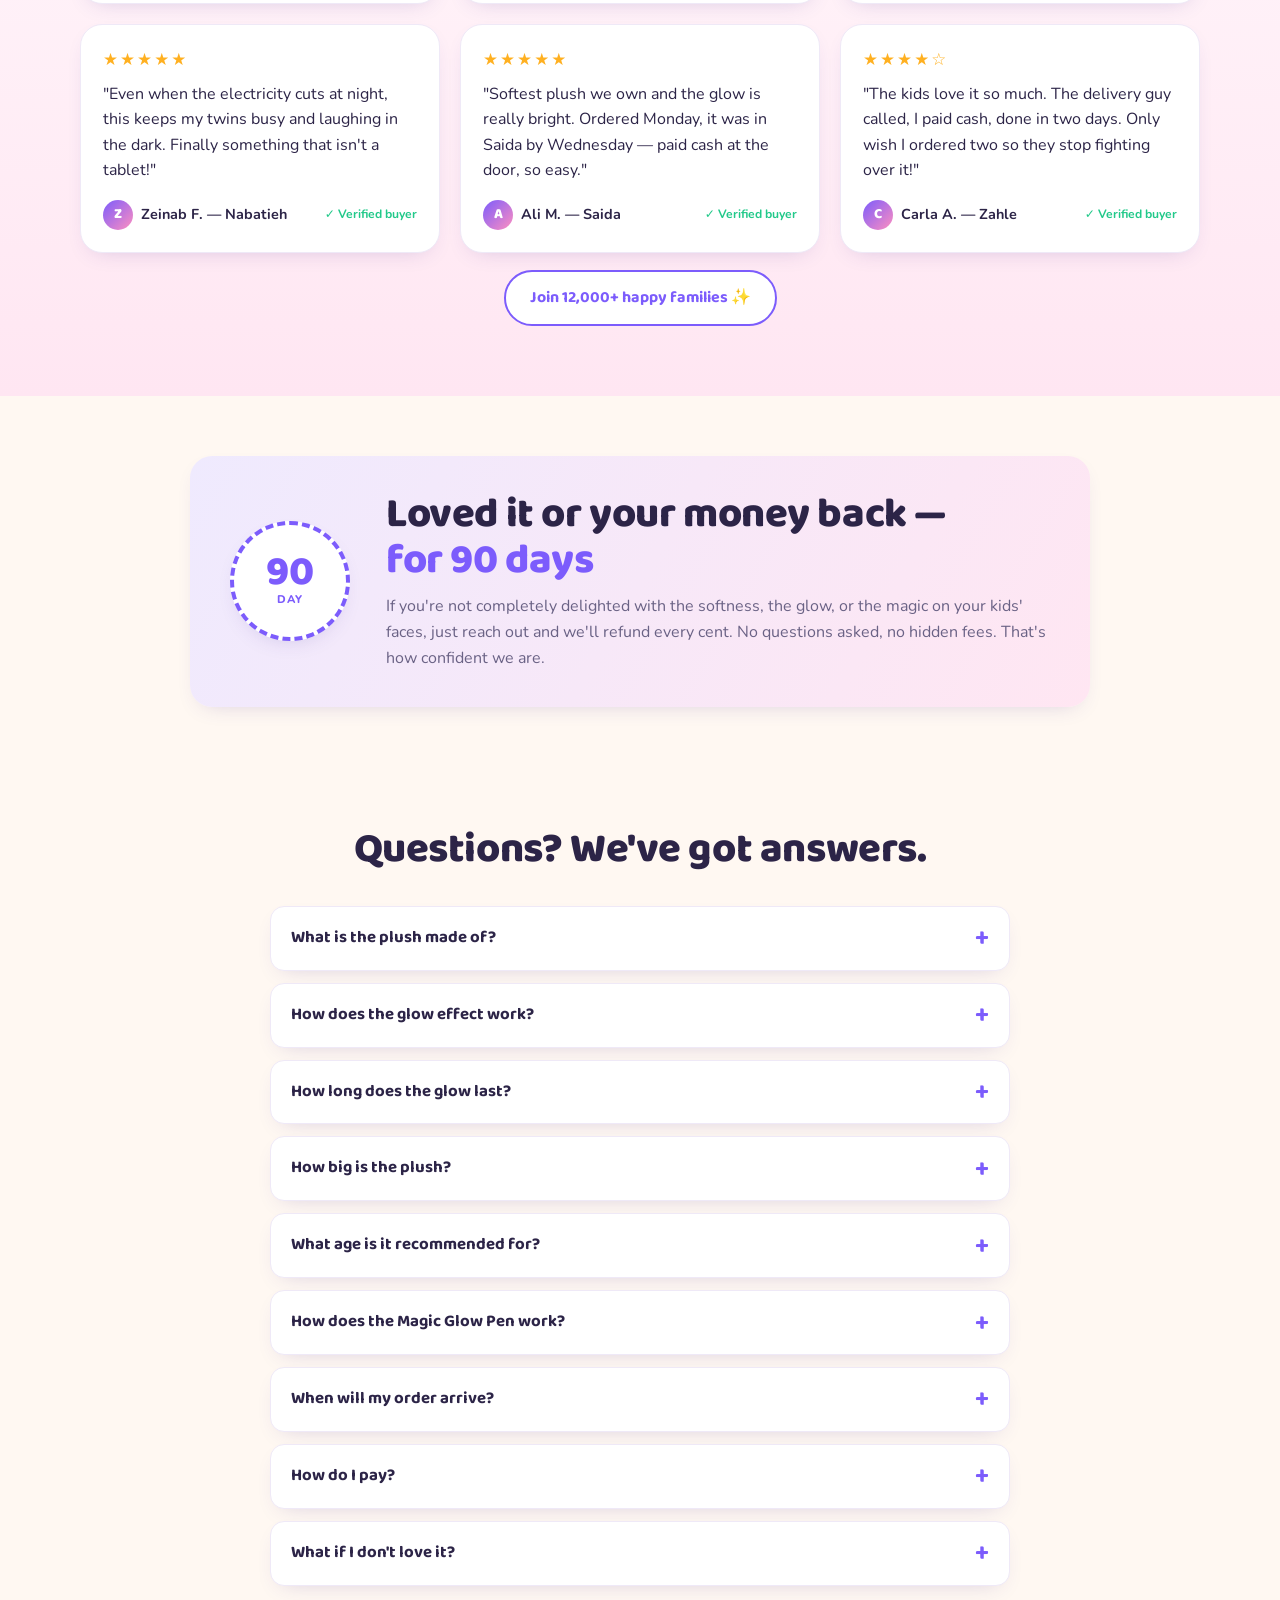
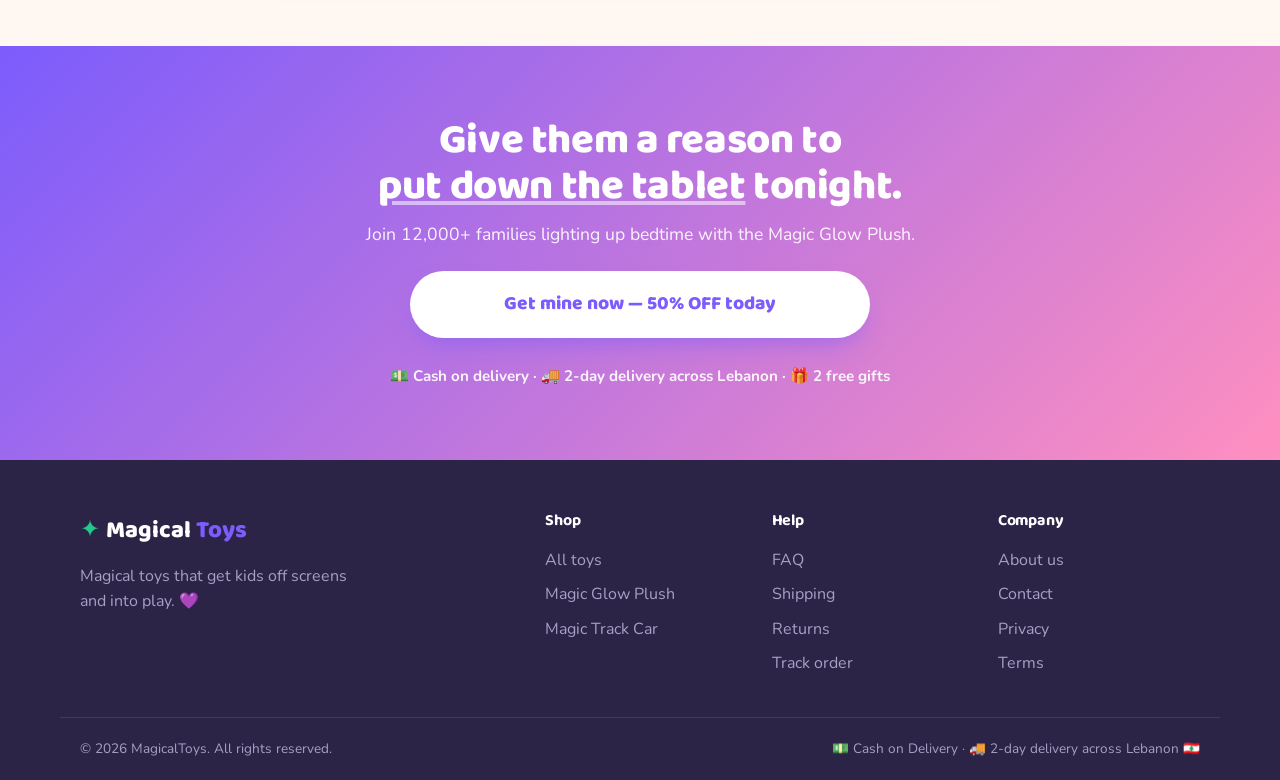
==== commit 8c0185df: "Activate Meta Pixel (ID 1698271231394054) + noscript fallback Co-Authored-By: Claude Opus 4.8 (1M co" ====
--- a/glow-plush.html
+++ b/glow-plush.html
@@ -42,6 +42,10 @@
 </head>
 
 <body>
+
+  <!-- Meta Pixel noscript fallback -->
+  <noscript><img height="1" width="1" style="display:none"
+      src="https://www.facebook.com/tr?id=1698271231394054&ev=PageView&noscript=1" /></noscript>
 
   <!-- ===== Announcement bar ===== -->
   <div class="announce" id="announce">
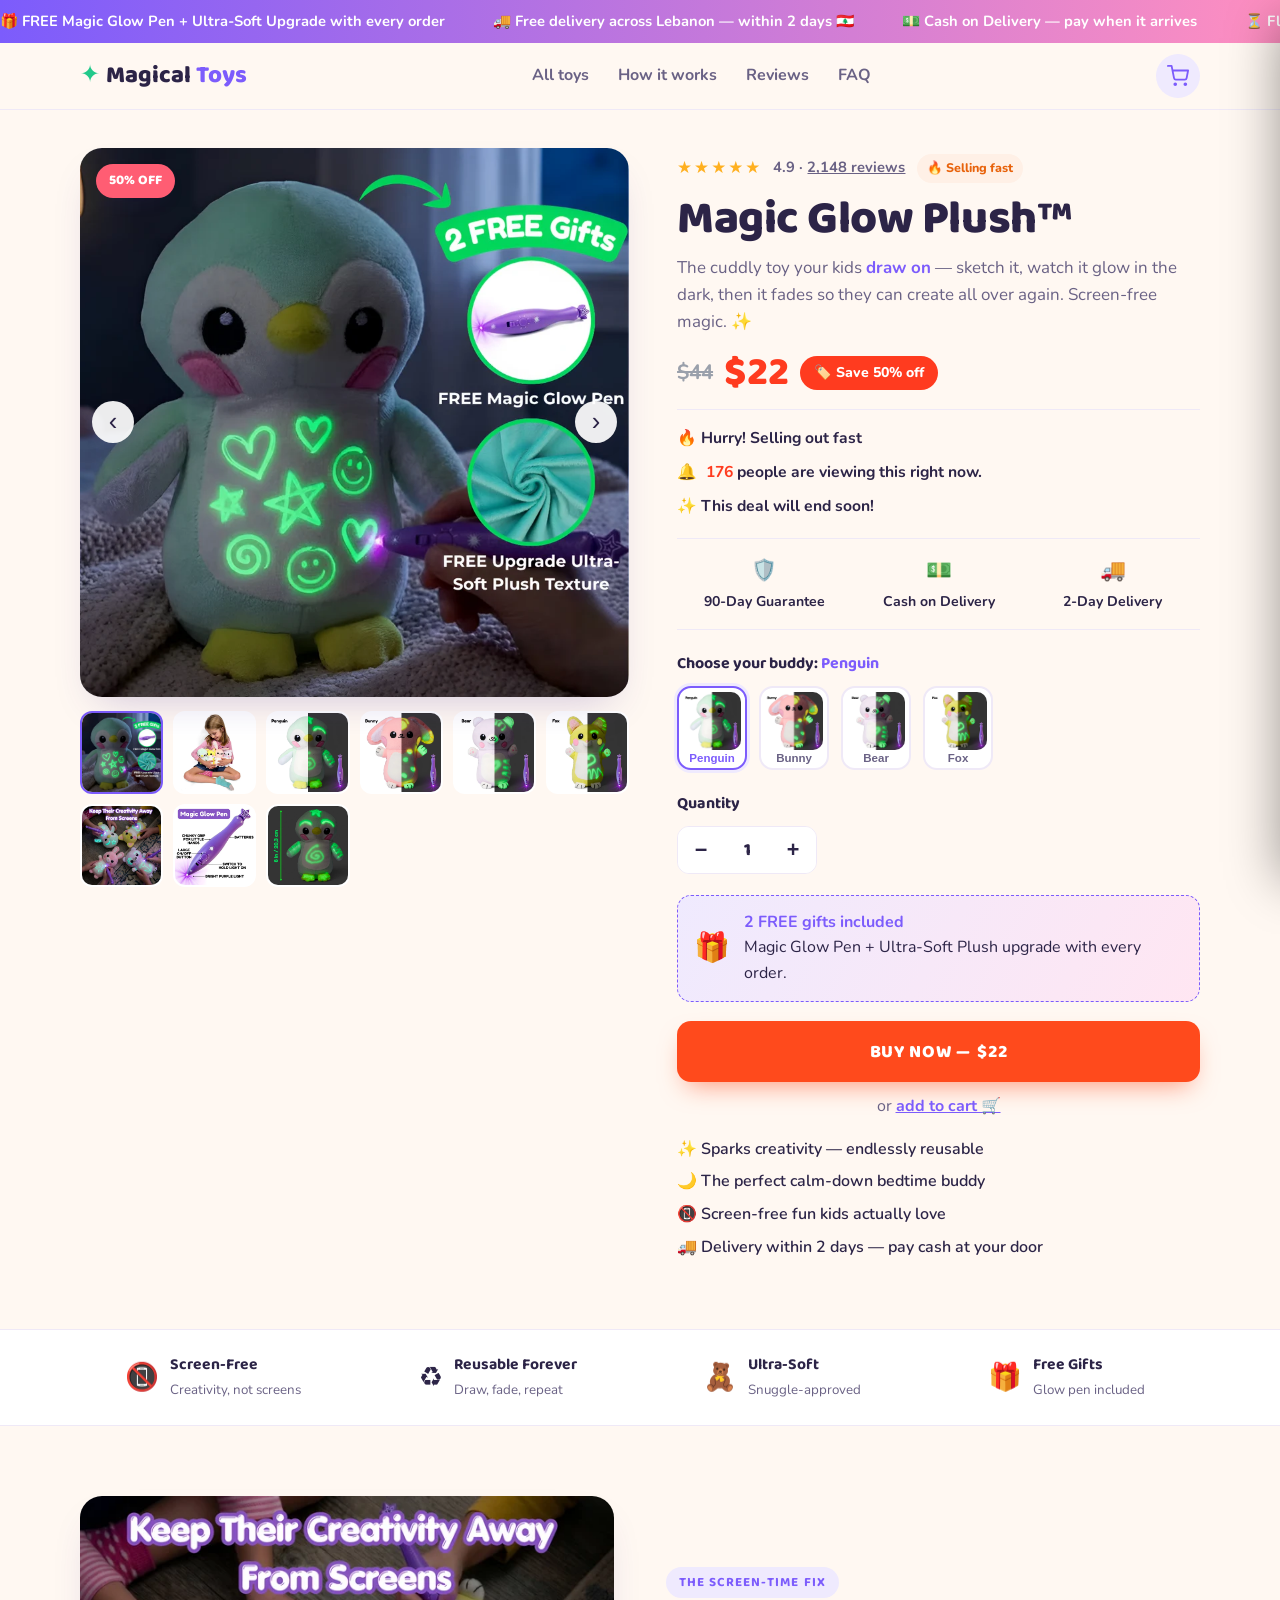
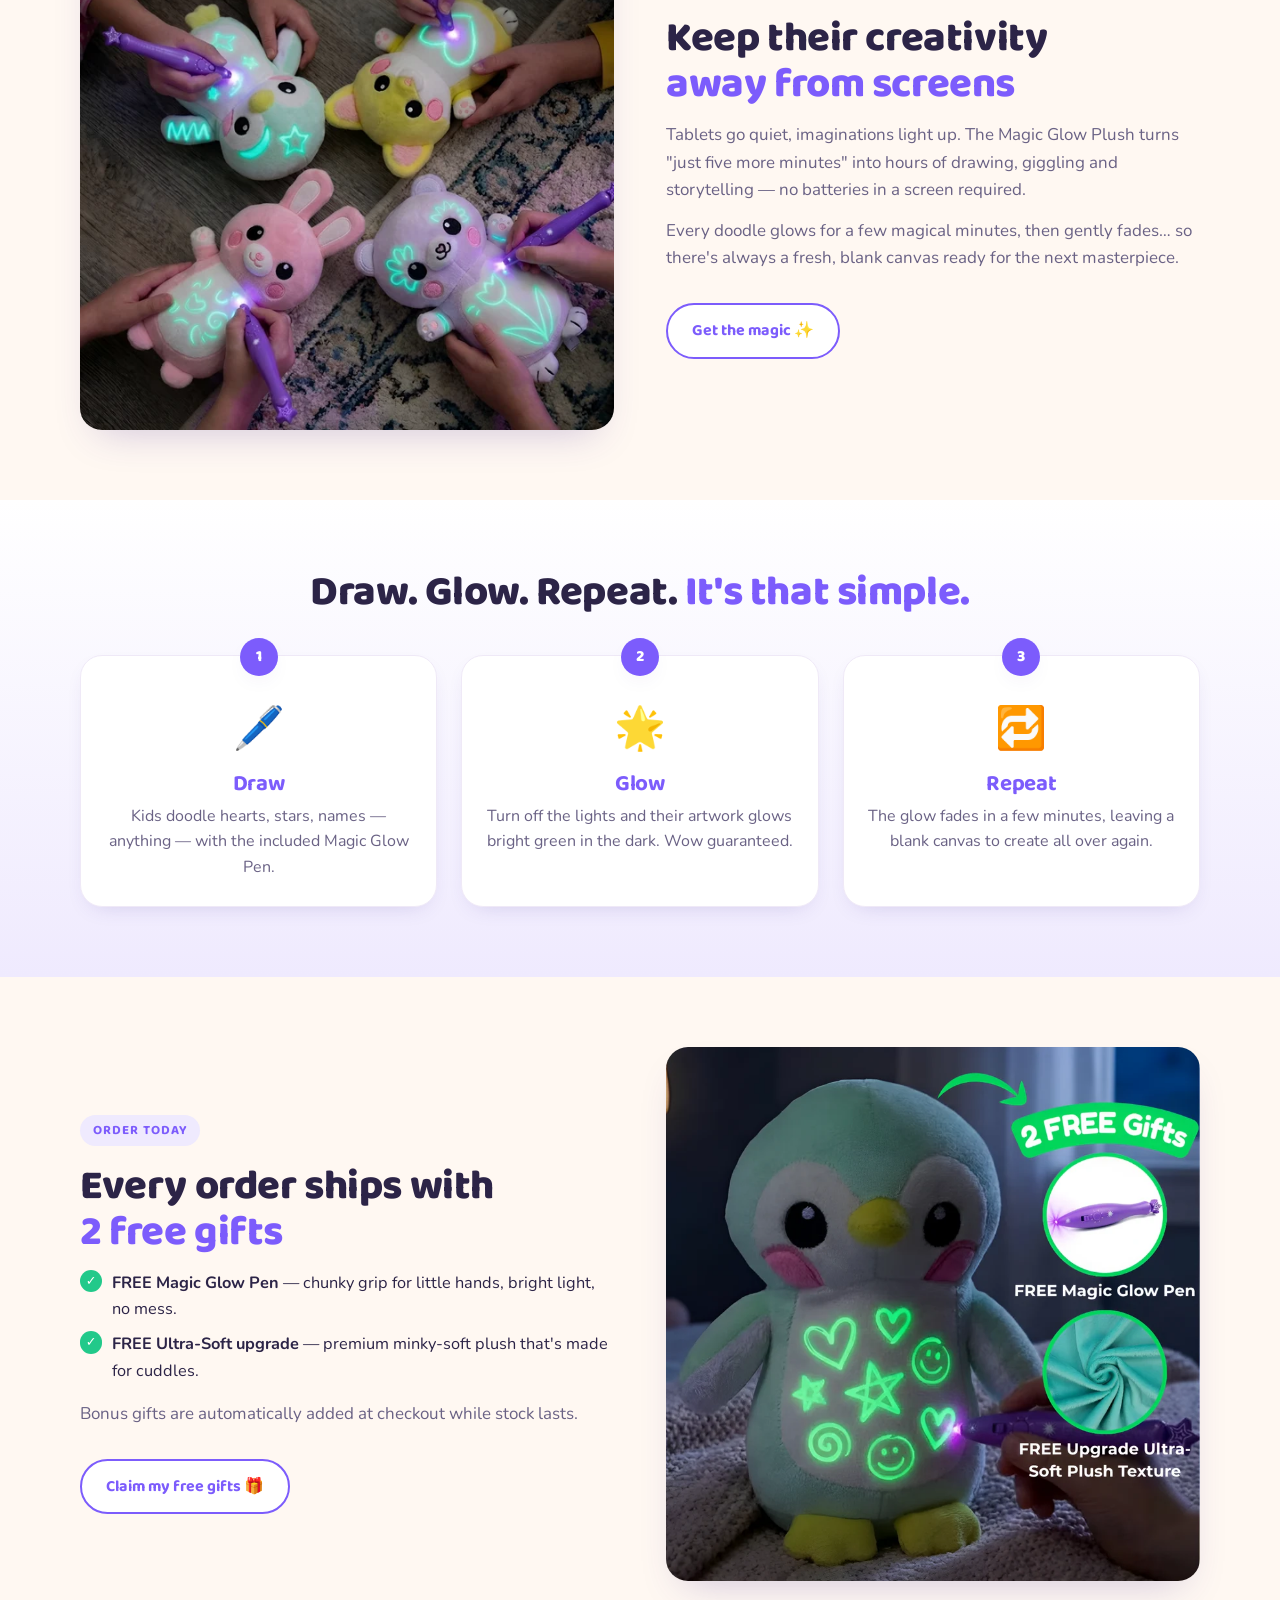
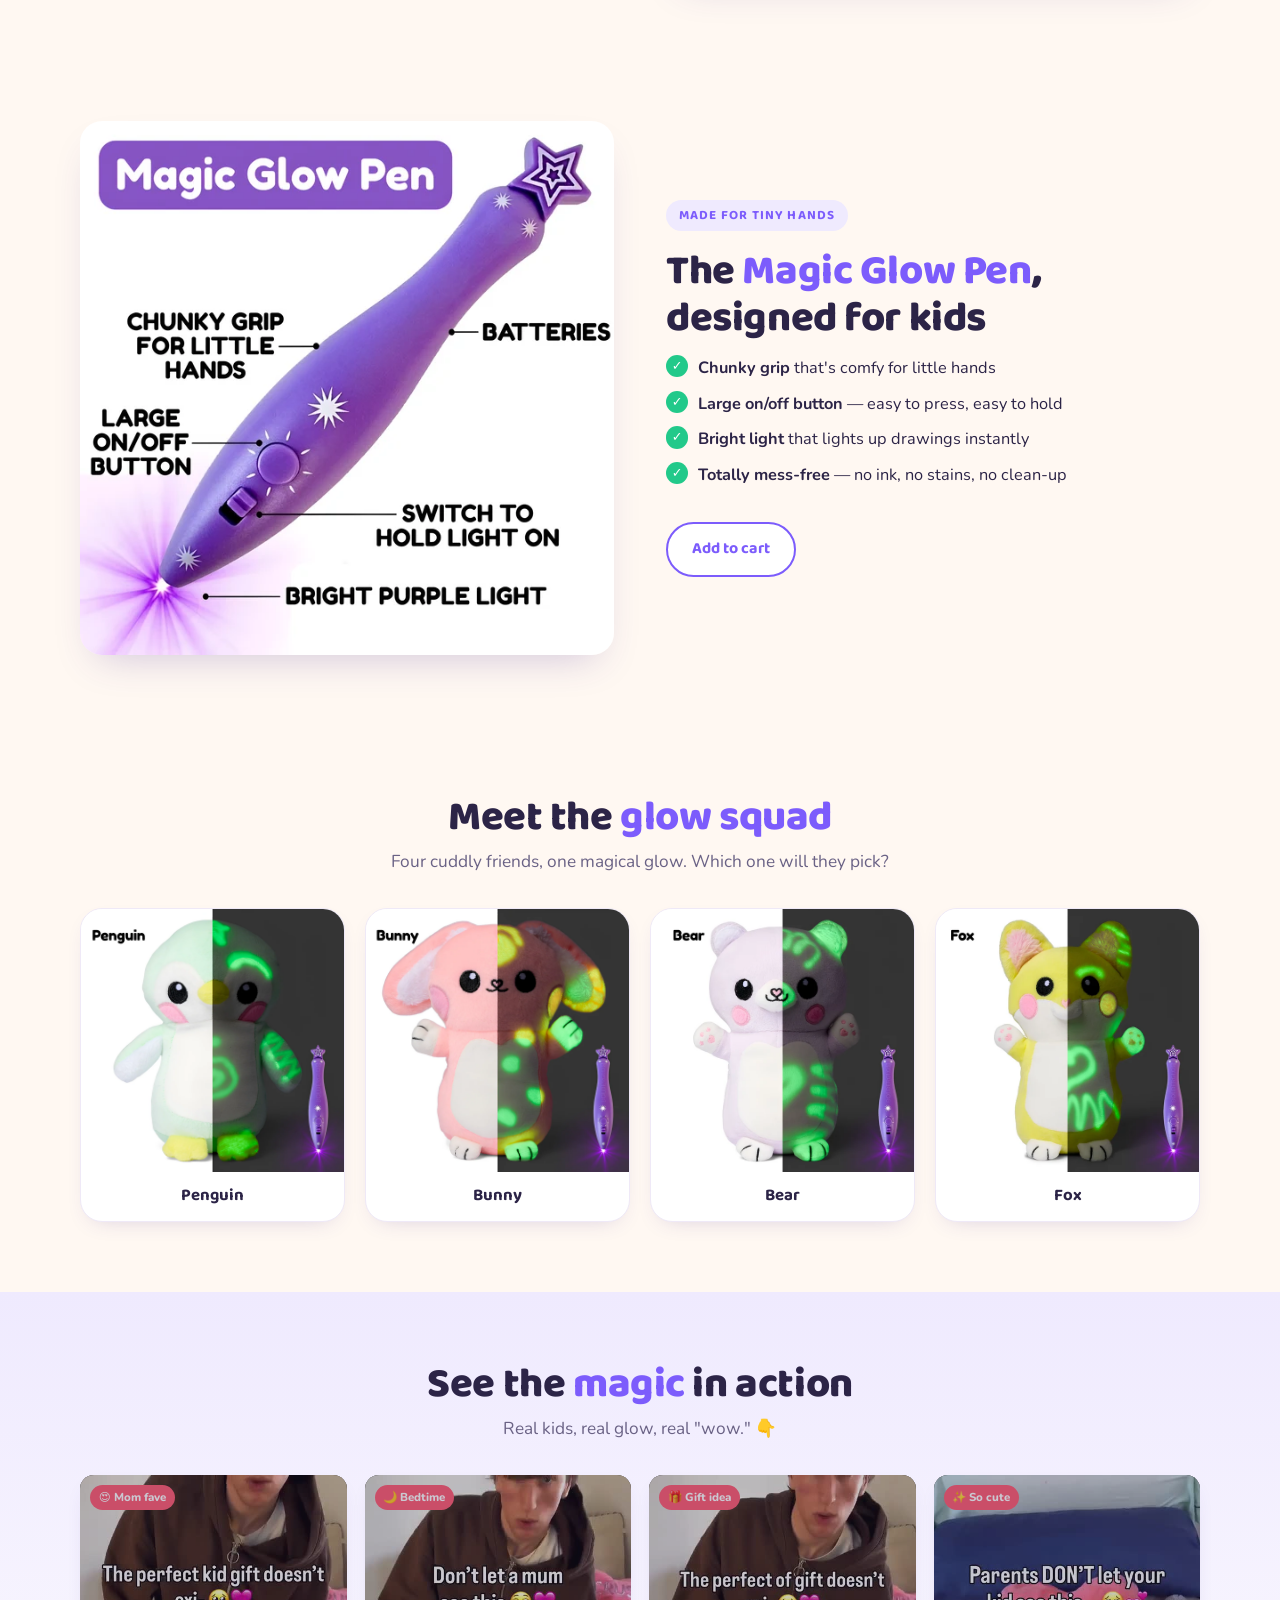
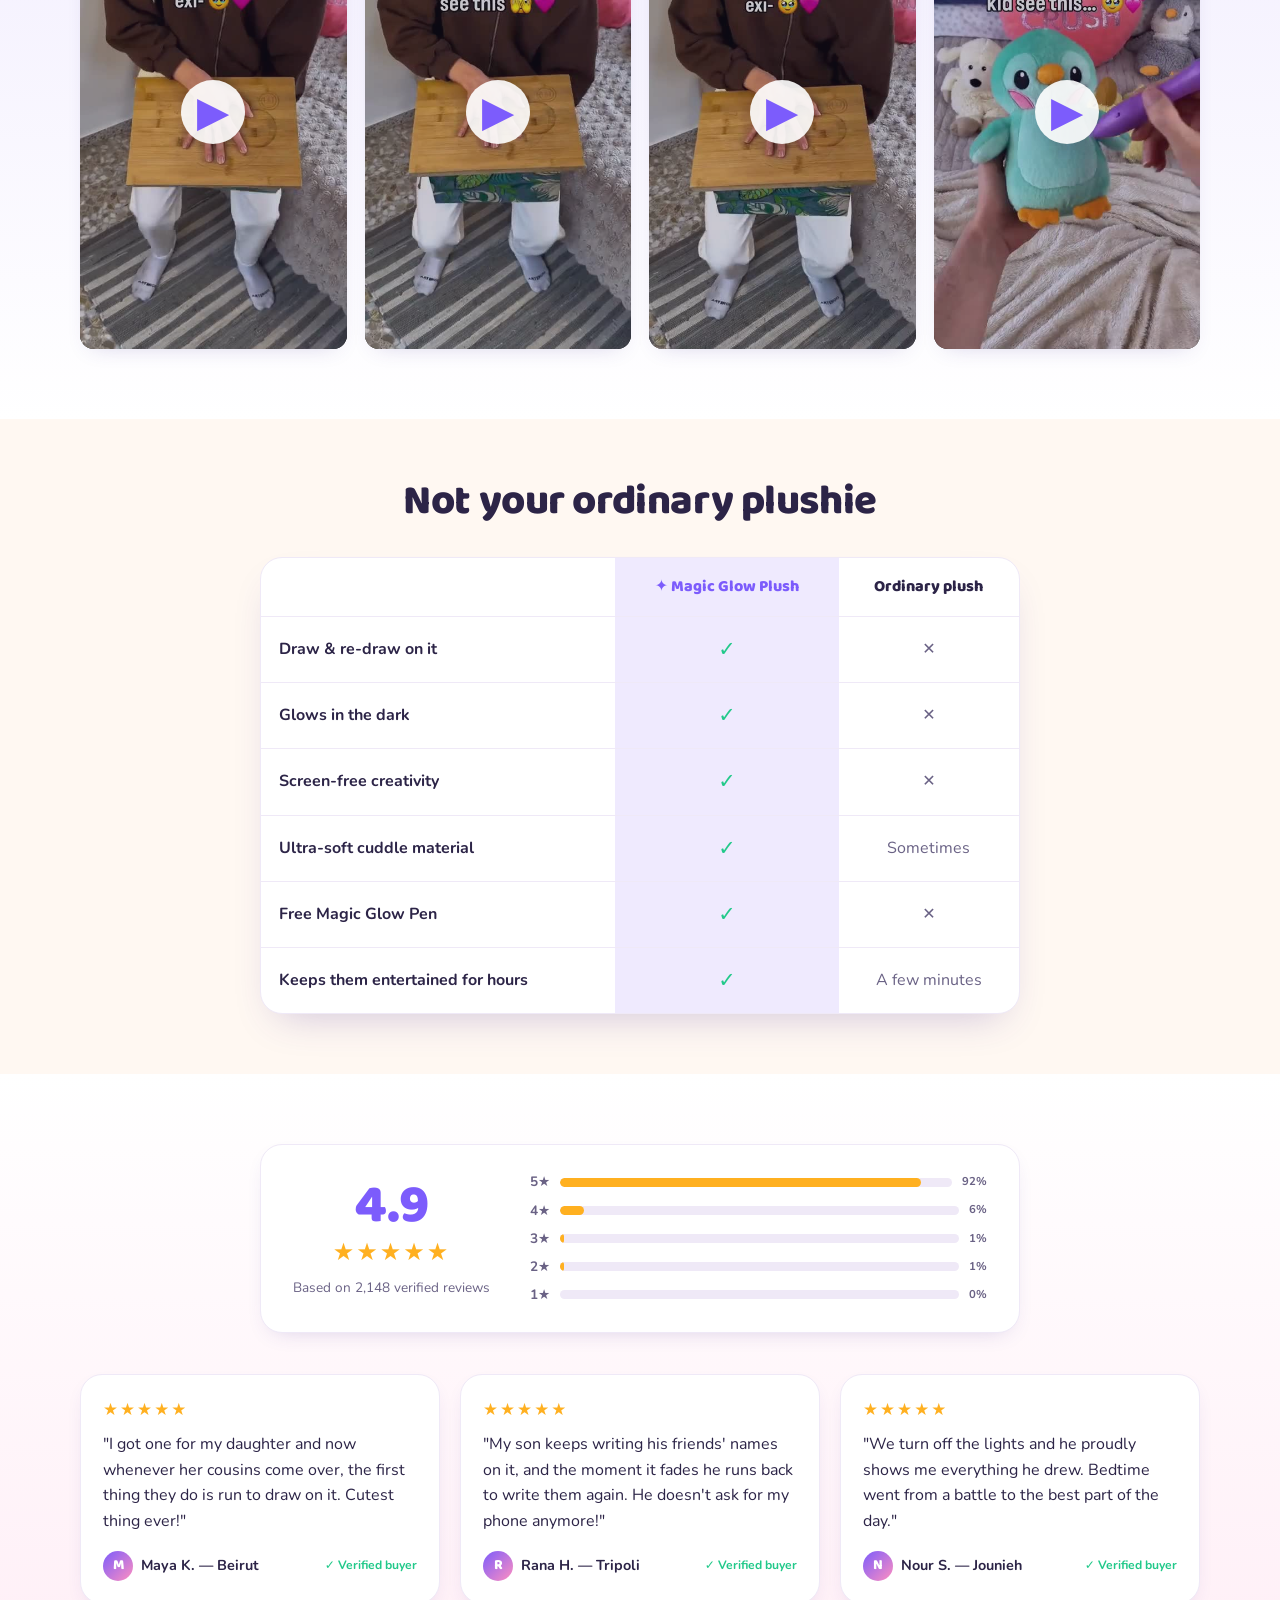
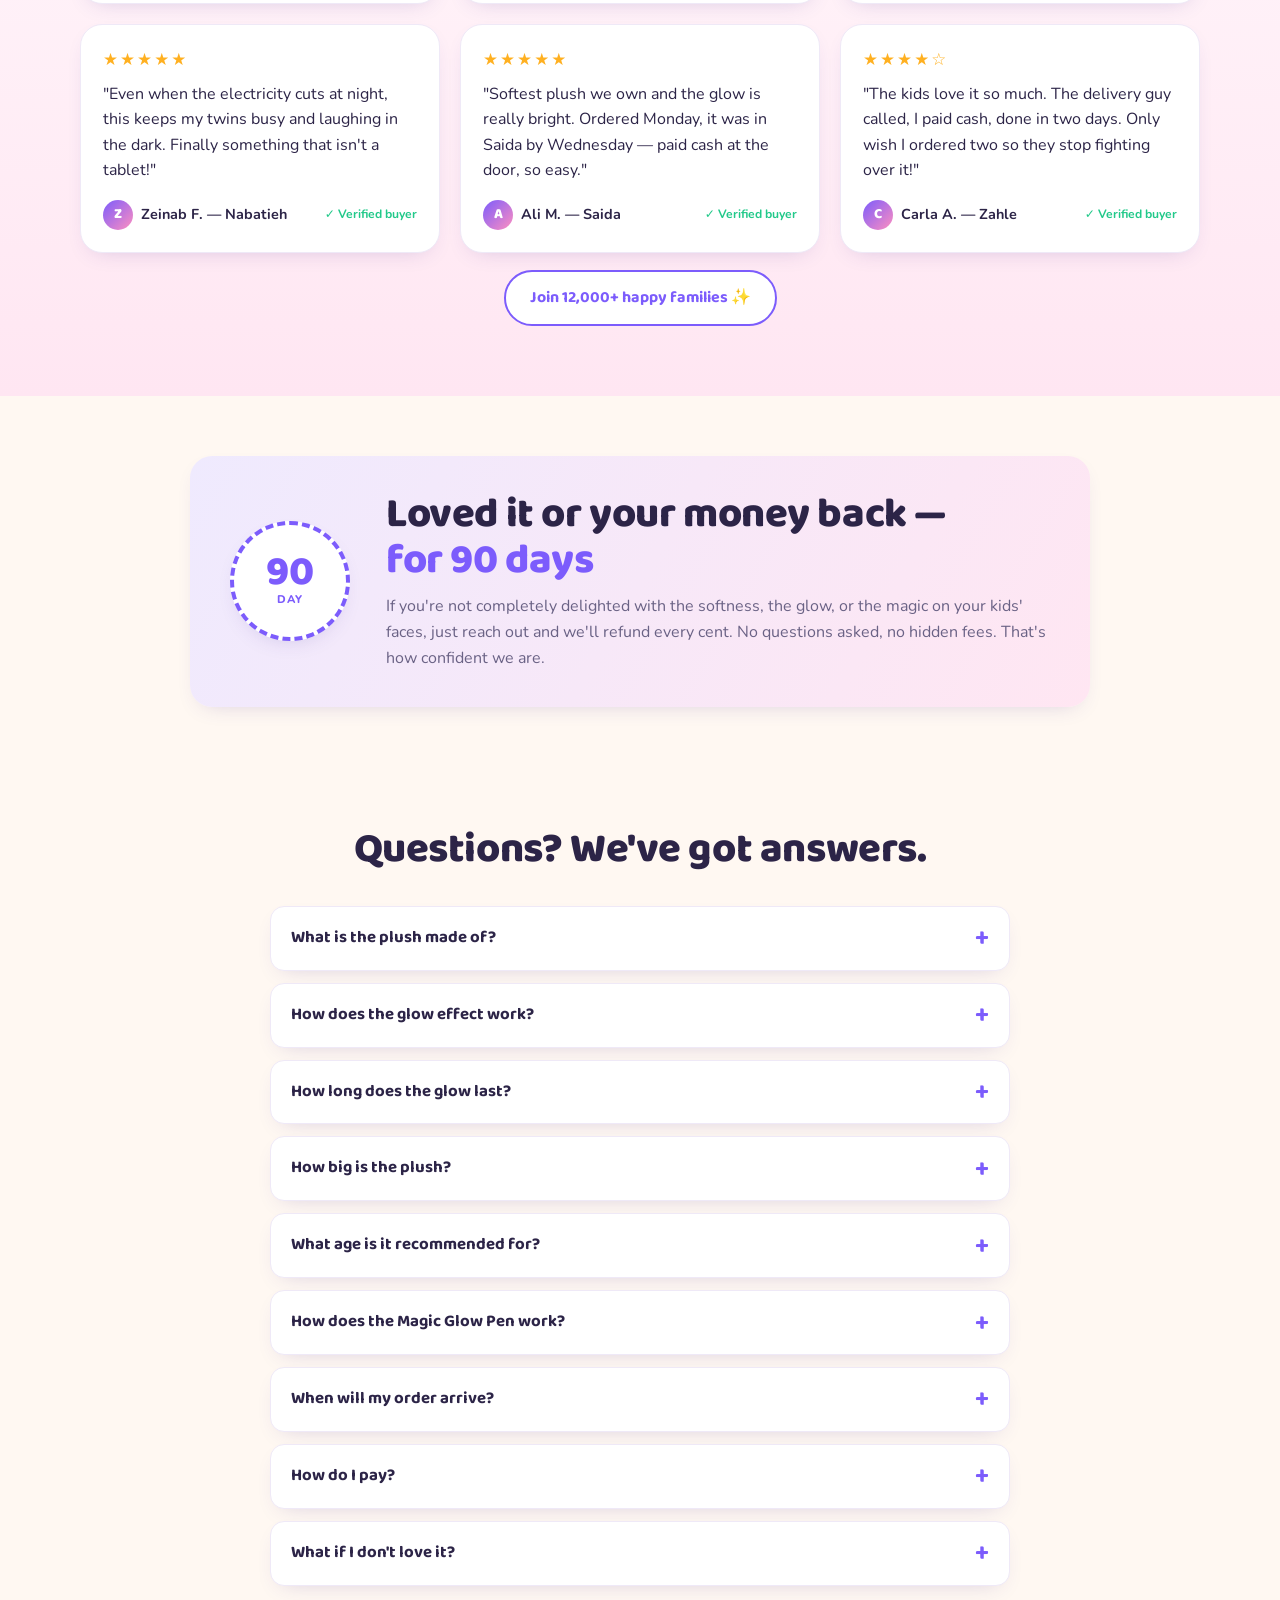
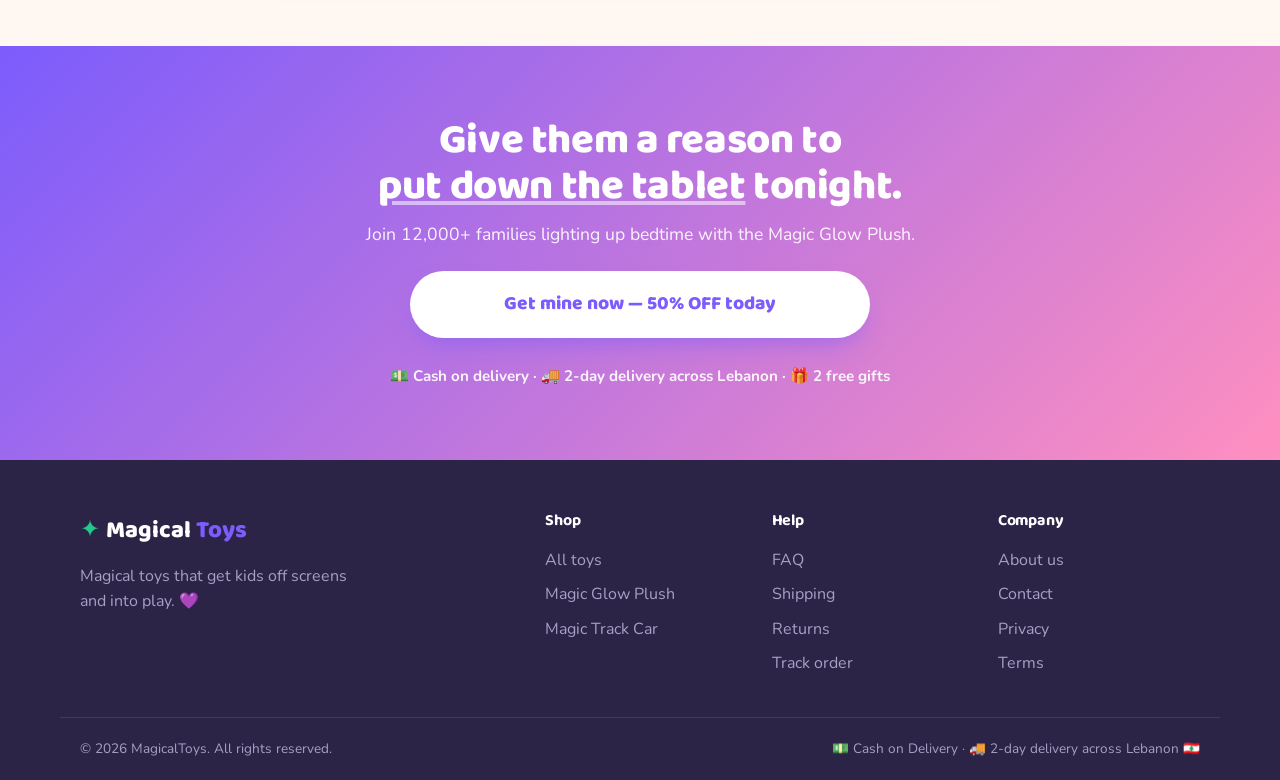
==== commit b6d988e0: "Install Meta Pixel base code inline in <head> of every page Replaces the pixel.js loader with Meta's" ====
--- a/glow-plush.html
+++ b/glow-plush.html
@@ -23,8 +23,22 @@
     gtag('config', 'G-8LR9YK1L20');
   </script>
 
-  <!-- Meta Pixel (set your ID in pixel.js) -->
-  <script src="pixel.js"></script>
+  <!-- Meta Pixel Code -->
+  <script>
+    !function(f,b,e,v,n,t,s)
+    {if(f.fbq)return;n=f.fbq=function(){n.callMethod?
+    n.callMethod.apply(n,arguments):n.queue.push(arguments)};
+    if(!f._fbq)f._fbq=n;n.push=n;n.loaded=!0;n.version='2.0';
+    n.queue=[];t=b.createElement(e);t.async=!0;
+    t.src=v;s=b.getElementsByTagName(e)[0];
+    s.parentNode.insertBefore(t,s)}(window, document,'script',
+    'https://connect.facebook.net/en_US/fbevents.js');
+    fbq('init', '1698271231394054');
+    fbq('track', 'PageView');
+  </script>
+  <noscript><img height="1" width="1" style="display:none"
+      src="https://www.facebook.com/tr?id=1698271231394054&ev=PageView&noscript=1" /></noscript>
+  <!-- End Meta Pixel Code -->
 
   <!-- Open Graph -->
   <meta property="og:title" content="Magic Glow Plush™ — Draw, Glow & Repeat" />
@@ -42,10 +56,6 @@
 </head>
 
 <body>
-
-  <!-- Meta Pixel noscript fallback -->
-  <noscript><img height="1" width="1" style="display:none"
-      src="https://www.facebook.com/tr?id=1698271231394054&ev=PageView&noscript=1" /></noscript>
 
   <!-- ===== Announcement bar ===== -->
   <div class="announce" id="announce">
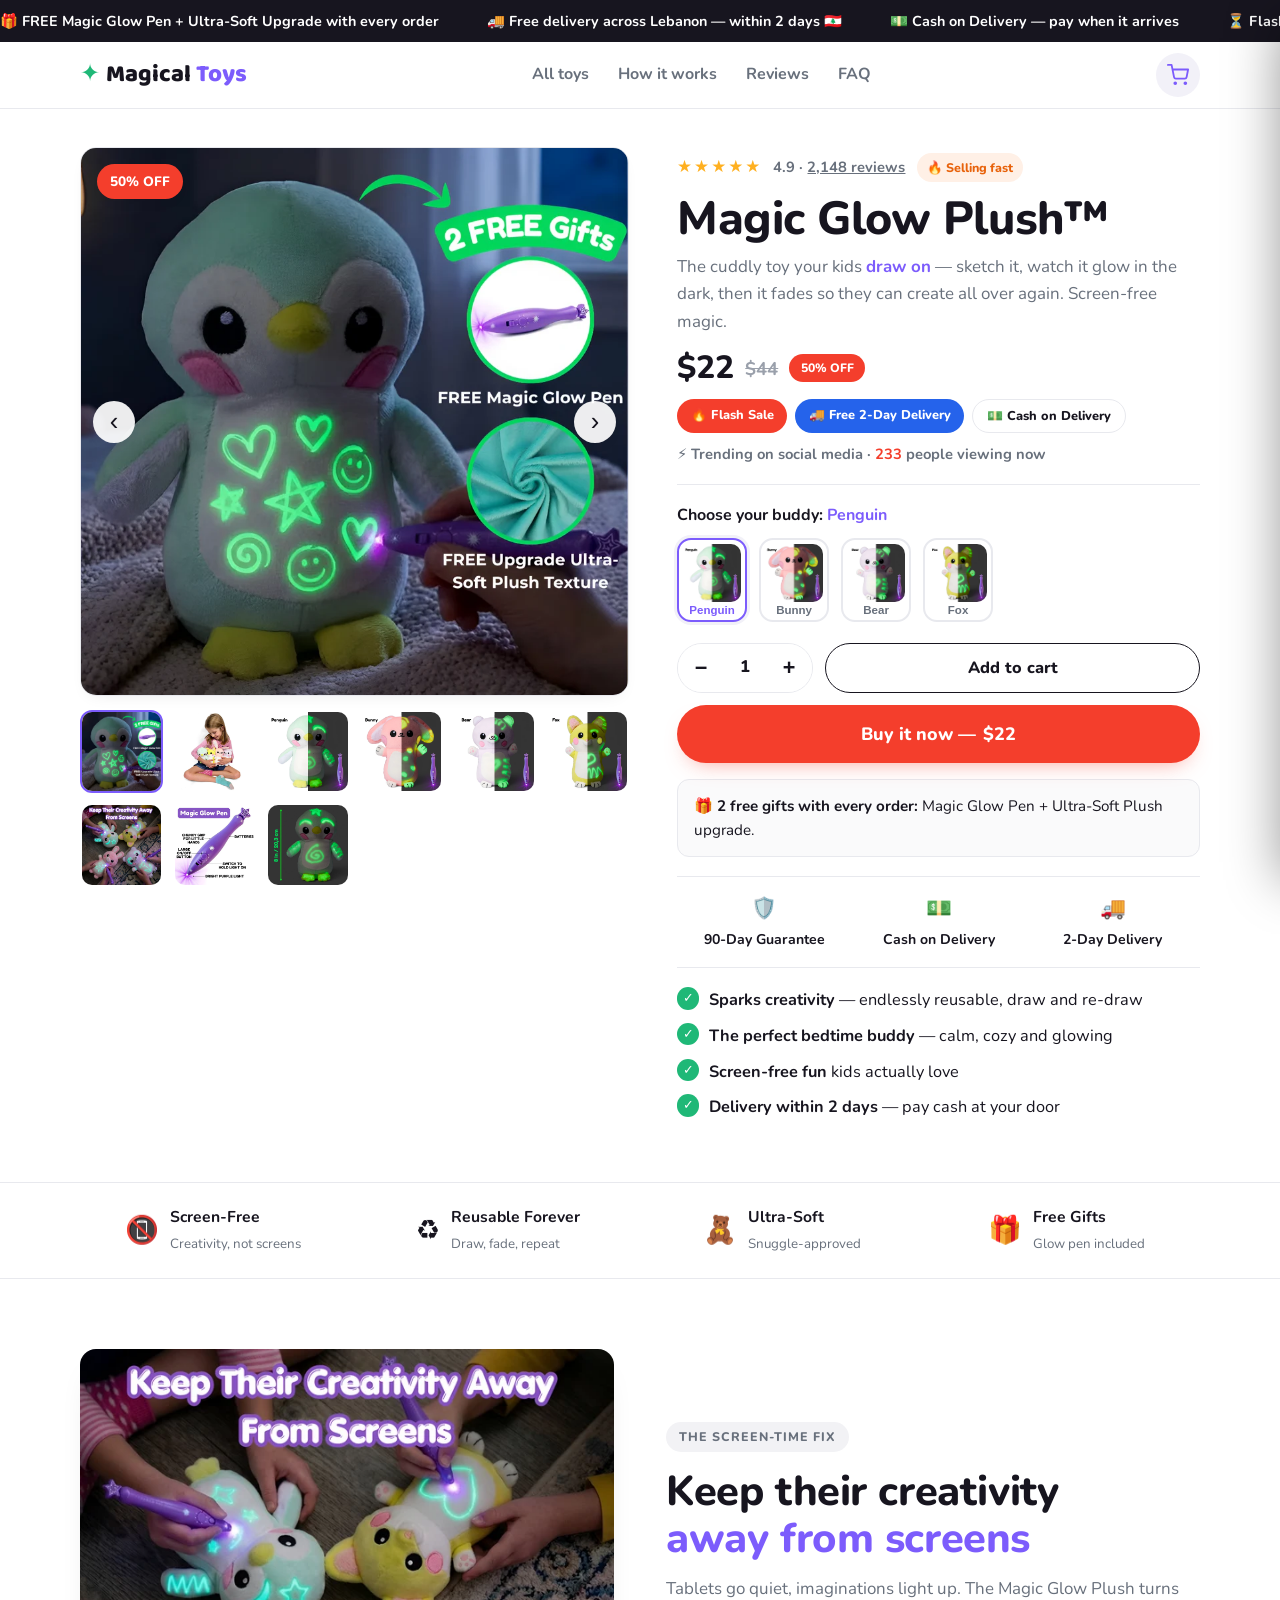
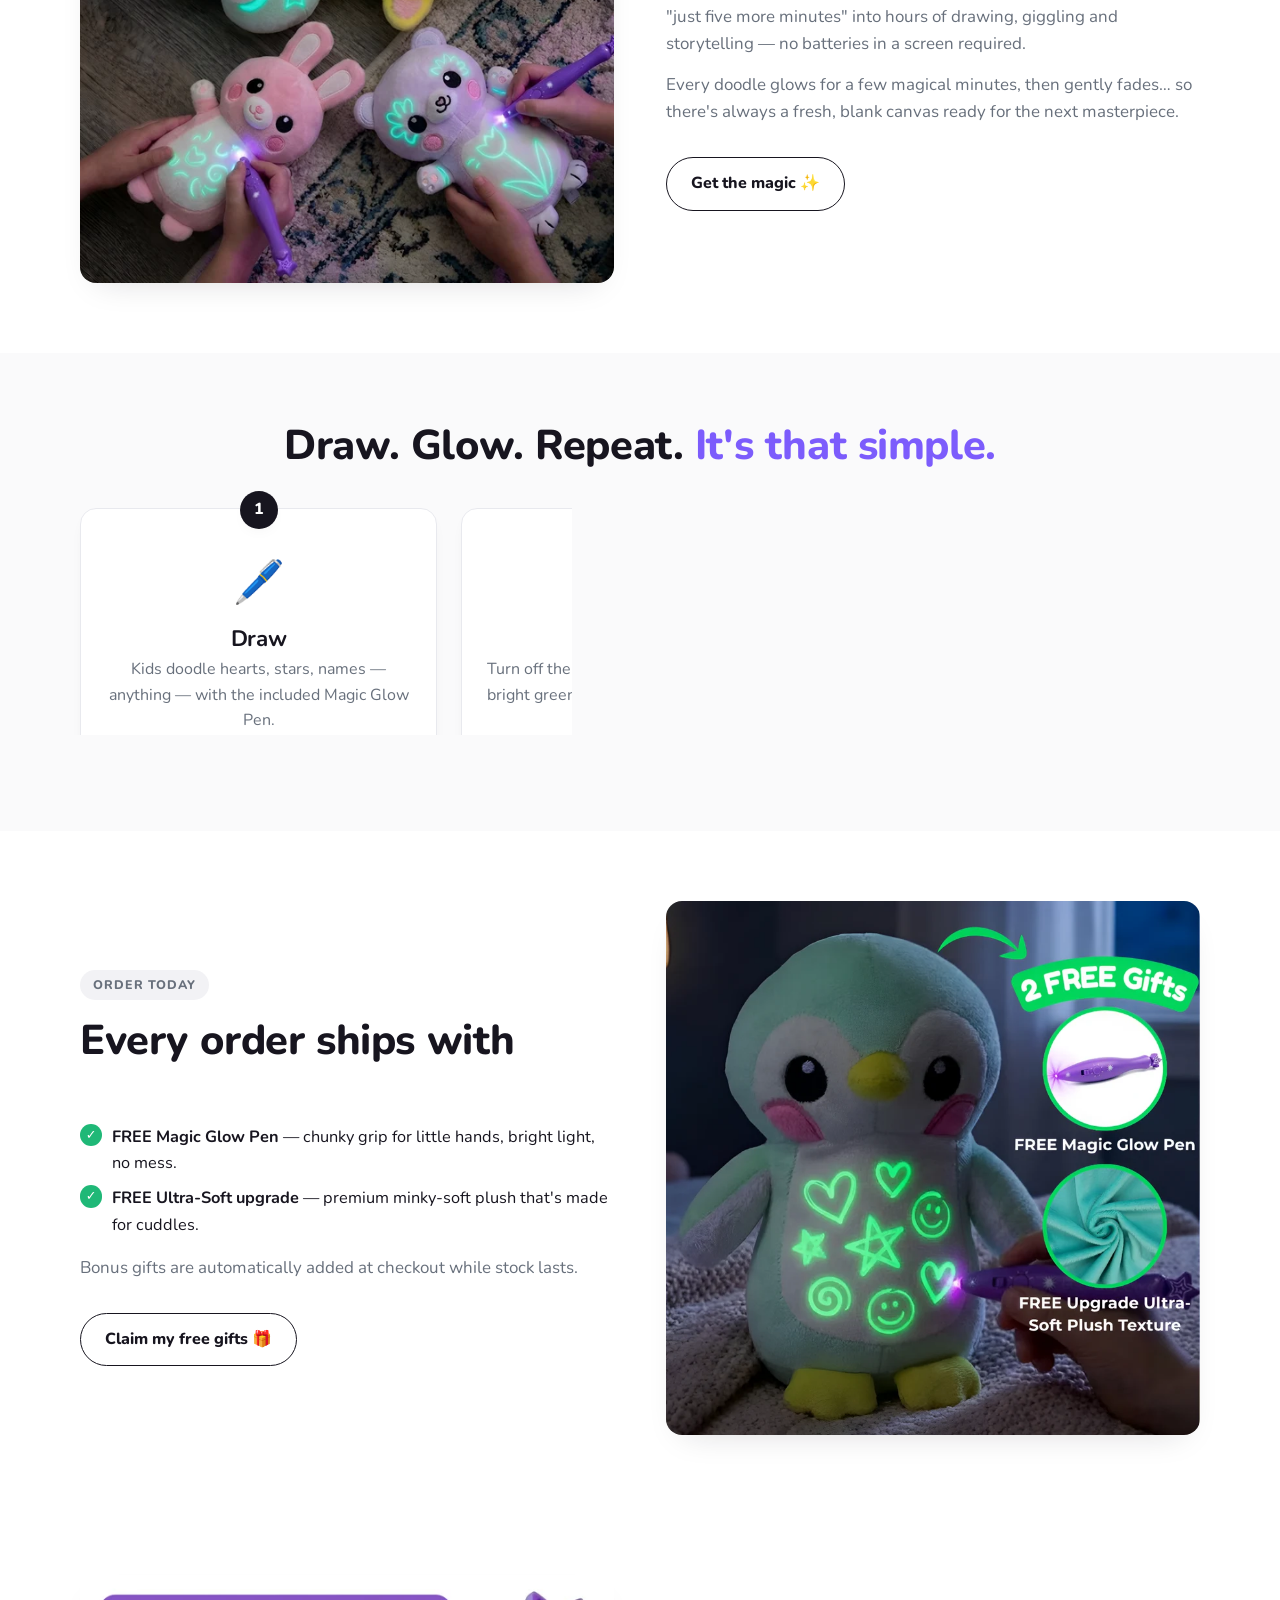
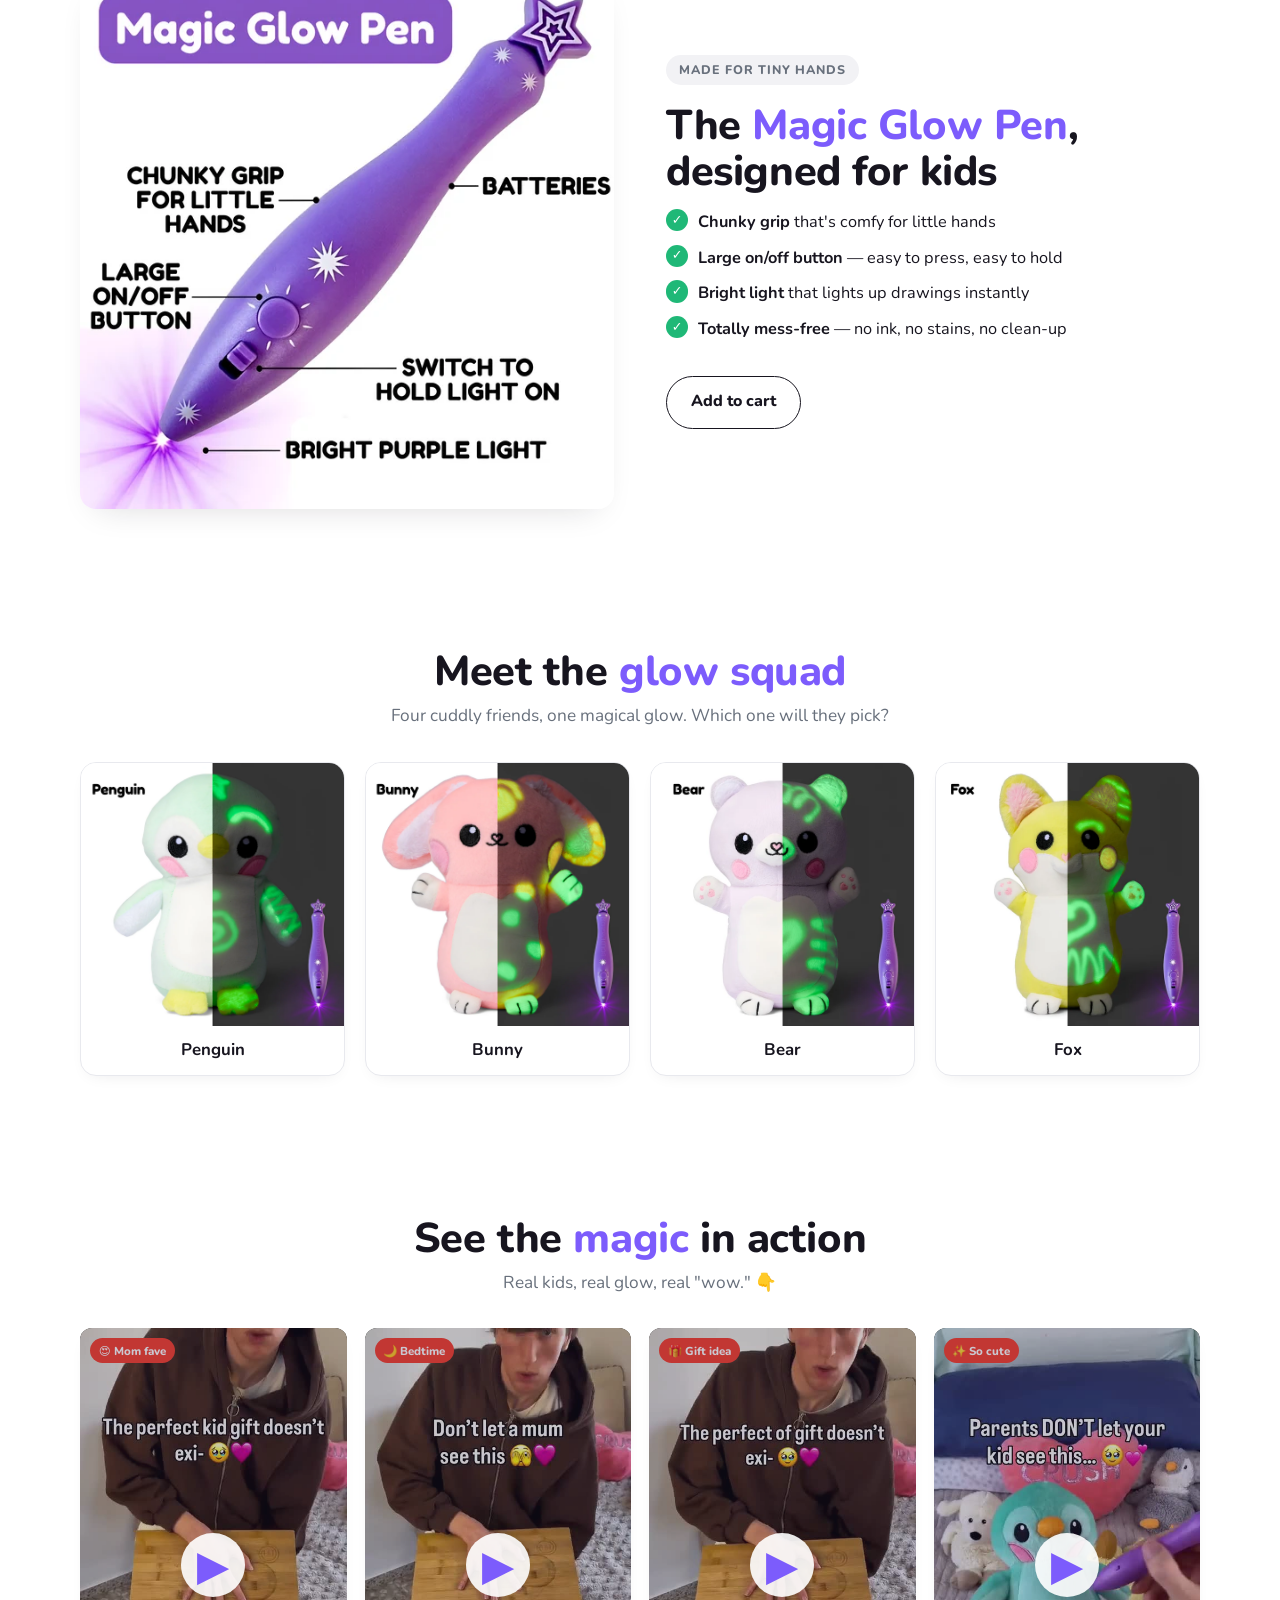
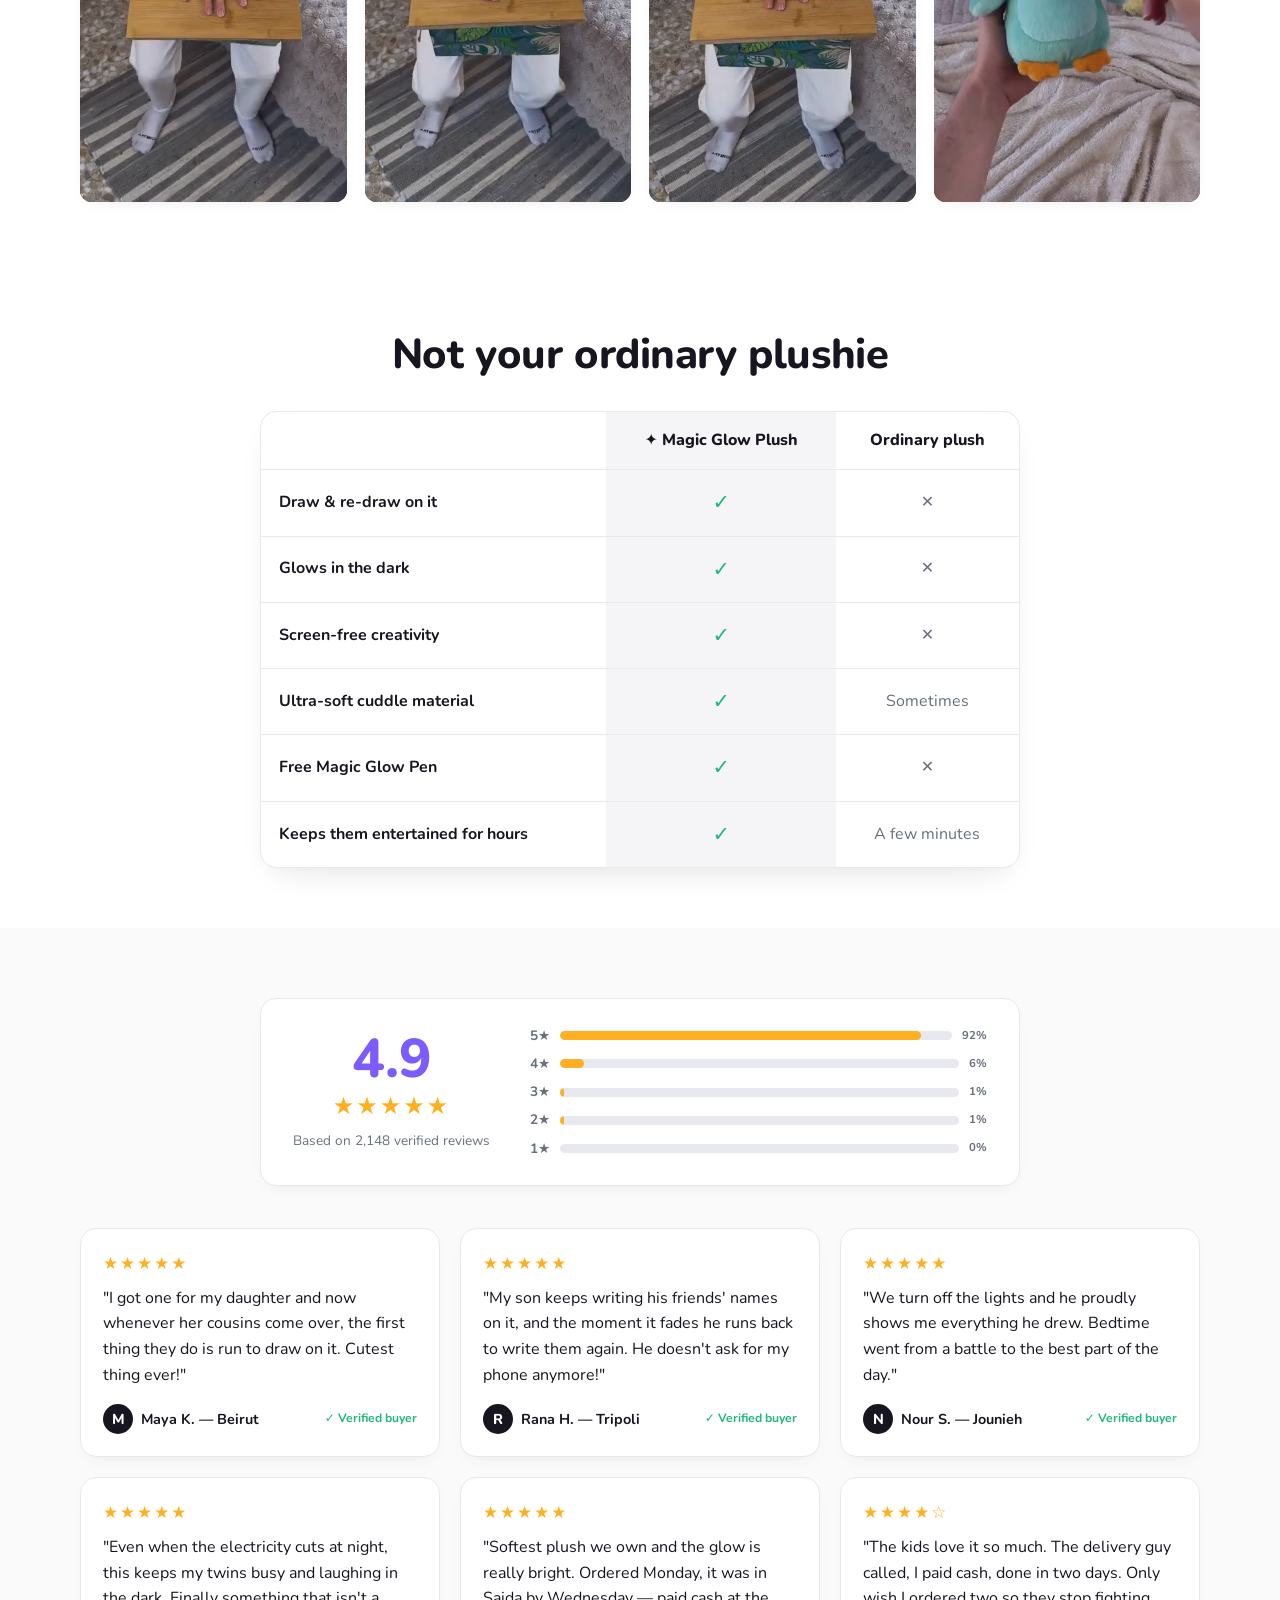
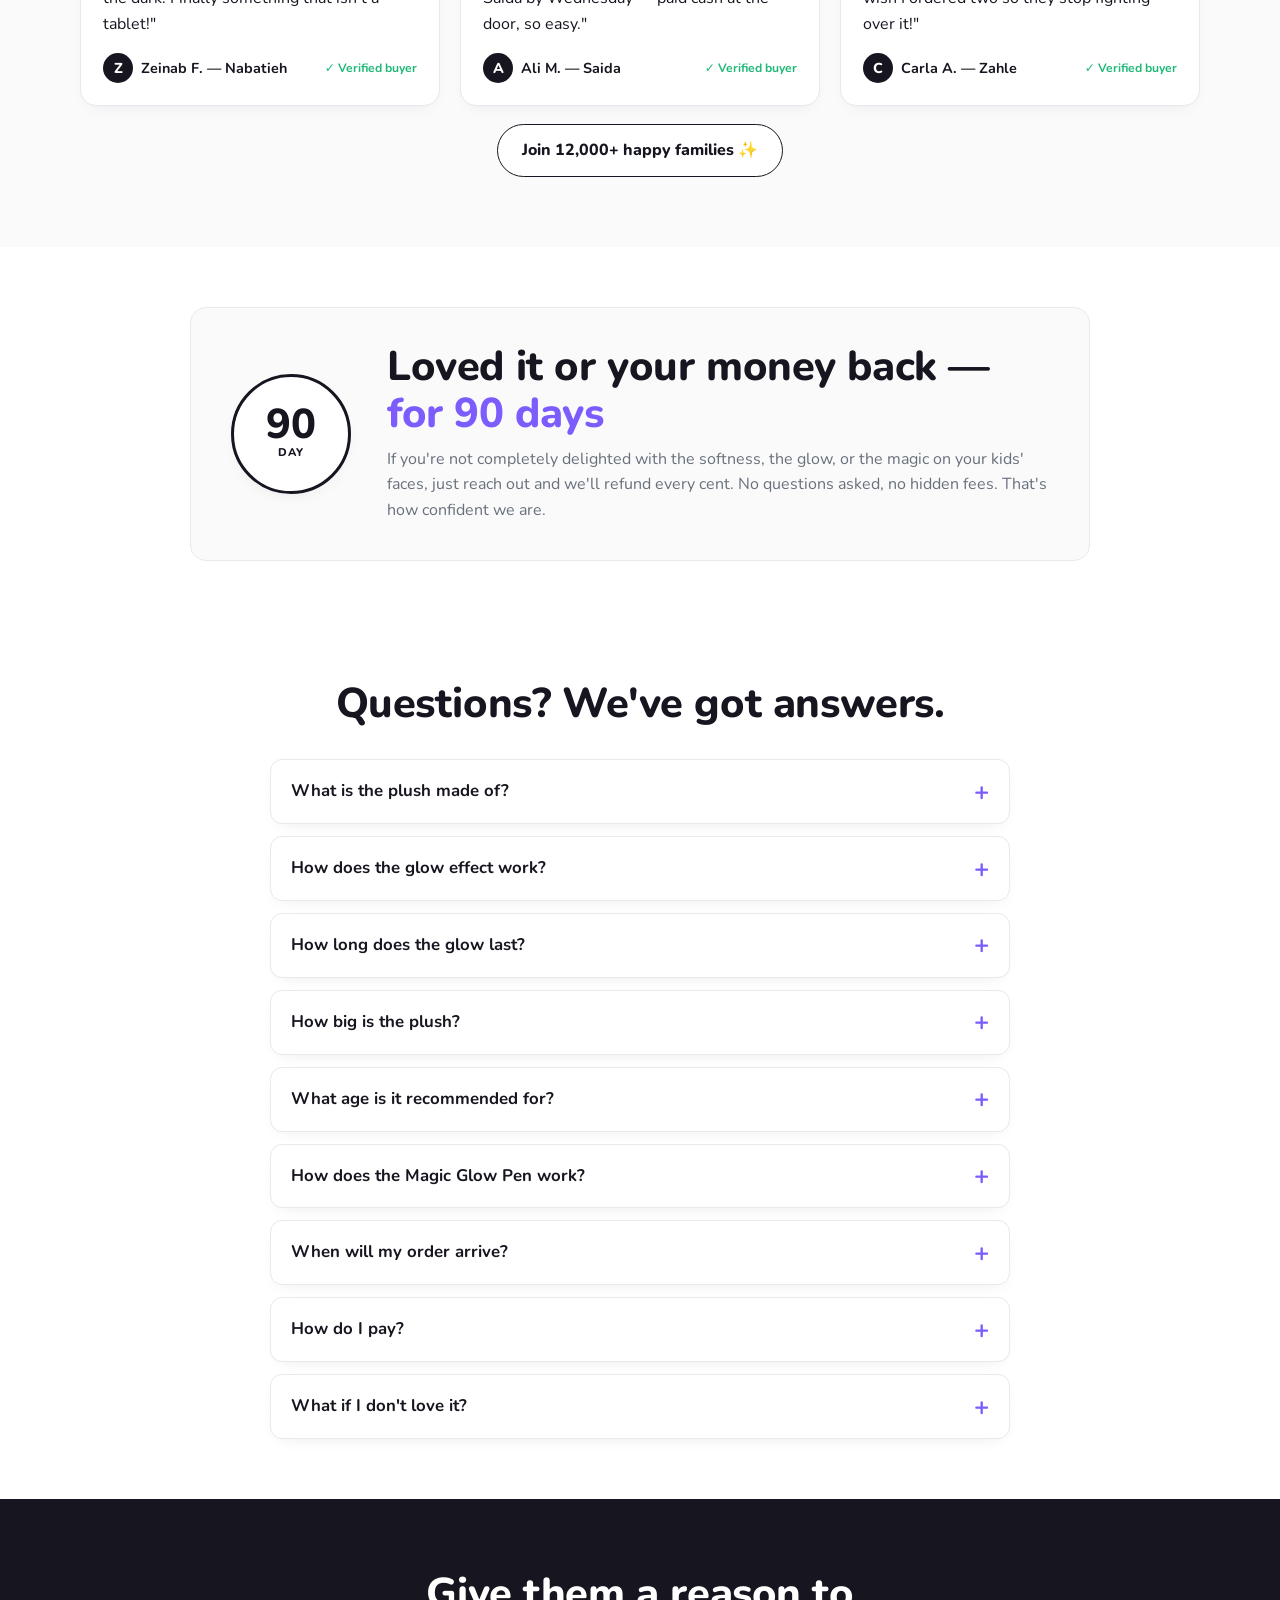
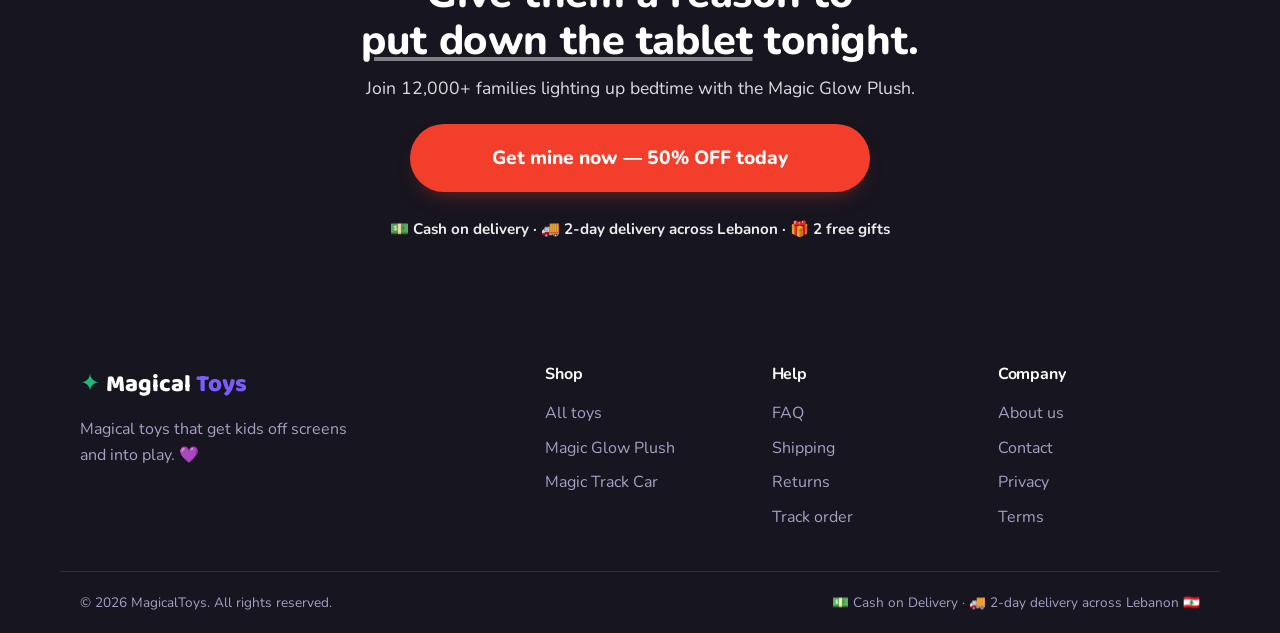
==== commit 9015c3d0: "Professional redesign: white base, single red CTA, cleaner buy box - Palette: white background, near" ====
--- a/glow-plush.html
+++ b/glow-plush.html
@@ -121,22 +121,43 @@
 
         <h1 class="p-title">Magic Glow Plush™</h1>
         <p class="p-sub">The cuddly toy your kids <em>draw on</em> — sketch it, watch it glow in the dark, then it fades
-          so they can create all over again. Screen-free magic. ✨</p>
+          so they can create all over again. Screen-free magic.</p>
 
         <div class="price-row2">
+          <span class="price-now2">$22</span>
           <span class="price-was2">$44</span>
-          <span class="price-now2">$22</span>
-          <span class="save-pill">🏷️ Save 50% off</span>
-        </div>
+          <span class="save-pill">50% OFF</span>
+        </div>
+
+        <div class="promo-pills">
+          <span class="pill pill-red">🔥 Flash Sale</span>
+          <span class="pill pill-blue">🚚 Free 2-Day Delivery</span>
+          <span class="pill pill-gray">💵 Cash on Delivery</span>
+        </div>
+        <p class="trending">⚡ Trending on social media · <strong class="u-num" id="viewersNow">214</strong> people
+          viewing now</p>
 
         <hr class="bb-div" />
 
-        <ul class="urgency">
-          <li>🔥 Hurry! Selling out fast</li>
-          <li>🔔 <span><strong class="u-num" id="viewersNow">214</strong> people are viewing this right now.</span>
-          </li>
-          <li>✨ This deal will end soon!</li>
-        </ul>
+        <!-- Variant -->
+        <div class="option-block">
+          <div class="option-label">Choose your buddy: <strong id="variantName">Penguin</strong></div>
+          <div class="swatches" id="swatches"><!-- injected by JS --></div>
+        </div>
+
+        <!-- Quantity + Add to cart -->
+        <div class="buy-controls">
+          <div class="qty-row">
+            <button type="button" id="qtyMinus" aria-label="Decrease quantity">−</button>
+            <span class="qty-val" id="qtyValue">1</span>
+            <button type="button" id="qtyPlus" aria-label="Increase quantity">+</button>
+          </div>
+          <button class="btn-outline" id="buyInstant">Add to cart</button>
+        </div>
+        <button class="btn-buy btn-buynow" id="buyNow">Buy it now — <span id="ctaPrice">$22</span></button>
+
+        <p class="gift-note">🎁 <strong>2 free gifts with every order:</strong> Magic Glow Pen + Ultra-Soft Plush
+          upgrade.</p>
 
         <div class="trust-row">
           <div><span>🛡️</span>90-Day Guarantee</div>
@@ -144,42 +165,12 @@
           <div><span>🚚</span>2-Day Delivery</div>
         </div>
 
-        <!-- Variant -->
-        <div class="option-block">
-          <div class="option-label">Choose your buddy: <strong id="variantName">Penguin</strong></div>
-          <div class="swatches" id="swatches"><!-- injected by JS --></div>
-        </div>
-
-        <!-- Quantity -->
-        <div class="option-block">
-          <div class="option-label">Quantity</div>
-          <div class="qty-row">
-            <button type="button" id="qtyMinus" aria-label="Decrease quantity">−</button>
-            <span class="qty-val" id="qtyValue">1</span>
-            <button type="button" id="qtyPlus" aria-label="Increase quantity">+</button>
-          </div>
-        </div>
-
-        <!-- Free gift callout -->
-        <div class="gift-callout">
-          <span class="gift-emoji">🎁</span>
-          <div><strong>2 FREE gifts included</strong><br />Magic Glow Pen + Ultra-Soft Plush upgrade with every order.
-          </div>
-        </div>
-
-        <!-- CTA -->
-        <button class="btn-buy btn-buynow" id="buyNow">Buy Now — <span id="ctaPrice">$22</span></button>
-        <p class="cta-sub">or <button class="linkish" id="buyInstant">add to cart 🛒</button></p>
-
-        <!-- Stock bar -->
-
-
         <!-- Benefits -->
-        <ul class="mini-benefits">
-          <li>✨ Sparks creativity — endlessly reusable</li>
-          <li>🌙 The perfect calm-down bedtime buddy</li>
-          <li>📵 Screen-free fun kids actually love</li>
-          <li>🚚 Delivery within 2 days — pay cash at your door</li>
+        <ul class="check-list benefits-list">
+          <li><strong>Sparks creativity</strong> — endlessly reusable, draw and re-draw</li>
+          <li><strong>The perfect bedtime buddy</strong> — calm, cozy and glowing</li>
+          <li><strong>Screen-free fun</strong> kids actually love</li>
+          <li><strong>Delivery within 2 days</strong> — pay cash at your door</li>
         </ul>
 
       </div>
--- a/styles.css
+++ b/styles.css
@@ -6,24 +6,26 @@
 :root{
   --violet:#7c5cfc;
   --violet-dark:#6842f0;
-  --violet-soft:#efeafe;
-  --mint:#22c98a;
+  --violet-soft:#f2f1f8;
+  --mint:#1fb877;
   --mint-glow:#39e79a;
   --pink:#ff8fc0;
-  --pink-soft:#ffe6f2;
-  --coral:#ff5d73;
+  --pink-soft:#fdeef4;
+  --coral:#f43e2c;
+  --cta:#f43e2c;
+  --cta-dark:#dd3120;
   --amber:#ffb020;
-  --ink:#2c2447;
-  --ink-soft:#6a6285;
-  --cream:#fff8f2;
+  --ink:#17151f;
+  --ink-soft:#68707c;
+  --cream:#ffffff;
   --card:#ffffff;
-  --line:#efe9f7;
-  --shadow:0 18px 40px -18px rgba(72,52,150,.28);
-  --shadow-sm:0 8px 22px -12px rgba(72,52,150,.25);
-  --radius:22px;
-  --radius-sm:14px;
+  --line:#e8e9ee;
+  --shadow:0 14px 32px -18px rgba(23,21,31,.18);
+  --shadow-sm:0 6px 18px -10px rgba(23,21,31,.12);
+  --radius:16px;
+  --radius-sm:12px;
   --wrap:1160px;
-  --font-head:"Baloo 2", system-ui, sans-serif;
+  --font-head:"Nunito", system-ui, sans-serif;
   --font-body:"Nunito", system-ui, sans-serif;
 }
 
@@ -46,42 +48,42 @@
 .wrap-narrow{max-width:780px;margin:0 auto;padding:0 20px}
 .center{text-align:center}
 .sub{color:var(--ink-soft);font-size:1.08rem;margin:.4rem auto 2rem;max-width:620px}
-.eyebrow{display:inline-block;font-family:var(--font-head);font-weight:700;font-size:.82rem;letter-spacing:.08em;text-transform:uppercase;color:var(--violet);background:var(--violet-soft);padding:.32rem .8rem;border-radius:999px;margin-bottom:.9rem}
+.eyebrow{display:inline-block;font-family:var(--font-head);font-weight:800;font-size:.78rem;letter-spacing:.08em;text-transform:uppercase;color:var(--ink-soft);background:#f2f2f5;padding:.32rem .8rem;border-radius:999px;margin-bottom:.9rem}
 
 /* ---------- Buttons ---------- */
 .btn-buy{
   display:inline-flex;align-items:center;justify-content:center;gap:.4rem;
   width:100%;border:none;cursor:pointer;
   font-family:var(--font-head);font-weight:800;font-size:1.12rem;color:#fff;
-  background:linear-gradient(135deg,var(--violet),var(--pink));
+  background:var(--cta);
   padding:1.05rem 1.4rem;border-radius:999px;
-  box-shadow:0 12px 26px -10px rgba(124,92,252,.7);
-  transition:transform .15s ease, box-shadow .15s ease, filter .15s ease;
-}
-.btn-buy:hover{transform:translateY(-2px);box-shadow:0 18px 32px -10px rgba(124,92,252,.75);filter:saturate(1.08)}
+  box-shadow:0 10px 22px -12px rgba(244,62,44,.55);
+  transition:transform .15s ease, box-shadow .15s ease, background .15s ease;
+}
+.btn-buy:hover{transform:translateY(-2px);background:var(--cta-dark);box-shadow:0 14px 26px -12px rgba(244,62,44,.6)}
 .btn-buy:active{transform:translateY(0)}
 .btn-buy-lg{max-width:460px;margin:1.4rem auto .6rem;font-size:1.2rem;padding:1.15rem 1.6rem}
 .btn-secondary{
   display:inline-flex;align-items:center;gap:.4rem;
-  font-family:var(--font-head);font-weight:700;
-  background:#fff;color:var(--violet);border:2px solid var(--violet);
+  font-family:var(--font-head);font-weight:800;
+  background:#fff;color:var(--ink);border:1.5px solid var(--ink);
   padding:.8rem 1.5rem;border-radius:999px;cursor:pointer;
   transition:transform .15s ease, background .15s ease, color .15s ease;
   margin-top:1.1rem;
 }
-.btn-secondary:hover{background:var(--violet);color:#fff;transform:translateY(-2px)}
+.btn-secondary:hover{background:var(--ink);color:#fff;transform:translateY(-2px)}
 .linkish{background:none;border:none;color:var(--violet);font-family:var(--font-body);font-weight:700;cursor:pointer;font-size:1rem;padding:0;text-decoration:underline}
 
 /* ---------- Announcement ---------- */
-.announce{background:linear-gradient(90deg,var(--violet),var(--pink));color:#fff;overflow:hidden;font-weight:700;font-size:.92rem}
+.announce{background:var(--ink);color:#fff;overflow:hidden;font-weight:700;font-size:.9rem}
 .announce-track{display:flex;gap:3rem;white-space:nowrap;padding:.6rem 0;width:max-content;animation:marq 26s linear infinite}
 .announce-track span{display:inline-block}
 @keyframes marq{from{transform:translateX(0)}to{transform:translateX(-50%)}}
 
 /* ---------- Header ---------- */
-.header{position:sticky;top:0;z-index:40;background:rgba(255,248,242,.9);backdrop-filter:blur(10px);border-bottom:1px solid var(--line)}
+.header{position:sticky;top:0;z-index:40;background:rgba(255,255,255,.92);backdrop-filter:blur(10px);border-bottom:1px solid var(--line)}
 .header-inner{display:flex;align-items:center;justify-content:space-between;height:66px}
-.logo{font-family:var(--font-head);font-weight:800;font-size:1.5rem;color:var(--ink);display:inline-flex;align-items:center;gap:.35rem}
+.logo{font-family:"Baloo 2",var(--font-head);font-weight:800;font-size:1.5rem;color:var(--ink);display:inline-flex;align-items:center;gap:.35rem}
 .logo-dot{color:var(--mint)}
 .logo-accent{color:var(--violet)}
 .nav{display:flex;gap:1.8rem;font-weight:700}
@@ -94,7 +96,7 @@
 /* ---------- Product ---------- */
 .product{display:grid;grid-template-columns:1.05fr 1fr;gap:48px;padding:38px 20px 20px}
 .gallery{position:sticky;top:82px;align-self:start}
-.gallery-main{position:relative;background:linear-gradient(160deg,#fff,var(--violet-soft));border-radius:var(--radius);overflow:hidden;box-shadow:var(--shadow);aspect-ratio:1/1}
+.gallery-main{position:relative;background:#f6f6f8;border-radius:var(--radius);overflow:hidden;box-shadow:var(--shadow-sm);border:1px solid var(--line);aspect-ratio:1/1}
 .gallery-main img{width:100%;height:100%;object-fit:cover}
 .badge-save{position:absolute;top:16px;left:16px;z-index:3;background:var(--coral);color:#fff;font-family:var(--font-head);font-weight:800;font-size:.85rem;padding:.4rem .8rem;border-radius:999px;box-shadow:var(--shadow-sm)}
 .gal-arrow{position:absolute;top:50%;transform:translateY(-50%);z-index:3;width:42px;height:42px;border-radius:50%;border:none;background:rgba(255,255,255,.92);color:var(--ink);font-size:1.6rem;line-height:1;cursor:pointer;box-shadow:var(--shadow-sm);display:grid;place-items:center;transition:background .15s,transform .15s}
@@ -194,12 +196,12 @@
 .fineprint{font-size:.9rem;color:var(--ink-soft)}
 
 /* ---------- Steps ---------- */
-.steps{background:linear-gradient(180deg,#fff,var(--violet-soft));padding:70px 0}
+.steps{background:#fafafb;padding:70px 0}
 .steps-grid{display:grid;grid-template-columns:repeat(3,1fr);gap:24px;margin-top:2.4rem}
 .step{position:relative;background:#fff;border-radius:var(--radius);padding:34px 24px 26px;text-align:center;box-shadow:var(--shadow-sm);border:1px solid var(--line)}
-.step-num{position:absolute;top:-18px;left:50%;transform:translateX(-50%);width:38px;height:38px;background:var(--violet);color:#fff;border-radius:50%;display:grid;place-items:center;font-family:var(--font-head);font-weight:800;box-shadow:var(--shadow-sm)}
+.step-num{position:absolute;top:-18px;left:50%;transform:translateX(-50%);width:38px;height:38px;background:var(--ink);color:#fff;border-radius:50%;display:grid;place-items:center;font-family:var(--font-head);font-weight:800;box-shadow:var(--shadow-sm)}
 .step-emoji{font-size:2.6rem;margin:.4rem 0 .6rem}
-.step h3{font-size:1.4rem;color:var(--violet)}
+.step h3{font-size:1.4rem;color:var(--ink)}
 .step p{color:var(--ink-soft);margin:.4rem 0 0}
 
 /* ---------- Variants showcase ---------- */
@@ -211,7 +213,7 @@
 .vcard-name{font-family:var(--font-head);font-weight:700;text-align:center;padding:.7rem;font-size:1.05rem}
 
 /* ---------- Videos ---------- */
-.videos{background:linear-gradient(180deg,var(--violet-soft),#fff);padding:70px 0}
+.videos{background:#fff;padding:70px 0}
 .video-grid{display:grid;grid-template-columns:repeat(4,1fr);gap:18px;margin-top:1.4rem}
 .vid{position:relative;border-radius:var(--radius-sm);overflow:hidden;box-shadow:var(--shadow-sm);background:#000;aspect-ratio:9/16}
 .video-grid.square{grid-template-columns:repeat(2,minmax(0,380px));justify-content:center}
@@ -228,14 +230,14 @@
 .compare th,.compare td{padding:16px 18px;text-align:center;border-bottom:1px solid var(--line)}
 .compare th{font-family:var(--font-head);font-weight:800}
 .compare td:first-child,.compare th:first-child{text-align:left;font-weight:700}
-.compare .col-us{background:var(--violet-soft);color:var(--violet)}
-.compare tbody td.col-us,.compare tbody tr td:nth-child(2){background:var(--violet-soft)}
+.compare .col-us{background:#f5f5f8;color:var(--ink)}
+.compare tbody td.col-us,.compare tbody tr td:nth-child(2){background:#f5f5f8}
 .compare .yes{color:var(--mint);font-size:1.3rem;font-weight:800}
 .compare .no{color:var(--ink-soft)}
 .compare tbody tr:last-child td{border-bottom:none}
 
 /* ---------- Reviews ---------- */
-.reviews{background:linear-gradient(180deg,#fff,var(--pink-soft));padding:70px 0}
+.reviews{background:#fafafb;padding:70px 0}
 .reviews-head{display:grid;grid-template-columns:auto 1fr;gap:40px;align-items:center;max-width:760px;margin:0 auto 2.6rem;background:#fff;border-radius:var(--radius);padding:26px 32px;box-shadow:var(--shadow-sm);border:1px solid var(--line)}
 .reviews-score{text-align:center}
 .big-score{font-family:var(--font-head);font-weight:800;font-size:3.4rem;line-height:1;color:var(--violet)}
@@ -248,13 +250,13 @@
 .review{background:#fff;border-radius:var(--radius);padding:22px;box-shadow:var(--shadow-sm);border:1px solid var(--line);margin:0}
 .review blockquote{margin:.5rem 0 1rem;font-size:1rem;color:var(--ink)}
 .review figcaption{display:flex;align-items:center;gap:.5rem;font-weight:700;font-size:.9rem}
-.avatar{width:30px;height:30px;border-radius:50%;background:linear-gradient(135deg,var(--violet),var(--pink));color:#fff;display:grid;place-items:center;font-family:var(--font-head);font-weight:800;font-size:.9rem}
+.avatar{width:30px;height:30px;border-radius:50%;background:var(--ink);color:#fff;display:grid;place-items:center;font-family:var(--font-head);font-weight:800;font-size:.9rem}
 .verified{color:var(--mint);font-size:.76rem;font-weight:700;margin-left:auto}
 
 /* ---------- Guarantee ---------- */
 .guarantee{padding:60px 0}
-.guarantee-inner{display:flex;align-items:center;gap:36px;max-width:900px;margin:0 auto;background:linear-gradient(120deg,var(--violet-soft),var(--pink-soft));border-radius:var(--radius);padding:36px 40px;box-shadow:var(--shadow-sm)}
-.g-circle{width:120px;height:120px;border-radius:50%;background:#fff;border:4px dashed var(--violet);display:grid;place-content:center;text-align:center;color:var(--violet);flex-shrink:0;box-shadow:var(--shadow-sm)}
+.guarantee-inner{display:flex;align-items:center;gap:36px;max-width:900px;margin:0 auto;background:#fafafb;border:1px solid var(--line);border-radius:var(--radius);padding:36px 40px}
+.g-circle{width:120px;height:120px;border-radius:50%;background:#fff;border:3px solid var(--ink);display:grid;place-content:center;text-align:center;color:var(--ink);flex-shrink:0;box-shadow:var(--shadow-sm)}
 .g-circle span{font-family:var(--font-head);font-weight:800;font-size:2.6rem;line-height:.9}
 .g-circle small{font-weight:800;letter-spacing:.1em;font-size:.7rem}
 .guarantee-inner p{color:var(--ink-soft);margin:.6rem 0 0}
@@ -263,7 +265,7 @@
 .faq{padding:60px 0}
 .faq-list{margin-top:2rem;display:grid;gap:12px}
 .faq details{background:#fff;border:1px solid var(--line);border-radius:var(--radius-sm);padding:0 20px;box-shadow:var(--shadow-sm);transition:border-color .15s}
-.faq details[open]{border-color:var(--violet)}
+.faq details[open]{border-color:var(--ink)}
 .faq summary{list-style:none;cursor:pointer;font-family:var(--font-head);font-weight:700;font-size:1.05rem;padding:18px 34px 18px 0;position:relative}
 .faq summary::-webkit-details-marker{display:none}
 .faq summary::after{content:"+";position:absolute;right:0;top:50%;transform:translateY(-50%);font-size:1.6rem;color:var(--violet);transition:transform .2s}
@@ -271,36 +273,43 @@
 .faq details p{margin:0 0 18px;color:var(--ink-soft)}
 
 /* ---------- Final CTA ---------- */
-.final-cta{background:linear-gradient(135deg,var(--violet),var(--pink));color:#fff;padding:72px 0;text-align:center}
+.final-cta{background:var(--ink);color:#fff;padding:72px 0;text-align:center}
 .final-cta h2{color:#fff}
-.final-cta .hl{color:#fff;text-decoration:underline;text-decoration-color:rgba(255,255,255,.55)}
-.final-cta p{color:rgba(255,255,255,.92);font-size:1.1rem;margin:.6rem 0 0}
-.final-cta .btn-buy{background:#fff;color:var(--violet)}
-.final-cta .btn-buy:hover{filter:none;background:#fff}
+.final-cta .hl{color:#fff;text-decoration:underline;text-decoration-color:rgba(255,255,255,.45)}
+.final-cta p{color:rgba(255,255,255,.85);font-size:1.1rem;margin:.6rem 0 0}
+.final-cta .btn-buy{background:var(--cta);color:#fff}
+.final-cta .btn-buy:hover{background:var(--cta-dark)}
 .final-trust{margin-top:1rem;font-weight:700;color:rgba(255,255,255,.92);font-size:.95rem}
 
 /* ---------- Buy box (single price + qty) ---------- */
-.price-row2{display:flex;align-items:center;gap:.7rem;flex-wrap:wrap;margin:0 0 .4rem}
-.price-was2{color:#9aa0ab;text-decoration:line-through;font-size:1.3rem;font-weight:700}
-.price-now2{font-family:var(--font-head);font-weight:800;font-size:2.5rem;color:#ff3b1f;line-height:1}
-.save-pill{background:#ff3b1f;color:#fff;font-weight:800;font-size:.88rem;padding:.35rem .85rem;border-radius:999px}
-.bb-div{border:none;border-top:1px solid var(--line);margin:1rem 0}
-.urgency{display:grid;gap:.55rem;margin:0 0 1.2rem;padding:0;list-style:none;font-weight:700;font-size:.98rem}
-.urgency li{display:flex;align-items:center;gap:.55rem}
-.u-num{color:#ff3b1f}
-.trust-row{display:grid;grid-template-columns:repeat(3,1fr);border-top:1px solid var(--line);border-bottom:1px solid var(--line);padding:.95rem 0;margin-bottom:1.3rem;text-align:center}
+.price-row2{display:flex;align-items:center;gap:.7rem;flex-wrap:wrap;margin:0 0 .9rem}
+.price-now2{font-family:var(--font-head);font-weight:800;font-size:2rem;color:var(--ink);line-height:1}
+.price-was2{color:#9aa0ab;text-decoration:line-through;font-size:1.15rem;font-weight:700}
+.save-pill{background:var(--cta);color:#fff;font-weight:800;font-size:.76rem;padding:.28rem .7rem;border-radius:999px}
+.bb-div{border:none;border-top:1px solid var(--line);margin:1.1rem 0}
+.promo-pills{display:flex;gap:8px;flex-wrap:wrap;margin:0 0 .6rem}
+.pill{font-weight:800;font-size:.8rem;padding:.38rem .85rem;border-radius:999px;color:#fff}
+.pill-red{background:var(--cta)}
+.pill-blue{background:#2563eb}
+.pill-gray{background:#fff;color:var(--ink);border:1px solid var(--line)}
+.trending{font-weight:700;font-size:.92rem;color:var(--ink-soft);margin:0}
+.u-num{color:var(--cta)}
+.trust-row{display:grid;grid-template-columns:repeat(3,1fr);border-top:1px solid var(--line);border-bottom:1px solid var(--line);padding:.95rem 0;margin:1.2rem 0;text-align:center}
 .trust-row div{display:flex;flex-direction:column;align-items:center;gap:.25rem;font-weight:700;font-size:.88rem;color:var(--ink)}
 .trust-row div span{font-size:1.3rem}
-.qty-row{display:flex;align-items:center;border:1.5px solid var(--line);border-radius:12px;width:max-content;overflow:hidden;background:#fff}
-.qty-row button{width:46px;height:46px;border:none;background:#fff;font-size:1.35rem;cursor:pointer;color:var(--ink);font-weight:700;line-height:1;transition:background .15s}
-.qty-row button:hover{background:var(--violet-soft)}
-.qty-row .qty-val{min-width:46px;text-align:center;font-weight:800;font-family:var(--font-head);font-size:1.1rem}
-.btn-buynow{background:#ff4a1c;text-transform:uppercase;letter-spacing:.04em;border-radius:14px;box-shadow:0 12px 26px -10px rgba(255,74,28,.6)}
-.btn-buynow:hover{background:#ff5a2e;box-shadow:0 18px 32px -10px rgba(255,74,28,.65)}
+.buy-controls{display:flex;gap:12px;margin:1.2rem 0 .8rem}
+.qty-row{display:flex;align-items:center;border:1.5px solid var(--line);border-radius:999px;width:max-content;overflow:hidden;background:#fff;flex-shrink:0}
+.qty-row button{width:46px;height:48px;border:none;background:#fff;font-size:1.35rem;cursor:pointer;color:var(--ink);font-weight:700;line-height:1;transition:background .15s}
+.qty-row button:hover{background:#f3f3f6}
+.qty-row .qty-val{min-width:42px;text-align:center;font-weight:800;font-family:var(--font-head);font-size:1.05rem}
+.btn-outline{flex:1;border:1.5px solid var(--ink);background:#fff;color:var(--ink);font-family:var(--font-head);font-weight:800;font-size:1.02rem;border-radius:999px;cursor:pointer;padding:.8rem 1rem;transition:background .15s}
+.btn-outline:hover{background:#f3f3f6}
+.gift-note{background:#fafafb;border:1px solid var(--line);border-radius:var(--radius-sm);padding:.85rem 1rem;font-size:.95rem;color:var(--ink);margin:1rem 0 0}
+.benefits-list{margin-top:1.2rem}
 
 /* ---------- Store home ---------- */
 .header-cta{margin-top:0;padding:.55rem 1.2rem;font-size:.95rem}
-.home-hero{background:linear-gradient(135deg,var(--violet-soft),var(--pink-soft));padding:72px 0;text-align:center}
+.home-hero{background:#fafafb;border-bottom:1px solid var(--line);padding:72px 0;text-align:center}
 .home-hero h1{font-size:clamp(2.2rem,5.4vw,3.6rem);font-weight:800}
 .home-hero p{color:var(--ink-soft);font-size:1.15rem;max-width:560px;margin:.9rem auto 1.2rem}
 .final-trust.dark{color:var(--ink-soft);margin-top:1.1rem;font-weight:700}
@@ -358,7 +367,7 @@
 .ci-price{font-weight:800}
 .ci-remove{background:none;border:none;color:var(--ink-soft);cursor:pointer;font-size:.8rem;text-decoration:underline}
 .drawer-foot{padding:18px 20px calc(18px + env(safe-area-inset-bottom));border-top:1px solid var(--line);background:#fff}
-.free-ship-note{background:var(--violet-soft);color:var(--violet);font-weight:700;font-size:.85rem;text-align:center;padding:.6rem;border-radius:10px;margin-bottom:.9rem}
+.free-ship-note{background:#f2f2f5;color:var(--ink);font-weight:700;font-size:.85rem;text-align:center;padding:.6rem;border-radius:10px;margin-bottom:.9rem}
 .drawer-total{display:flex;justify-content:space-between;align-items:center;font-family:var(--font-head);font-size:1.2rem;margin-bottom:.9rem}
 .drawer-total strong{font-size:1.5rem;color:var(--violet)}
 .drawer-fine{text-align:center;color:var(--ink-soft);font-size:.78rem;margin:.7rem 0 0}
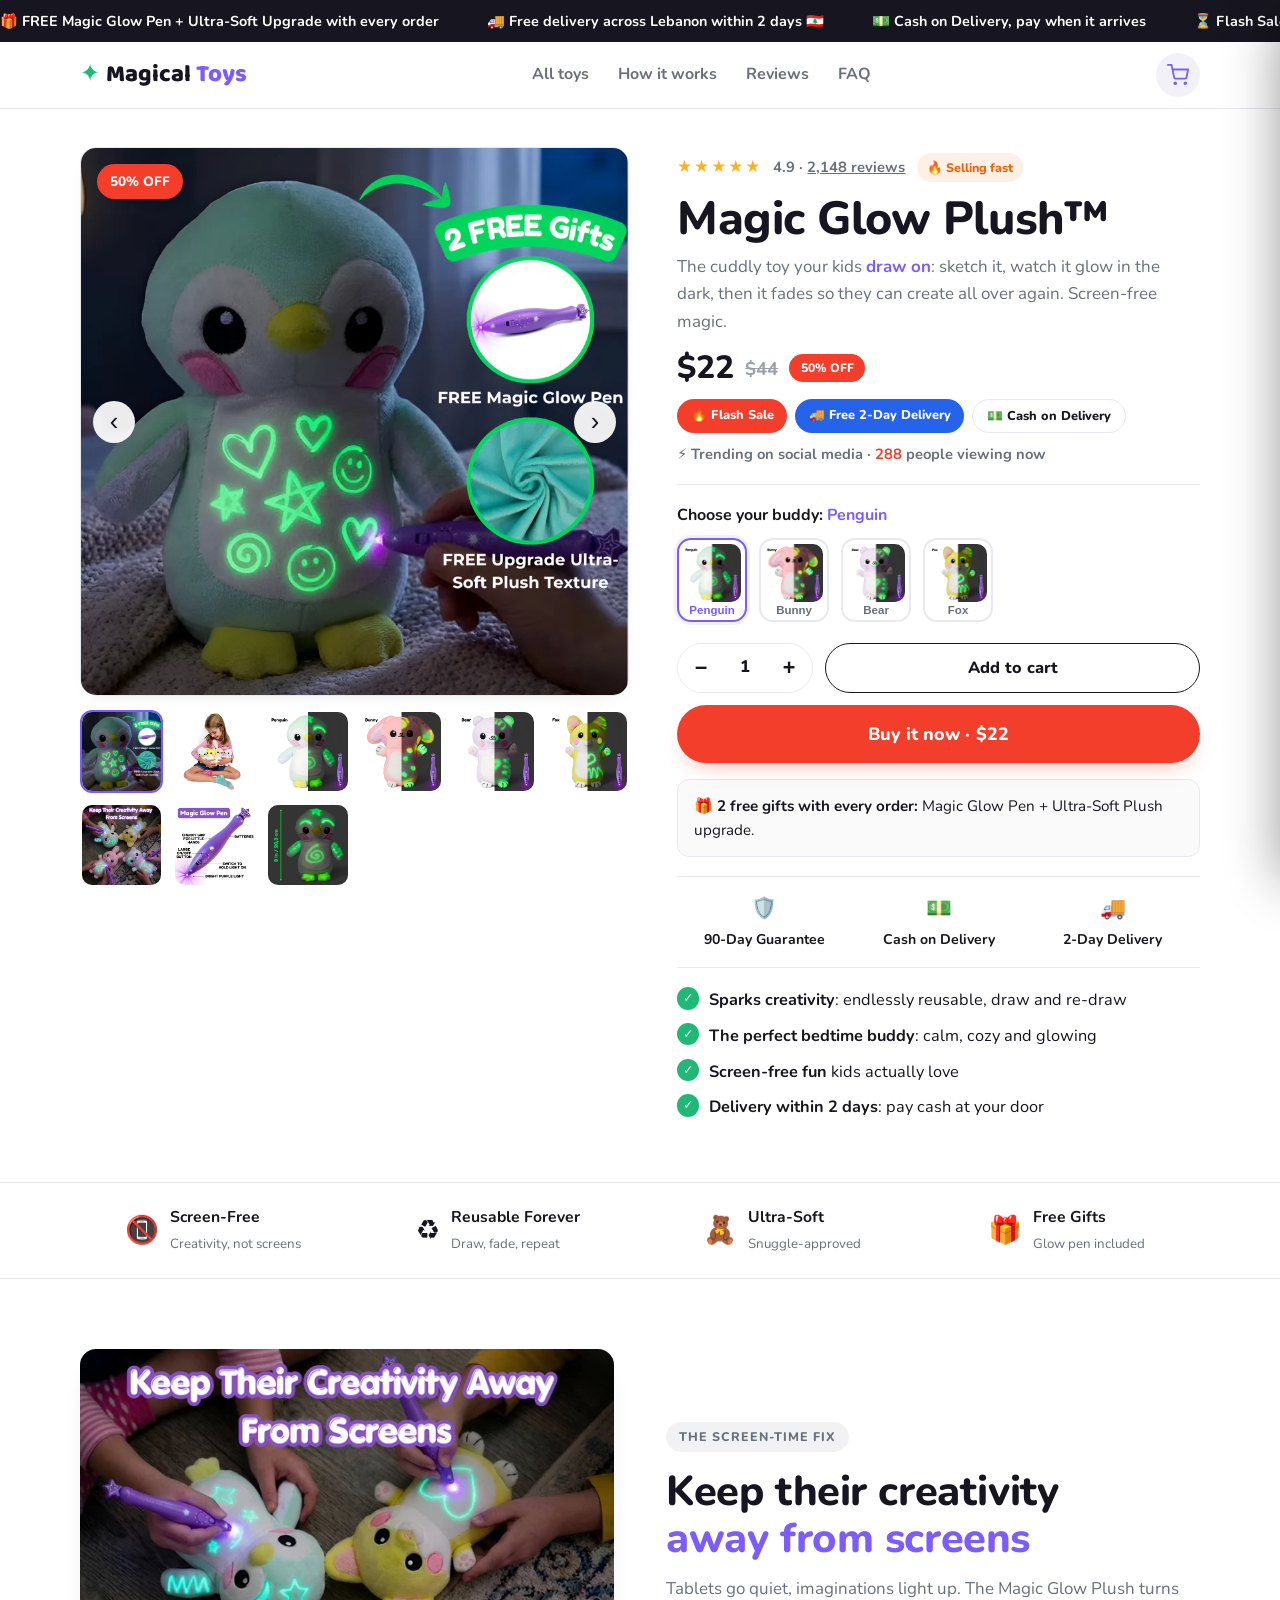
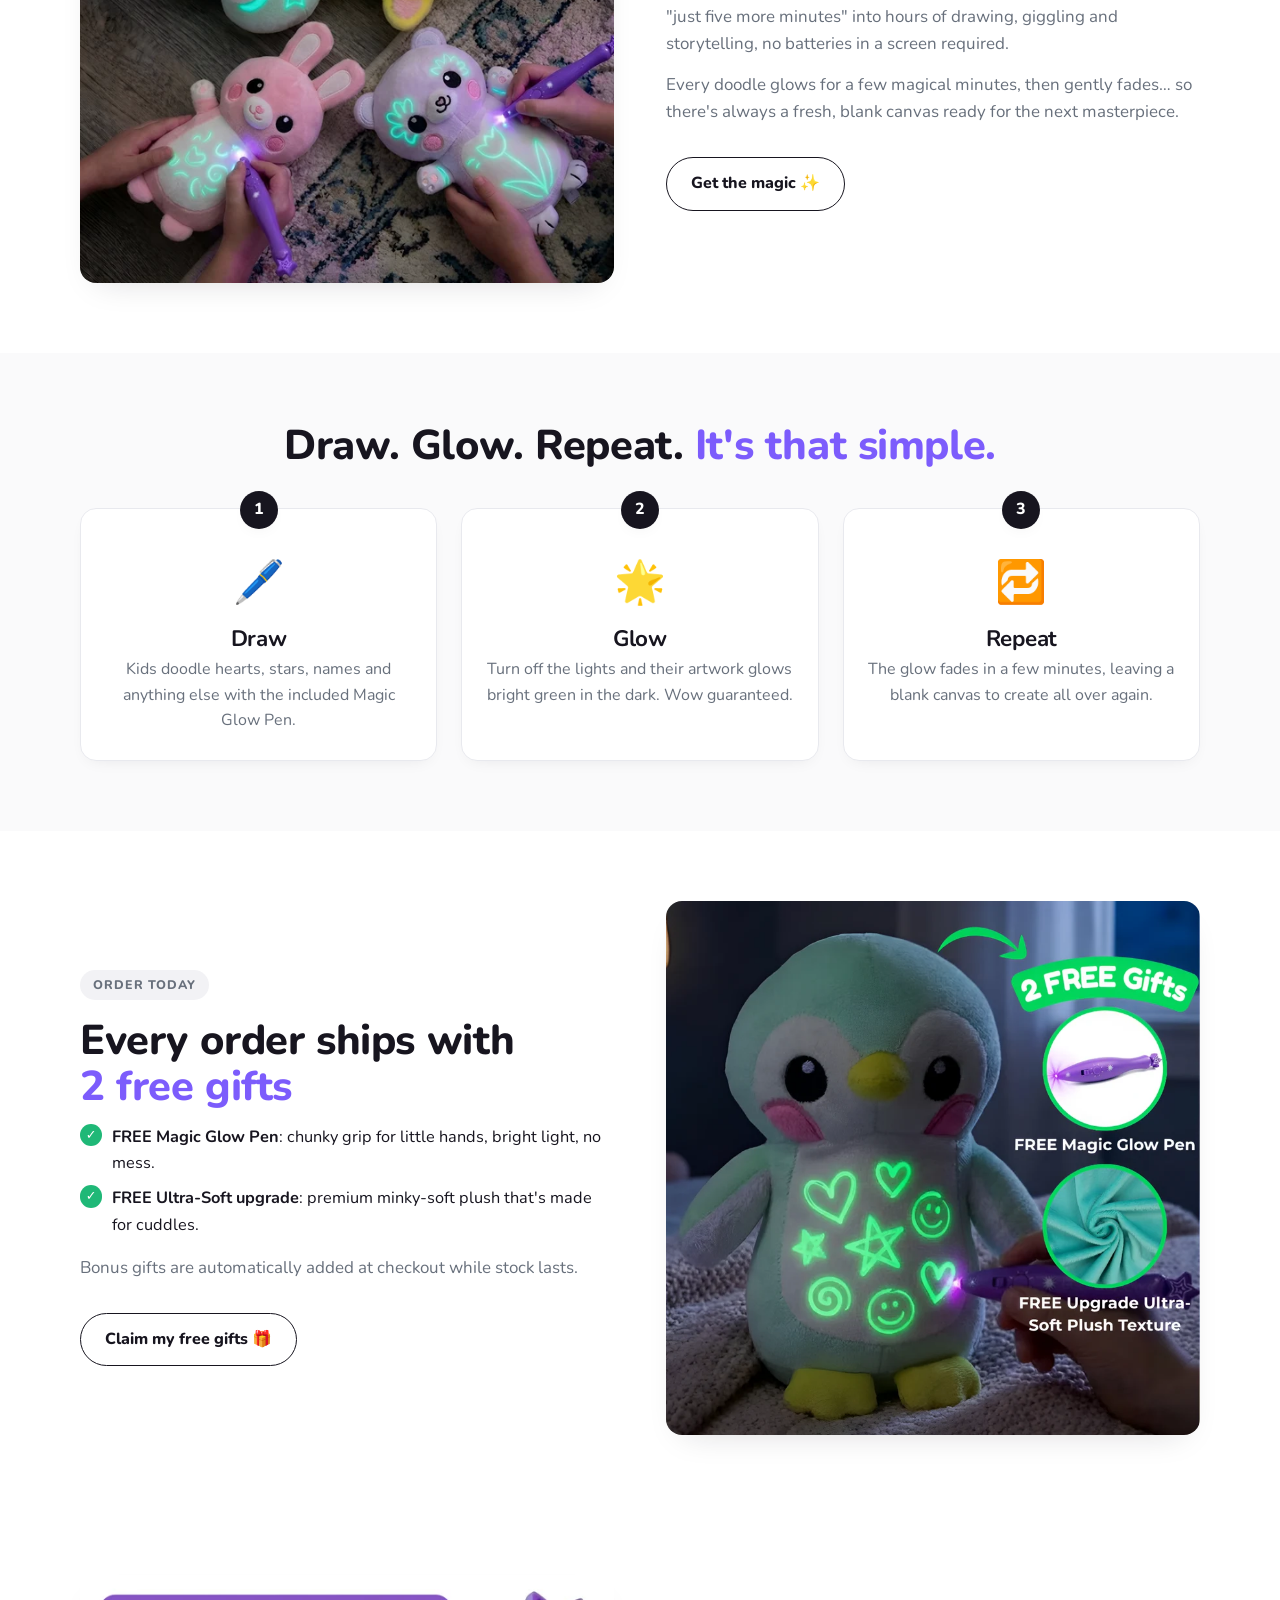
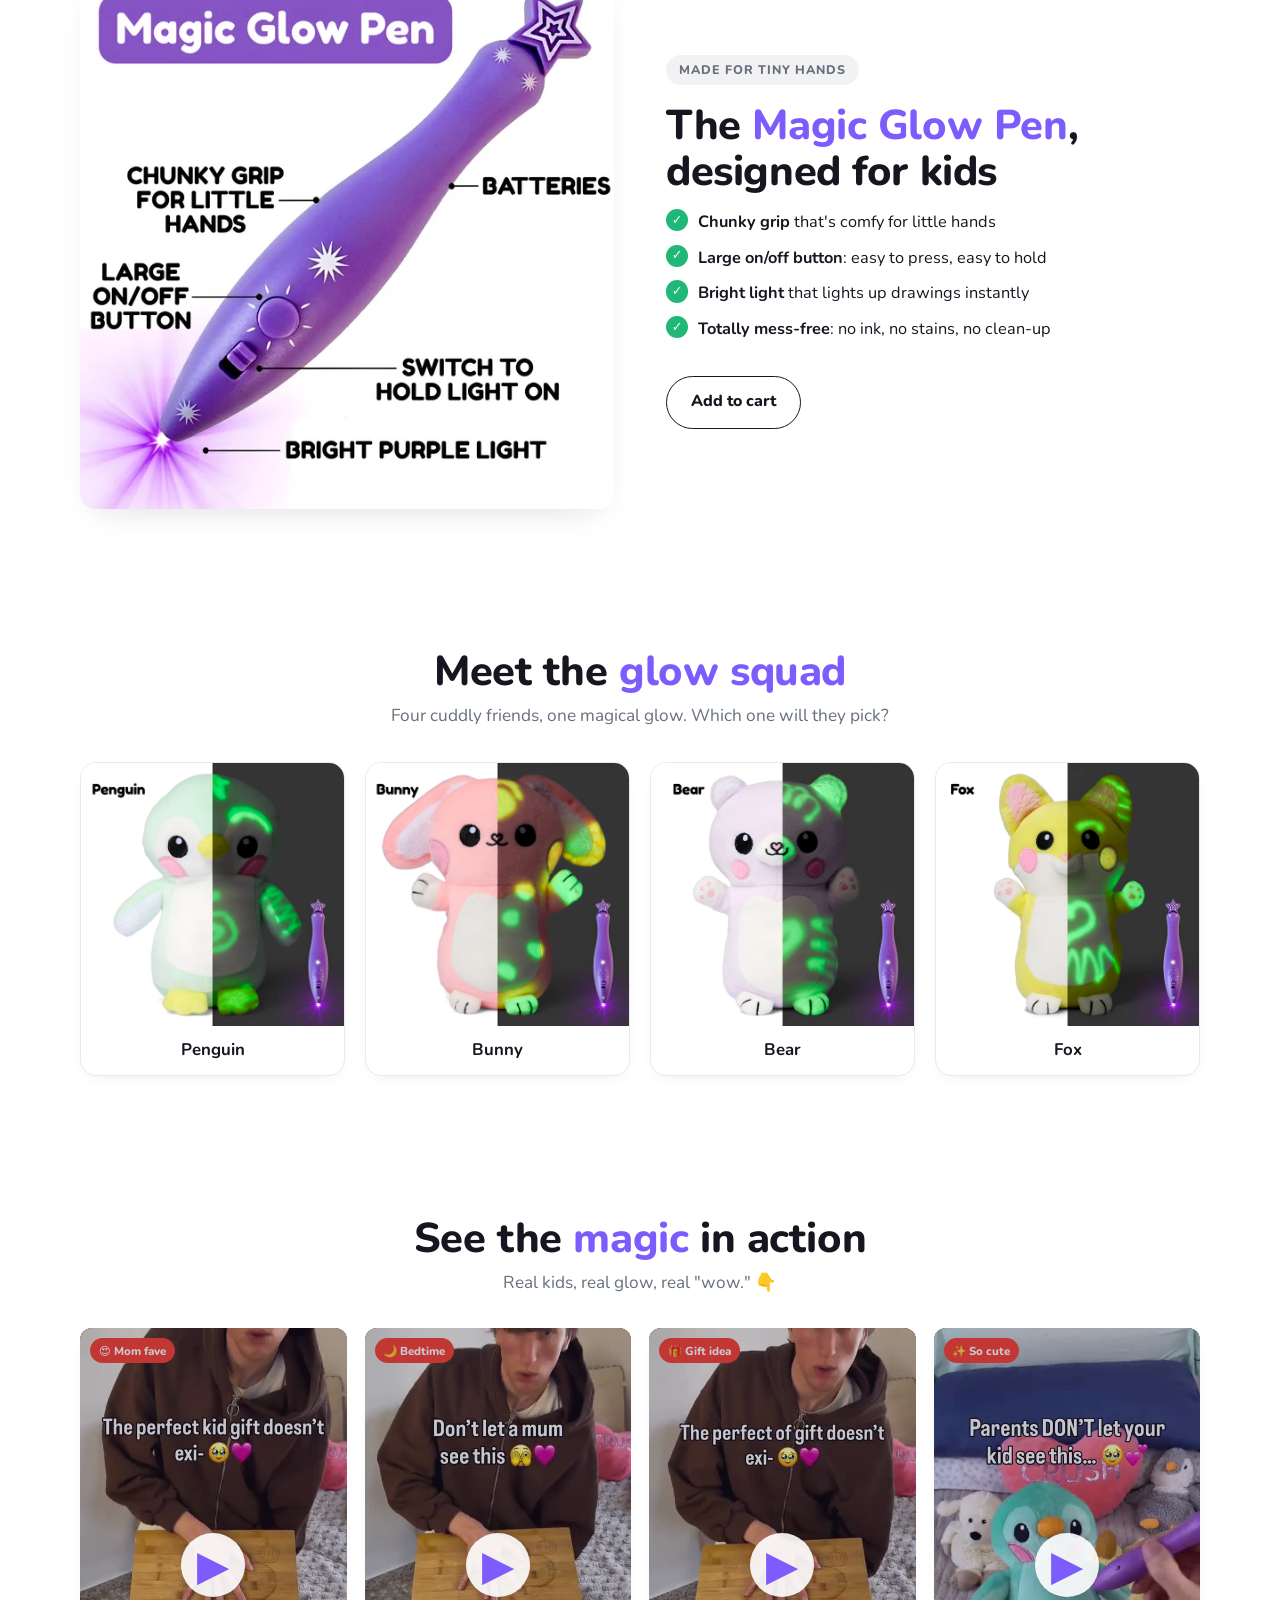
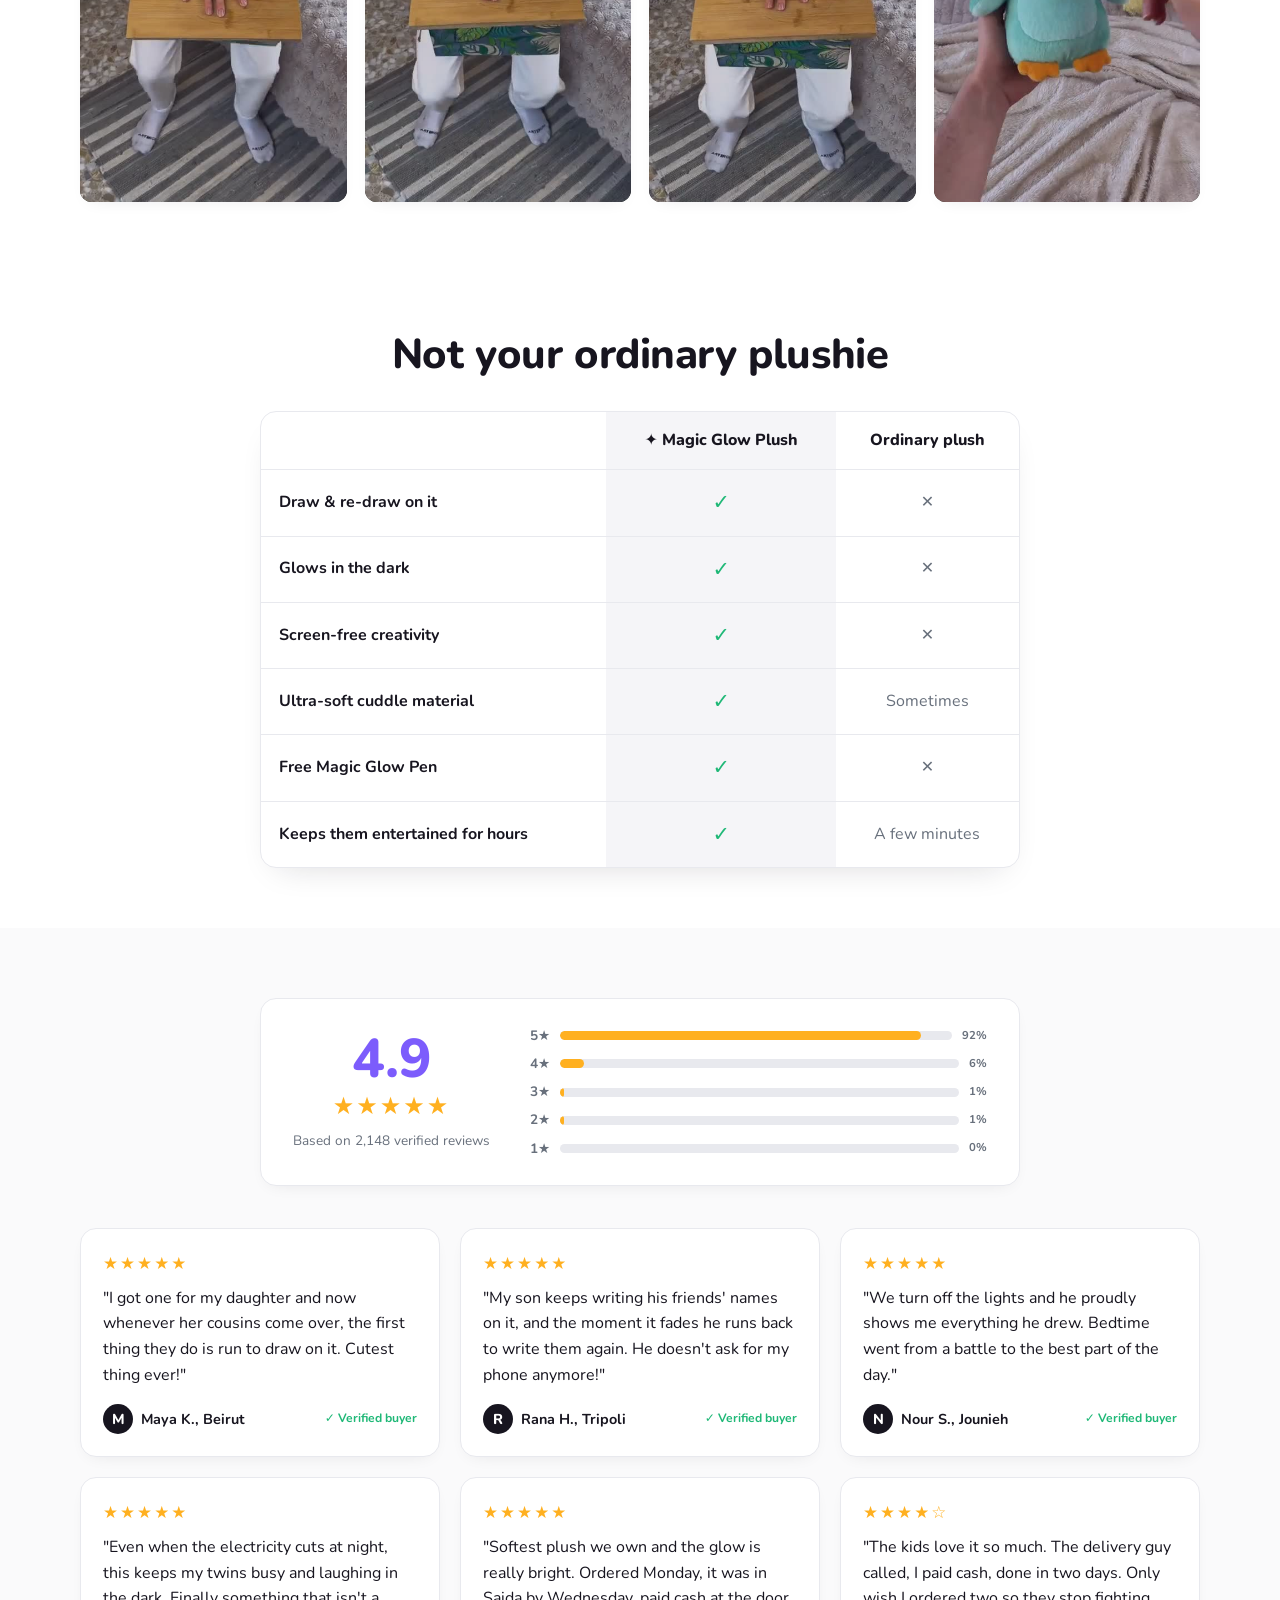
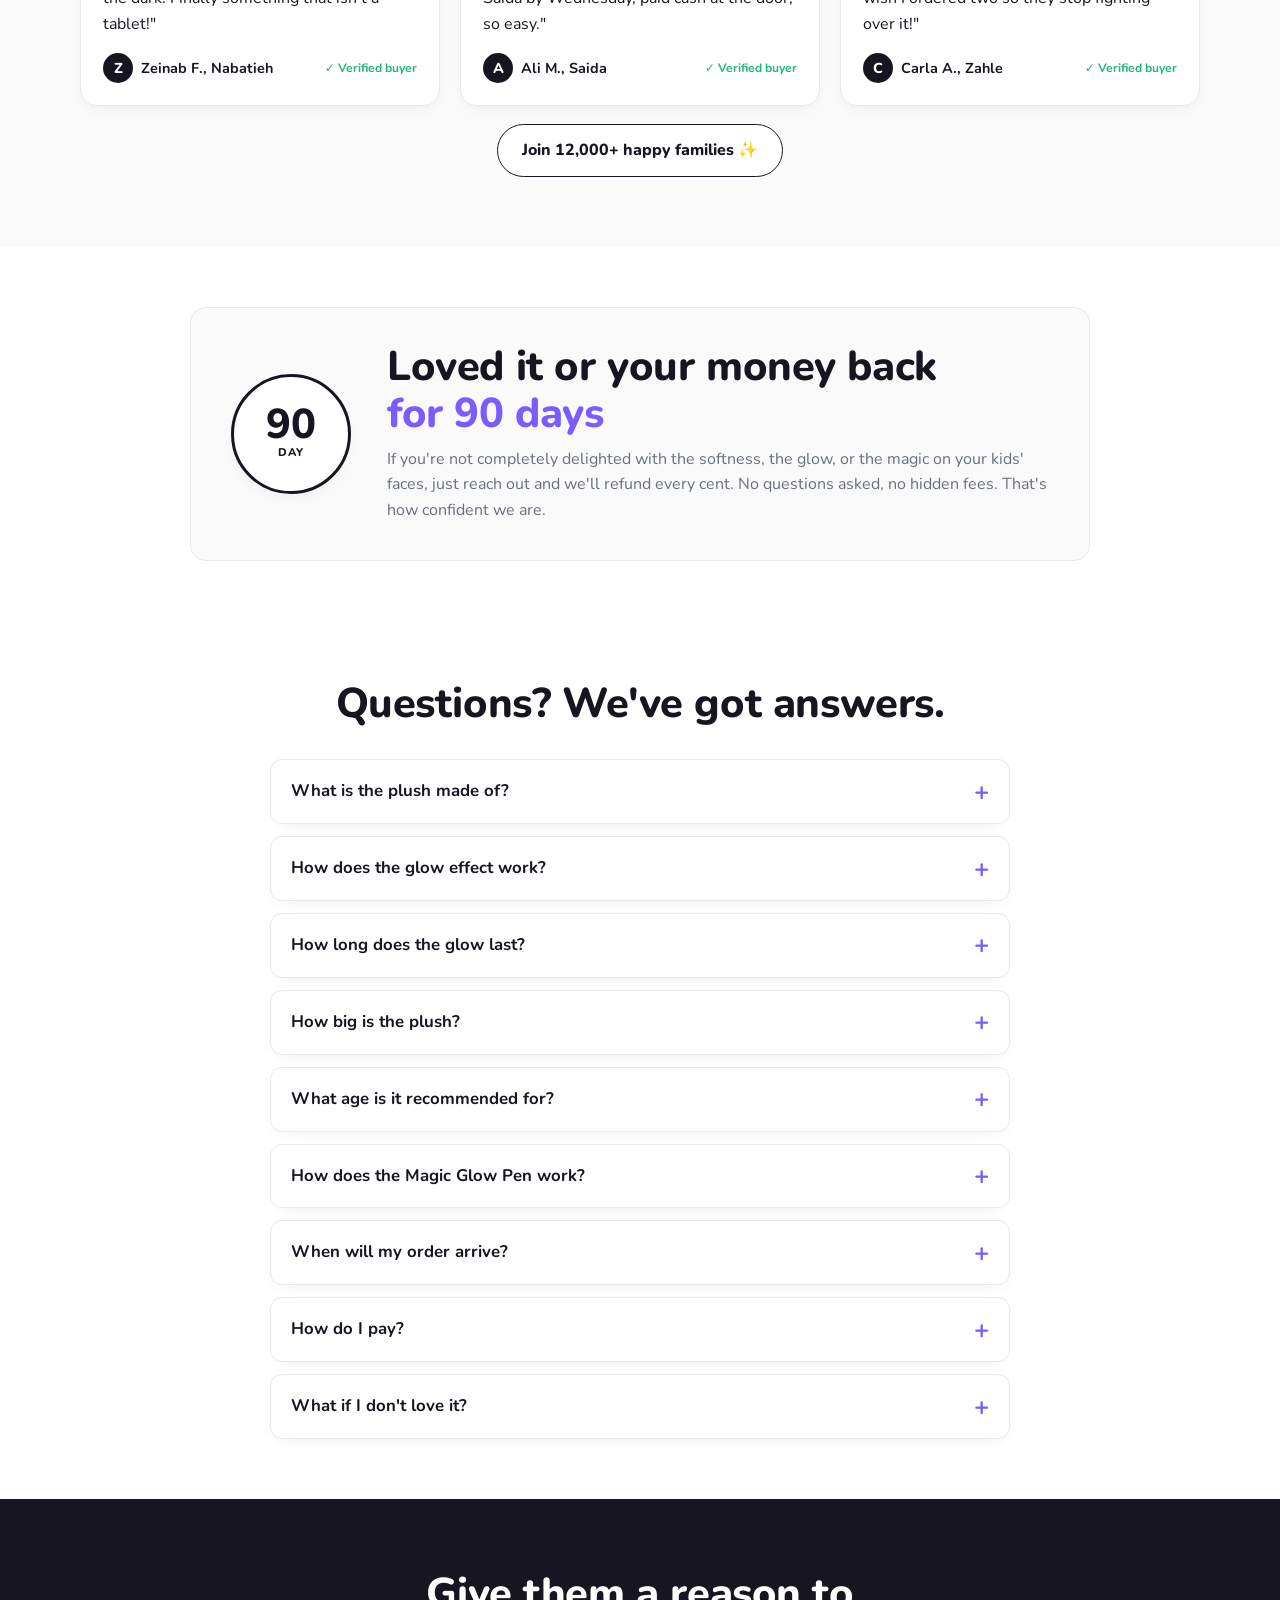
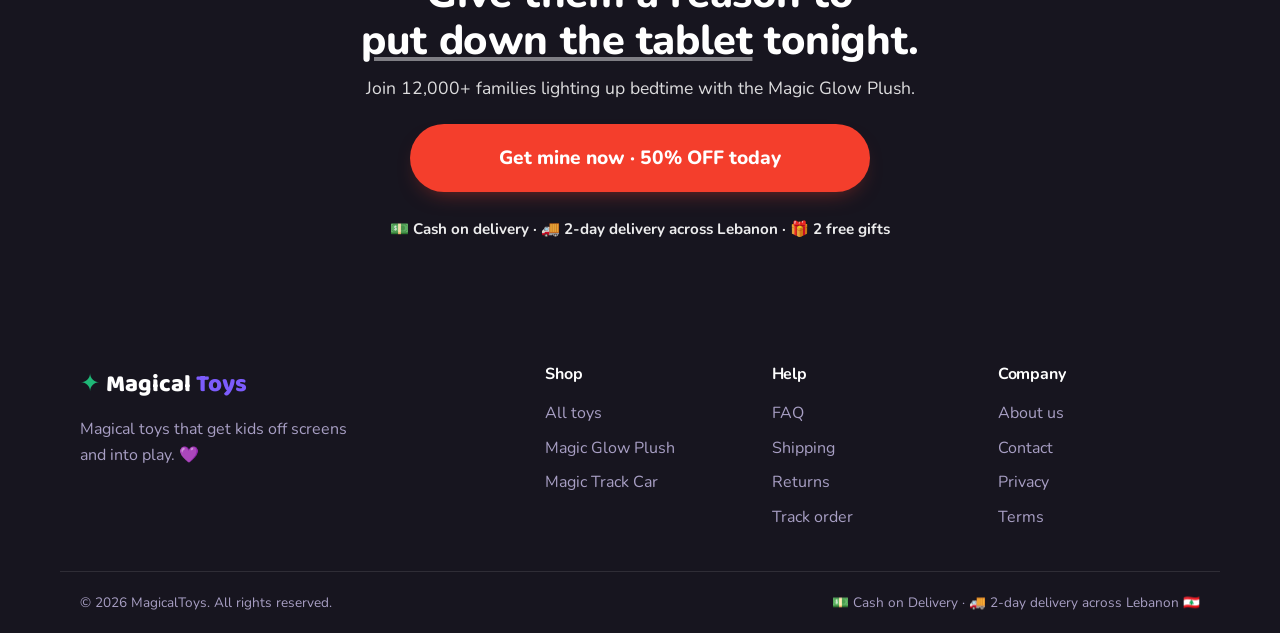
==== commit 4699c0a1: "Remove all em-dashes from site content Rewritten naturally: colons after bold labels, commas in pros" ====
--- a/glow-plush.html
+++ b/glow-plush.html
@@ -4,7 +4,7 @@
 <head>
   <meta charset="utf-8" />
   <meta name="viewport" content="width=device-width, initial-scale=1" />
-  <title>Magic Glow Plush™ — Cash on Delivery across Lebanon | MagicalToys</title>
+  <title>Magic Glow Plush™ | Cash on Delivery across Lebanon | MagicalToys</title>
   <meta name="description"
     content="The plush toy kids draw on! Sketch with the Magic Glow Pen, watch it glow in the dark, then it fades so they can create again. Screen-free magic. Free Magic Glow Pen included." />
   <meta name="theme-color" content="#7c5cfc" />
@@ -41,7 +41,7 @@
   <!-- End Meta Pixel Code -->
 
   <!-- Open Graph -->
-  <meta property="og:title" content="Magic Glow Plush™ — Draw, Glow & Repeat" />
+  <meta property="og:title" content="Magic Glow Plush™: Draw, Glow & Repeat" />
   <meta property="og:description"
     content="Screen-free creativity your kids will beg for. Draw, glow in the dark, fade, repeat. Free Magic Glow Pen included." />
   <meta property="og:image" content="assets/NO_8_1.webp" />
@@ -61,13 +61,13 @@
   <div class="announce" id="announce">
     <div class="announce-track">
       <span>🎁 FREE Magic Glow Pen + Ultra-Soft Upgrade with every order</span>
-      <span>🚚 Free delivery across Lebanon — within 2 days 🇱🇧</span>
-      <span>💵 Cash on Delivery — pay when it arrives</span>
-      <span>⏳ Flash Sale ends soon — 50% OFF</span>
+      <span>🚚 Free delivery across Lebanon within 2 days 🇱🇧</span>
+      <span>💵 Cash on Delivery, pay when it arrives</span>
+      <span>⏳ Flash Sale ends soon · 50% OFF</span>
       <span aria-hidden="true">🎁 FREE Magic Glow Pen + Ultra-Soft Upgrade with every order</span>
-      <span aria-hidden="true">🚚 Free delivery across Lebanon — within 2 days 🇱🇧</span>
-      <span aria-hidden="true">💵 Cash on Delivery — pay when it arrives</span>
-      <span aria-hidden="true">⏳ Flash Sale ends soon — 50% OFF</span>
+      <span aria-hidden="true">🚚 Free delivery across Lebanon within 2 days 🇱🇧</span>
+      <span aria-hidden="true">💵 Cash on Delivery, pay when it arrives</span>
+      <span aria-hidden="true">⏳ Flash Sale ends soon · 50% OFF</span>
     </div>
   </div>
 
@@ -120,7 +120,7 @@
         </div>
 
         <h1 class="p-title">Magic Glow Plush™</h1>
-        <p class="p-sub">The cuddly toy your kids <em>draw on</em> — sketch it, watch it glow in the dark, then it fades
+        <p class="p-sub">The cuddly toy your kids <em>draw on</em>: sketch it, watch it glow in the dark, then it fades
           so they can create all over again. Screen-free magic.</p>
 
         <div class="price-row2">
@@ -154,7 +154,7 @@
           </div>
           <button class="btn-outline" id="buyInstant">Add to cart</button>
         </div>
-        <button class="btn-buy btn-buynow" id="buyNow">Buy it now — <span id="ctaPrice">$22</span></button>
+        <button class="btn-buy btn-buynow" id="buyNow">Buy it now · <span id="ctaPrice">$22</span></button>
 
         <p class="gift-note">🎁 <strong>2 free gifts with every order:</strong> Magic Glow Pen + Ultra-Soft Plush
           upgrade.</p>
@@ -167,10 +167,10 @@
 
         <!-- Benefits -->
         <ul class="check-list benefits-list">
-          <li><strong>Sparks creativity</strong> — endlessly reusable, draw and re-draw</li>
-          <li><strong>The perfect bedtime buddy</strong> — calm, cozy and glowing</li>
+          <li><strong>Sparks creativity</strong>: endlessly reusable, draw and re-draw</li>
+          <li><strong>The perfect bedtime buddy</strong>: calm, cozy and glowing</li>
           <li><strong>Screen-free fun</strong> kids actually love</li>
-          <li><strong>Delivery within 2 days</strong> — pay cash at your door</li>
+          <li><strong>Delivery within 2 days</strong>: pay cash at your door</li>
         </ul>
 
       </div>
@@ -203,7 +203,7 @@
         <span class="eyebrow">The screen-time fix</span>
         <h2>Keep their creativity <span class="hl">away from screens</span></h2>
         <p>Tablets go quiet, imaginations light up. The Magic Glow Plush turns "just five more minutes" into hours of
-          drawing, giggling and storytelling — no batteries in a screen required.</p>
+          drawing, giggling and storytelling, no batteries in a screen required.</p>
         <p>Every doodle glows for a few magical minutes, then gently fades… so there's always a fresh, blank canvas
           ready for the next masterpiece.</p>
         <a href="#buy" class="btn-secondary">Get the magic ✨</a>
@@ -219,7 +219,7 @@
             <div class="step-num">1</div>
             <div class="step-emoji">🖊️</div>
             <h3>Draw</h3>
-            <p>Kids doodle hearts, stars, names — anything — with the included Magic Glow Pen.</p>
+            <p>Kids doodle hearts, stars, names and anything else with the included Magic Glow Pen.</p>
           </div>
           <div class="step">
             <div class="step-num">2</div>
@@ -246,8 +246,8 @@
         <span class="eyebrow">Order today</span>
         <h2>Every order ships with <span class="hl">2 free gifts</span></h2>
         <ul class="check-list">
-          <li><strong>FREE Magic Glow Pen</strong> — chunky grip for little hands, bright light, no mess.</li>
-          <li><strong>FREE Ultra-Soft upgrade</strong> — premium minky-soft plush that's made for cuddles.</li>
+          <li><strong>FREE Magic Glow Pen</strong>: chunky grip for little hands, bright light, no mess.</li>
+          <li><strong>FREE Ultra-Soft upgrade</strong>: premium minky-soft plush that's made for cuddles.</li>
         </ul>
         <p class="fineprint">Bonus gifts are automatically added at checkout while stock lasts.</p>
         <a href="#buy" class="btn-secondary">Claim my free gifts 🎁</a>
@@ -264,9 +264,9 @@
         <h2>The <span class="hl">Magic Glow Pen</span>, designed for kids</h2>
         <ul class="check-list">
           <li><strong>Chunky grip</strong> that's comfy for little hands</li>
-          <li><strong>Large on/off button</strong> — easy to press, easy to hold</li>
+          <li><strong>Large on/off button</strong>: easy to press, easy to hold</li>
           <li><strong>Bright light</strong> that lights up drawings instantly</li>
-          <li><strong>Totally mess-free</strong> — no ink, no stains, no clean-up</li>
+          <li><strong>Totally mess-free</strong>: no ink, no stains, no clean-up</li>
         </ul>
         <a href="#buy" class="btn-secondary">Add to cart</a>
       </div>
@@ -373,42 +373,42 @@
             <div class="stars" aria-hidden="true">★★★★★</div>
             <blockquote>"I got one for my daughter and now whenever her cousins come over, the first thing they do is
               run to draw on it. Cutest thing ever!"</blockquote>
-            <figcaption><span class="avatar">M</span> Maya K. — Beirut <span class="verified">✓ Verified buyer</span>
+            <figcaption><span class="avatar">M</span> Maya K., Beirut <span class="verified">✓ Verified buyer</span>
             </figcaption>
           </figure>
           <figure class="review">
             <div class="stars" aria-hidden="true">★★★★★</div>
             <blockquote>"My son keeps writing his friends' names on it, and the moment it fades he runs back to write
               them again. He doesn't ask for my phone anymore!"</blockquote>
-            <figcaption><span class="avatar">R</span> Rana H. — Tripoli <span class="verified">✓ Verified buyer</span>
+            <figcaption><span class="avatar">R</span> Rana H., Tripoli <span class="verified">✓ Verified buyer</span>
             </figcaption>
           </figure>
           <figure class="review">
             <div class="stars" aria-hidden="true">★★★★★</div>
             <blockquote>"We turn off the lights and he proudly shows me everything he drew. Bedtime went from a battle
               to the best part of the day."</blockquote>
-            <figcaption><span class="avatar">N</span> Nour S. — Jounieh <span class="verified">✓ Verified buyer</span>
+            <figcaption><span class="avatar">N</span> Nour S., Jounieh <span class="verified">✓ Verified buyer</span>
             </figcaption>
           </figure>
           <figure class="review">
             <div class="stars" aria-hidden="true">★★★★★</div>
             <blockquote>"Even when the electricity cuts at night, this keeps my twins busy and laughing in the dark.
               Finally something that isn't a tablet!"</blockquote>
-            <figcaption><span class="avatar">Z</span> Zeinab F. — Nabatieh <span class="verified">✓ Verified
+            <figcaption><span class="avatar">Z</span> Zeinab F., Nabatieh <span class="verified">✓ Verified
                 buyer</span></figcaption>
           </figure>
           <figure class="review">
             <div class="stars" aria-hidden="true">★★★★★</div>
             <blockquote>"Softest plush we own and the glow is really bright. Ordered Monday, it was in Saida by
-              Wednesday — paid cash at the door, so easy."</blockquote>
-            <figcaption><span class="avatar">A</span> Ali M. — Saida <span class="verified">✓ Verified buyer</span>
+              Wednesday, paid cash at the door, so easy."</blockquote>
+            <figcaption><span class="avatar">A</span> Ali M., Saida <span class="verified">✓ Verified buyer</span>
             </figcaption>
           </figure>
           <figure class="review">
             <div class="stars" aria-hidden="true">★★★★☆</div>
             <blockquote>"The kids love it so much. The delivery guy called, I paid cash, done in two days. Only wish I
               ordered two so they stop fighting over it!"</blockquote>
-            <figcaption><span class="avatar">C</span> Carla A. — Zahle <span class="verified">✓ Verified buyer</span>
+            <figcaption><span class="avatar">C</span> Carla A., Zahle <span class="verified">✓ Verified buyer</span>
             </figcaption>
           </figure>
         </div>
@@ -423,7 +423,7 @@
           <div class="g-circle"><span>90</span><small>DAY</small></div>
         </div>
         <div>
-          <h2>Loved it or your money back — <span class="hl">for 90 days</span></h2>
+          <h2>Loved it or your money back <span class="hl">for 90 days</span></h2>
           <p>If you're not completely delighted with the softness, the glow, or the magic on your kids' faces, just
             reach out and we'll refund every cent. No questions asked, no hidden fees. That's how confident we are.</p>
         </div>
@@ -438,7 +438,7 @@
           <details>
             <summary>What is the plush made of?</summary>
             <p>Each Magic Glow Plush is made with soft, luminous polyester plush (similar to minky/microfleece) and
-              filled with fluffy PP cotton — safe, huggable and machine-lovable.</p>
+              filled with fluffy PP cotton, safe, huggable and machine-lovable.</p>
           </details>
           <details>
             <summary>How does the glow effect work?</summary>
@@ -447,12 +447,11 @@
           </details>
           <details>
             <summary>How long does the glow last?</summary>
-            <p>Drawings naturally fade within a few minutes, giving kids a fresh blank canvas to create again and again
-              — endlessly reusable.</p>
+            <p>Drawings naturally fade within a few minutes, giving kids a fresh blank canvas to create again and again, endlessly reusable.</p>
           </details>
           <details>
             <summary>How big is the plush?</summary>
-            <p>It measures approximately 8 inches (20.3 cm) — the perfect huggable size for little hands and bedtime
+            <p>It measures approximately 8 inches (20.3 cm), the perfect huggable size for little hands and bedtime
               cuddles.</p>
           </details>
           <details>
@@ -467,12 +466,12 @@
           </details>
           <details>
             <summary>When will my order arrive?</summary>
-            <p>Fast! We deliver anywhere in Lebanon within <strong>2 days</strong> — Beirut, the mountains, the south,
+            <p>Fast! We deliver anywhere in Lebanon within <strong>2 days</strong>: Beirut, the mountains, the south,
               the Bekaa, everywhere. Delivery is free. 🇱🇧</p>
           </details>
           <details>
             <summary>How do I pay?</summary>
-            <p>Cash on delivery only — no card and no upfront payment needed. Order now and simply pay the driver in
+            <p>Cash on delivery only, no card and no upfront payment needed. Order now and simply pay the driver in
               cash when your Glow Plush arrives at your door. 💵</p>
           </details>
           <details>
@@ -489,7 +488,7 @@
       <div class="wrap-narrow center">
         <h2>Give them a reason to <span class="hl">put down the tablet</span> tonight.</h2>
         <p>Join 12,000+ families lighting up bedtime with the Magic Glow Plush.</p>
-        <a href="#buy" class="btn-buy btn-buy-lg">Get mine now — 50% OFF today</a>
+        <a href="#buy" class="btn-buy btn-buy-lg">Get mine now · 50% OFF today</a>
         <div class="final-trust">💵 Cash on delivery · 🚚 2-day delivery across Lebanon · 🎁 2 free gifts</div>
       </div>
     </section>
@@ -549,13 +548,13 @@
       <button class="drawer-close" id="cartClose" aria-label="Close cart">✕</button>
     </div>
     <div class="drawer-body" id="drawerBody">
-      <p class="cart-empty" id="cartEmpty">Your cart is empty — let's fix that! 💜</p>
+      <p class="cart-empty" id="cartEmpty">Your cart is empty, let's fix that! 💜</p>
       <div id="cartItems"></div>
     </div>
     <div class="drawer-foot" id="drawerFoot" hidden>
       <div class="free-ship-note">🚚 FREE <strong>2-day delivery</strong> anywhere in Lebanon + 2 free gifts 🎁</div>
       <div class="drawer-total"><span>Total</span><strong id="cartTotal">$0.00</strong></div>
-      <button class="btn-buy" id="checkoutBtn">Order now — Cash on Delivery →</button>
+      <button class="btn-buy" id="checkoutBtn">Order now · Cash on Delivery →</button>
       <p class="drawer-fine">💵 Pay cash when it arrives · 90-day money-back guarantee</p>
     </div>
   </aside>
@@ -566,7 +565,7 @@
       <button class="modal-close" id="checkoutClose" aria-label="Close">✕</button>
       <div id="checkoutView">
         <h3 id="coTitle">Almost yours! 🎉</h3>
-        <p class="modal-sub">Pay <strong>cash on delivery</strong> 💵 — we deliver anywhere in Lebanon within <strong>2
+        <p class="modal-sub">Pay <strong>cash on delivery</strong> 💵, we deliver anywhere in Lebanon within <strong>2
             days</strong>. 🇱🇧</p>
         <div class="co-summary" id="coSummary"></div>
         <form id="checkoutForm" class="co-form" novalidate>
@@ -587,17 +586,17 @@
             <label>City / Town *<input name="city" required autocomplete="address-level2"
                 placeholder="Beirut, Tripoli, Saida…" /></label>
           </div>
-          <button type="submit" class="btn-buy" id="coSubmit">Place order (COD) — <span
+          <button type="submit" class="btn-buy" id="coSubmit">Place order (COD) · <span
               id="coTotal">$0.00</span></button>
-          <p class="drawer-fine">💵 No payment now — you pay cash when your order arrives at your door. 🚚 Delivery
+          <p class="drawer-fine">💵 No payment now, you pay cash when your order arrives at your door. 🚚 Delivery
             within 2 days.</p>
         </form>
       </div>
       <div id="thanksView" hidden>
         <div class="thanks">
           <div class="thanks-emoji">😱</div>
-          <h3>Oh no — sold out!</h3>
-          <p>We're so sorry, <strong id="thanksName">friend</strong> — demand has been huge and this batch <strong>just
+          <h3>Oh no, sold out!</h3>
+          <p>We're so sorry, <strong id="thanksName">friend</strong>. Demand has been huge and this batch <strong>just
               sold out</strong>. 🙈 Don't worry, your spot is saved: we'll contact you very soon when it's back in
             stock, <strong>with a special discount</strong> to thank you for waiting. 💜</p>
           <button class="btn-secondary" id="thanksClose">Okay, I'll wait 💜</button>
